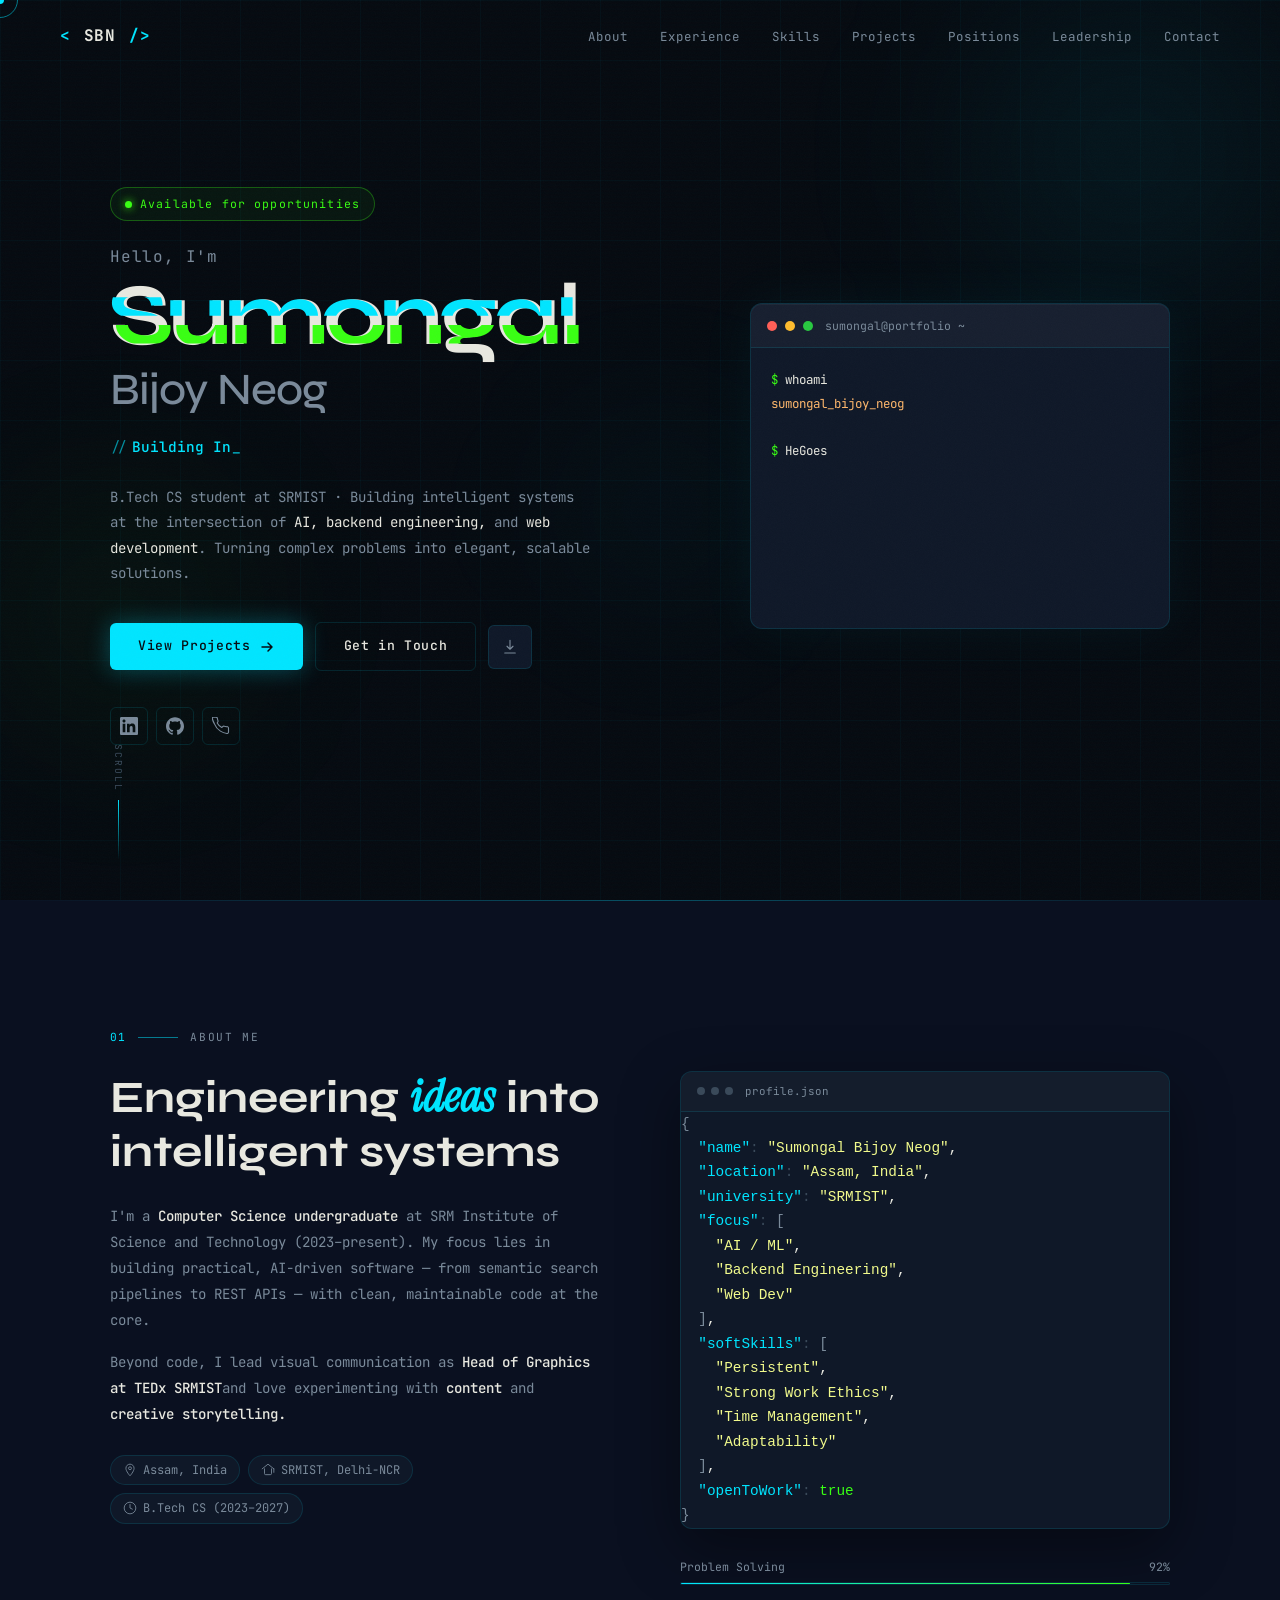
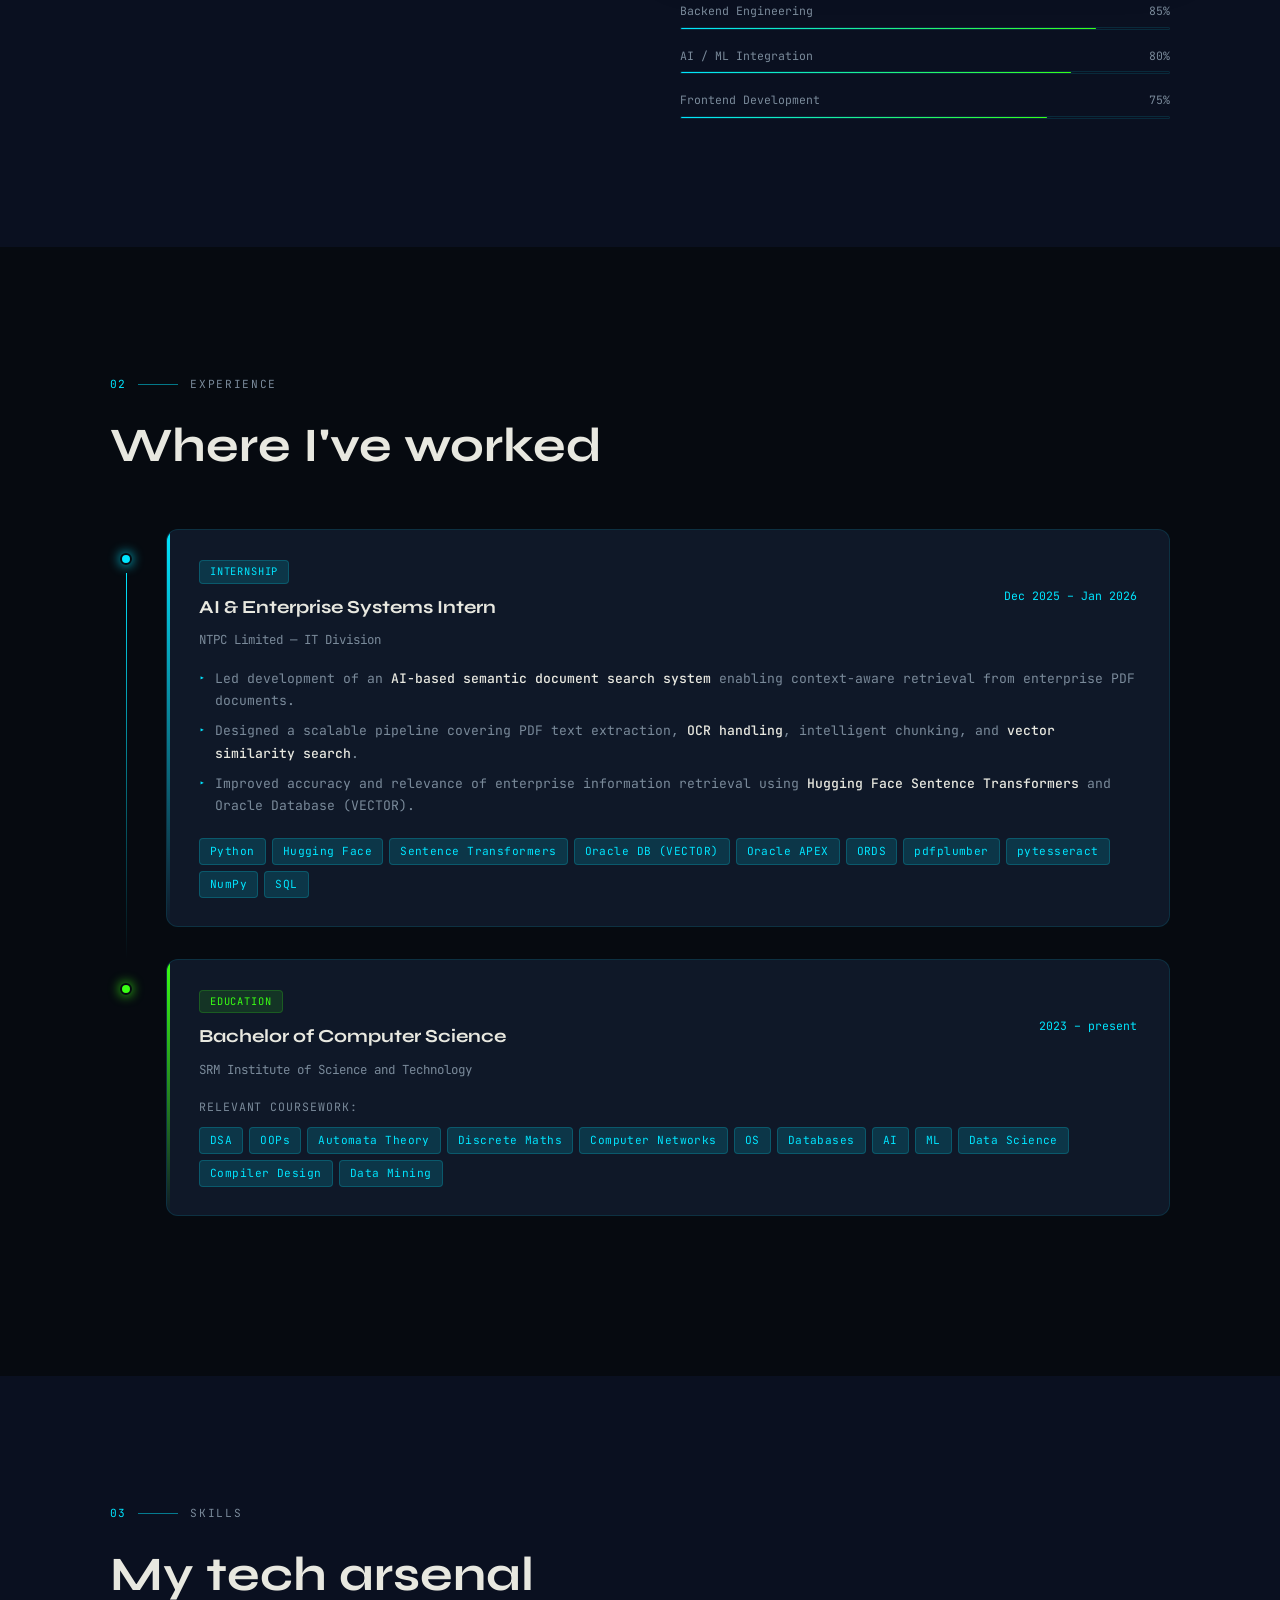
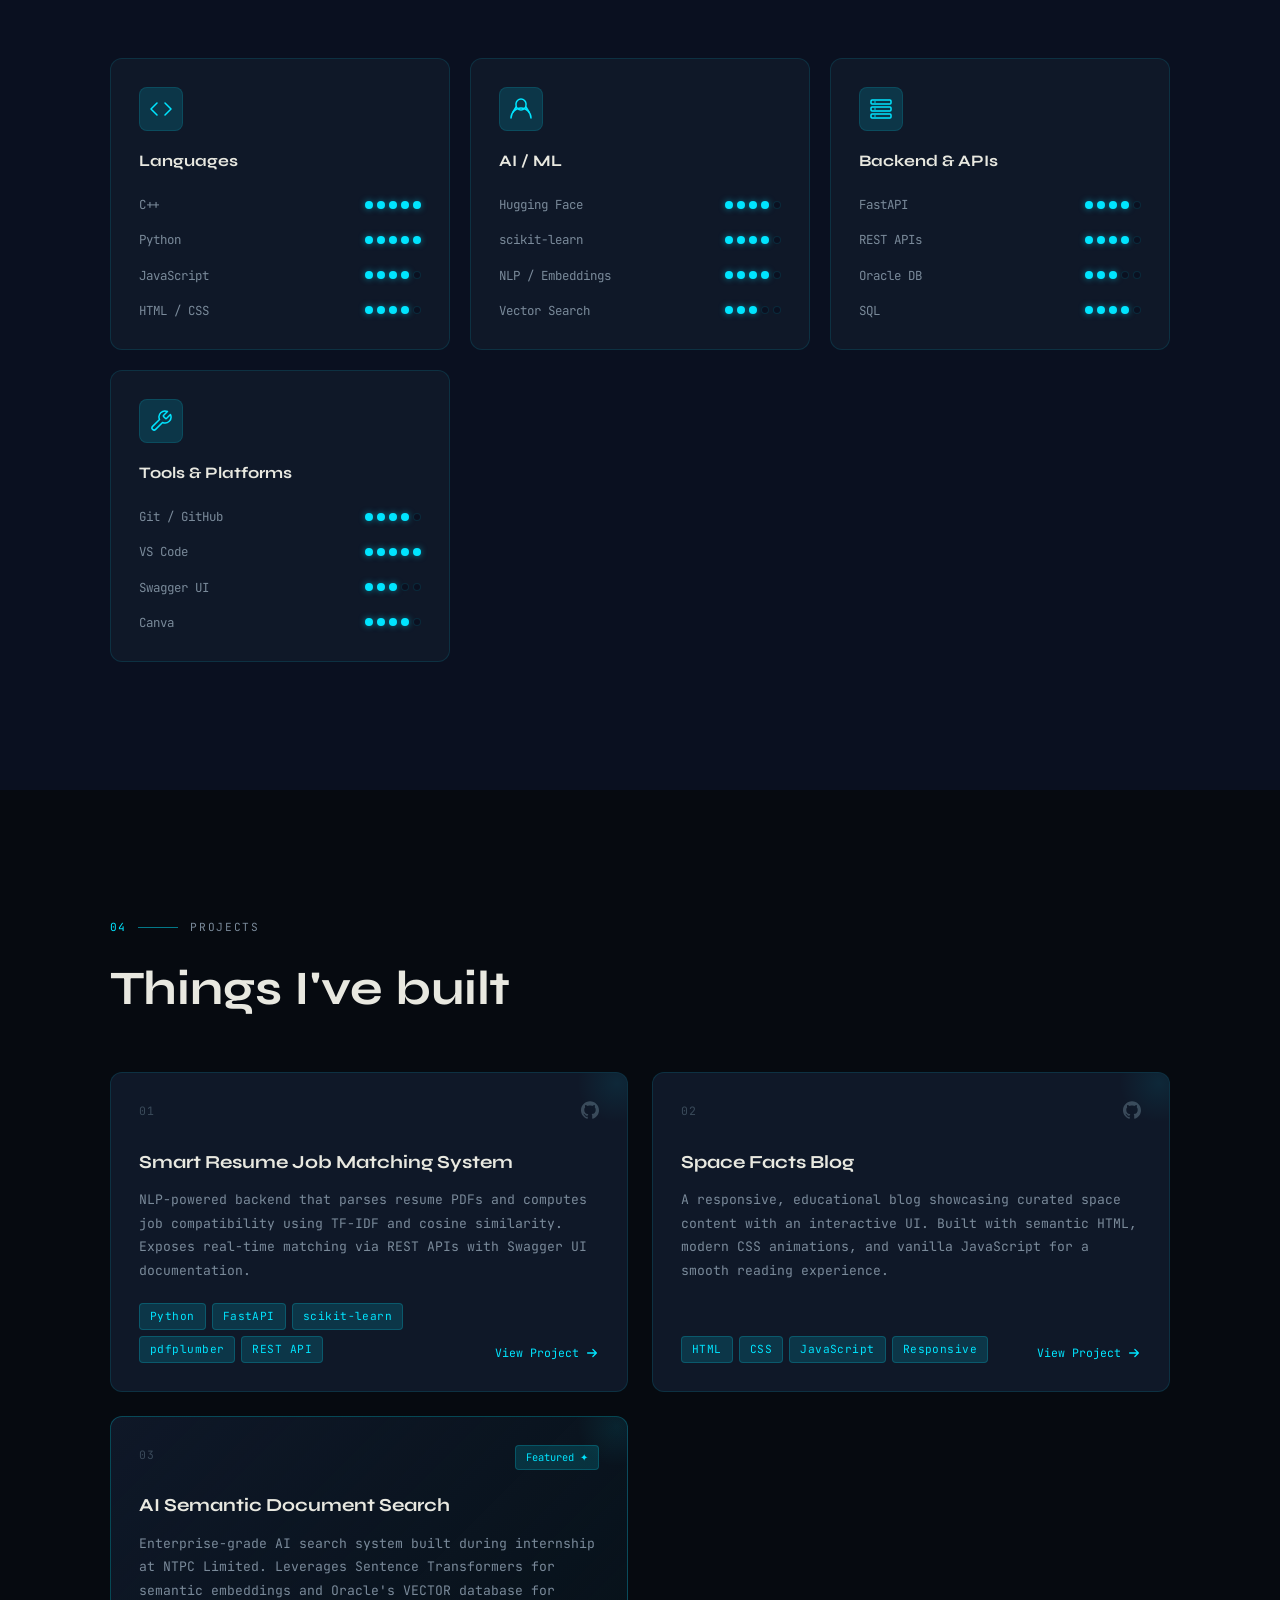
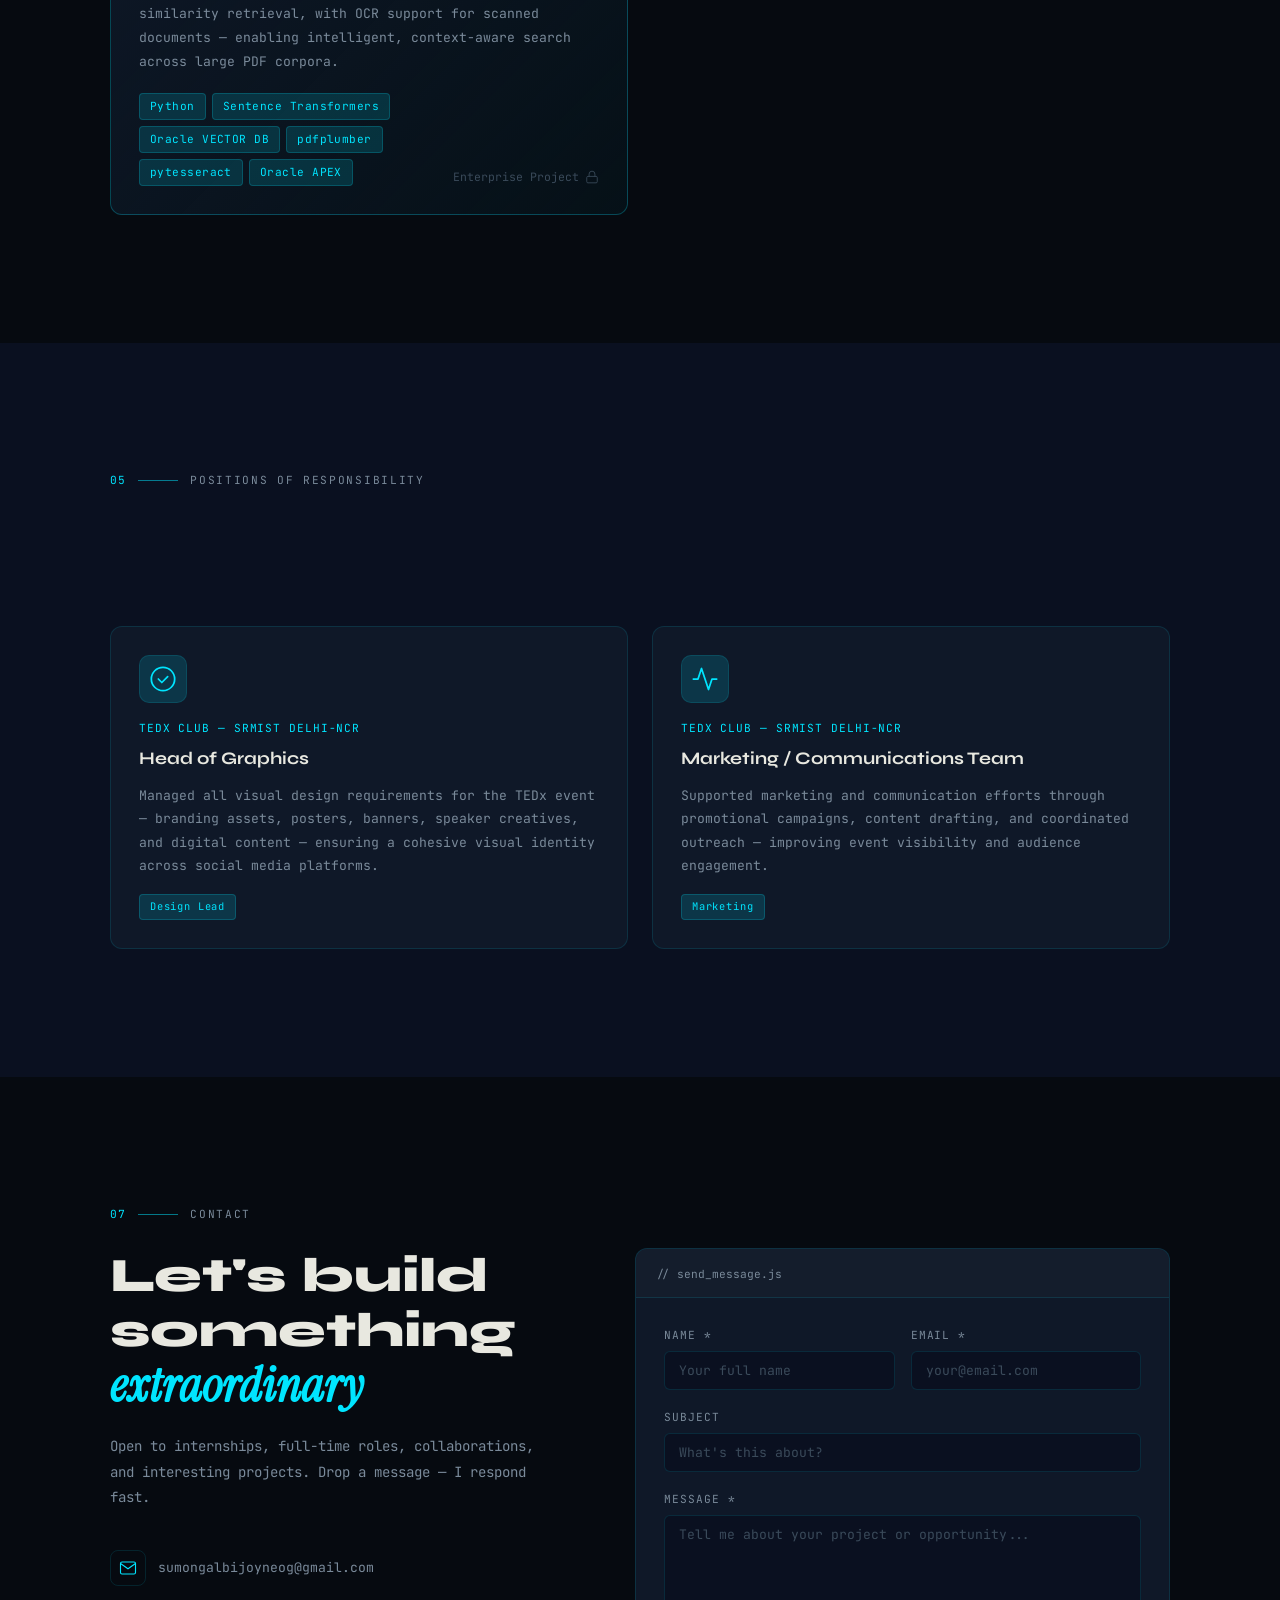
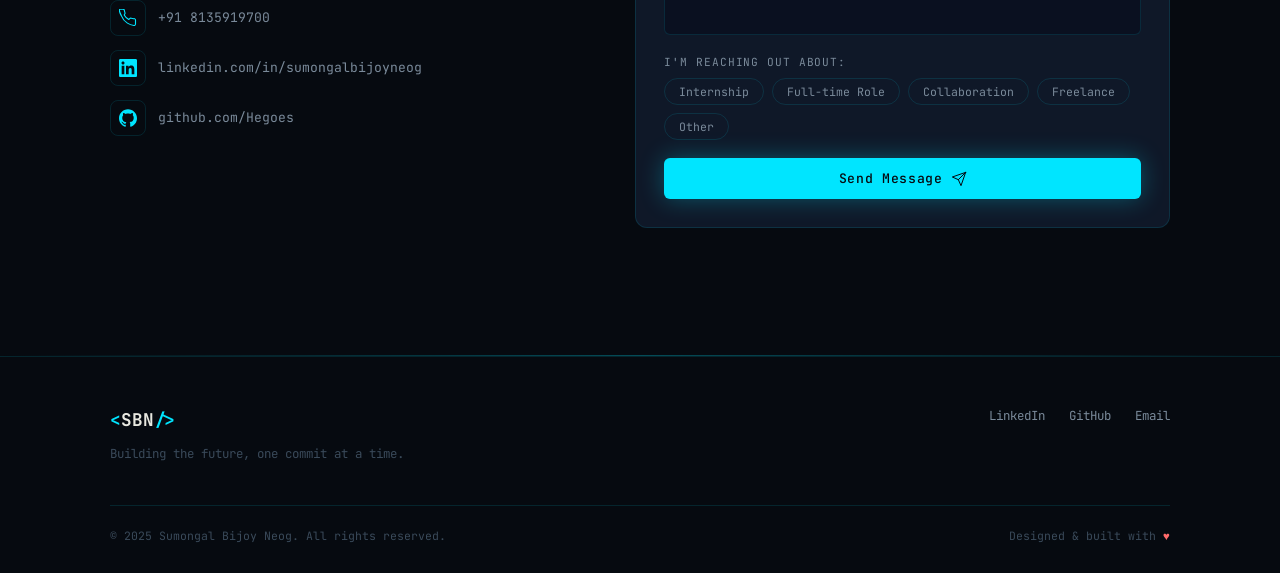
==== index.html @ d54fe8d7 "updated portfolio files" ====
<!DOCTYPE html>
<html lang="en">
<head>
  <meta charset="UTF-8" />
  <meta name="viewport" content="width=device-width, initial-scale=1.0" />
  <title>Sumongal Bijoy Neog — Software Engineer</title>
  <meta name="description" content="Portfolio of Sumongal Bijoy Neog, Software Engineer specializing in AI, ML, and Full-Stack Development." />

  <!-- Google Fonts: Syne (display) + JetBrains Mono (code/body) -->
  <link rel="preconnect" href="https://fonts.googleapis.com" />
  <link rel="preconnect" href="https://fonts.gstatic.com" crossorigin />
  <link href="https://fonts.googleapis.com/css2?family=Syne:wght@400;500;600;700;800&family=JetBrains+Mono:ital,wght@0,300;0,400;0,500;0,700;1,300&family=Instrument+Serif:ital@0;1&display=swap" rel="stylesheet" />

  <!-- Main stylesheet -->
  <link rel="stylesheet" href="style.css" />
</head>
<body>

  <!-- ============================================================
       CUSTOM CURSOR
  ============================================================ -->
  <div class="cursor" id="cursor"></div>
  <div class="cursor-follower" id="cursorFollower"></div>

  <!-- ============================================================
       NOISE OVERLAY — subtle grain texture on every section
  ============================================================ -->
  <div class="noise-overlay" aria-hidden="true"></div>

  <!-- ============================================================
       NAVIGATION
  ============================================================ -->
  <nav class="nav" id="nav">
    <div class="nav__logo">
      <!-- Terminal-style logo -->
      <span class="nav__logo-bracket">&lt;</span>
      <span class="nav__logo-name">SBN</span>
      <span class="nav__logo-bracket">/&gt;</span>
    </div>

    <!-- Desktop nav links -->
    <ul class="nav__links" id="navLinks">
      <li><a href="#about"      class="nav__link" data-section="about">About</a></li>
      <li><a href="#experience" class="nav__link" data-section="experience">Experience</a></li>
      <li><a href="#skills"     class="nav__link" data-section="skills">Skills</a></li>
      <li><a href="#projects"   class="nav__link" data-section="projects">Projects</a></li>
      <li><a href="#positions"  class="nav__link" data-section="positions">Positions</a></li>
      <li><a href="#leadership" class="nav__link" data-section="leadership">Leadership</a></li>
      <li><a href="#contact"    class="nav__link" data-section="contact">Contact</a></li>
    </ul>

    <!-- Hamburger (mobile) -->
    <button class="nav__hamburger" id="hamburger" aria-label="Toggle menu">
      <span></span><span></span><span></span>
    </button>
  </nav>

  <!-- Mobile menu overlay -->
  <div class="mobile-menu" id="mobileMenu">
    <ul>
      <li><a href="#about"      class="mobile-menu__link">About</a></li>
      <li><a href="#experience" class="mobile-menu__link">Experience</a></li>
      <li><a href="#skills"     class="mobile-menu__link">Skills</a></li>
      <li><a href="#projects"   class="mobile-menu__link">Projects</a></li>
      <li><a href="#positions"  class="mobile-menu__link">Positions</a></li>
      <li><a href="#leadership" class="mobile-menu__link">Leadership</a></li>
      <li><a href="#contact"    class="mobile-menu__link">Contact</a></li>
    </ul>
  </div>

  <!-- ============================================================
       SECTION 1: HERO
  ============================================================ -->
  <section class="hero" id="hero">

    <!-- Animated grid background -->
    <div class="hero__grid" aria-hidden="true"></div>

    <!-- Floating orbs (decorative) -->
    <div class="hero__orb hero__orb--1" aria-hidden="true"></div>
    <div class="hero__orb hero__orb--2" aria-hidden="true"></div>
    <div class="hero__orb hero__orb--3" aria-hidden="true"></div>

    <!-- Scanline effect -->
    <div class="hero__scanline" aria-hidden="true"></div>

    <div class="hero__content">

      <!-- Status badge — terminal ping style -->
      <div class="hero__badge" data-animate="fade-up" data-delay="0">
        <span class="hero__badge-dot"></span>
        <span class="hero__badge-text">Available for opportunities</span>
      </div>

      <!-- Main headline -->
      <h1 class="hero__headline" data-animate="fade-up" data-delay="1">
        <span class="hero__greeting">Hello, I'm</span>
        <span class="hero__name glitch" data-text="Sumongal">Sumongal</span>
        <span class="hero__surname">Bijoy Neog</span>
      </h1>

      <!-- Animated role text -->
      <div class="hero__role" data-animate="fade-up" data-delay="2">
        <span class="hero__role-prefix">// </span>
        <span class="hero__role-text" id="roleText"></span>
        <span class="hero__role-cursor">_</span>
      </div>

      <!-- Sub-description -->
      <p class="hero__desc" data-animate="fade-up" data-delay="3">
        B.Tech CS student at SRMIST · Building intelligent systems at the intersection of
        <em>AI, backend engineering,</em> and <em>web development</em>.
        Turning complex problems into elegant, scalable solutions.
      </p>

      <!-- CTA buttons -->
      <div class="hero__cta" data-animate="fade-up" data-delay="4">
        <a href="#projects" class="btn btn--primary">
          <span>View Projects</span>
          <svg width="16" height="16" viewBox="0 0 16 16" fill="none"><path d="M3 8h10M9 4l4 4-4 4" stroke="currentColor" stroke-width="1.5" stroke-linecap="round" stroke-linejoin="round"/></svg>
        </a>
        <a href="#contact" class="btn btn--ghost">
          <span>Get in Touch</span>
        </a>
        <a href="mailto:sumongalbijoyneog@gmail.com" class="btn btn--icon" aria-label="Email">
          <!-- Download CV icon — placeholder  -->
          <svg width="18" height="18" viewBox="0 0 24 24" fill="none"><path d="M12 3v12m0 0l-4-4m4 4l4-4M5 20h14" stroke="currentColor" stroke-width="1.5" stroke-linecap="round" stroke-linejoin="round"/></svg>
        </a>
      </div>

      <!-- Social links row -->
      <div class="hero__socials" data-animate="fade-up" data-delay="5">
        <a href="https://www.linkedin.com/in/sumongalbijoyneog/" target="_blank" rel="noopener" class="hero__social-link" aria-label="LinkedIn">
          <svg viewBox="0 0 24 24" fill="currentColor" width="18" height="18"><path d="M20.447 20.452h-3.554v-5.569c0-1.328-.027-3.037-1.852-3.037-1.853 0-2.136 1.445-2.136 2.939v5.667H9.351V9h3.414v1.561h.046c.477-.9 1.637-1.85 3.37-1.85 3.601 0 4.267 2.37 4.267 5.455v6.286zM5.337 7.433c-1.144 0-2.063-.926-2.063-2.065 0-1.138.92-2.063 2.063-2.063 1.14 0 2.064.925 2.064 2.063 0 1.139-.925 2.065-2.064 2.065zm1.782 13.019H3.555V9h3.564v11.452zM22.225 0H1.771C.792 0 0 .774 0 1.729v20.542C0 23.227.792 24 1.771 24h20.451C23.2 24 24 23.227 24 22.271V1.729C24 .774 23.2 0 22.222 0h.003z"/></svg>
        </a>
        <a href="https://github.com/Hegoes" target="_blank" rel="noopener" class="hero__social-link" aria-label="GitHub">
          <svg viewBox="0 0 24 24" fill="currentColor" width="18" height="18"><path d="M12 .297c-6.63 0-12 5.373-12 12 0 5.303 3.438 9.8 8.205 11.385.6.113.82-.258.82-.577 0-.285-.01-1.04-.015-2.04-3.338.724-4.042-1.61-4.042-1.61C4.422 18.07 3.633 17.7 3.633 17.7c-1.087-.744.084-.729.084-.729 1.205.084 1.838 1.236 1.838 1.236 1.07 1.835 2.809 1.305 3.495.998.108-.776.417-1.305.76-1.605-2.665-.3-5.466-1.332-5.466-5.93 0-1.31.465-2.38 1.235-3.22-.135-.303-.54-1.523.105-3.176 0 0 1.005-.322 3.3 1.23.96-.267 1.98-.399 3-.405 1.02.006 2.04.138 3 .405 2.28-1.552 3.285-1.23 3.285-1.23.645 1.653.24 2.873.12 3.176.765.84 1.23 1.91 1.23 3.22 0 4.61-2.805 5.625-5.475 5.92.42.36.81 1.096.81 2.22 0 1.606-.015 2.896-.015 3.286 0 .315.21.69.825.57C20.565 22.092 24 17.592 24 12.297c0-6.627-5.373-12-12-12"/></svg>
        </a>
        <a href="tel:+918135919700" class="hero__social-link" aria-label="Phone">
          <svg viewBox="0 0 24 24" fill="none" width="18" height="18"><path d="M22 16.92v3a2 2 0 01-2.18 2 19.79 19.79 0 01-8.63-3.07A19.5 19.5 0 013.26 9.11 19.79 19.79 0 01.22 .5a2 2 0 012-.22l3 .01a2 2 0 012 1.72c.127.96.361 1.903.7 2.81a2 2 0 01-.45 2.11L6.91 7.91a16 16 0 006.07 6.07l1.27-1.27a2 2 0 012.11-.45c.907.339 1.85.573 2.81.7A2 2 0 0122 14.92z" stroke="currentColor" stroke-width="1.5" stroke-linecap="round" stroke-linejoin="round"/></svg>
        </a>
      </div>
    </div>

    <!-- Hero right: terminal card -->
    <div class="hero__terminal" data-animate="fade-left" data-delay="2">
      <div class="terminal">
        <div class="terminal__bar">
          <span class="terminal__dot terminal__dot--red"></span>
          <span class="terminal__dot terminal__dot--yellow"></span>
          <span class="terminal__dot terminal__dot--green"></span>
          <span class="terminal__title">sumongal@portfolio ~ </span>
        </div>
        <div class="terminal__body" id="terminalBody">
          <!-- Lines injected by JS -->
        </div>
      </div>

      <!-- Stats below terminal -->
      <!-- <div class="hero__stats">
        <div class="hero__stat">
          <span class="hero__stat-num">8.52</span>
          <span class="hero__stat-label">CGPA</span>
        </div>
        <div class="hero__stat-divider"></div>
        <div class="hero__stat">
          <span class="hero__stat-num">2+</span>
          <span class="hero__stat-label">Projects</span>
        </div>
        <div class="hero__stat-divider"></div>
        <div class="hero__stat">
          <span class="hero__stat-num">1</span>
          <span class="hero__stat-label">Internship</span>
        </div>
      </div>
    </div>-->

    <!-- Scroll cue -->
    <div class="hero__scroll-cue" aria-label="Scroll down">
      <span>scroll</span>
      <div class="hero__scroll-line"></div>
    </div>
  </section>

  <!-- ============================================================
       SECTION 2: ABOUT
  ============================================================ -->
  <section class="section about" id="about">
    <div class="container">

      <!-- Section label -->
      <div class="section-label" data-animate="fade-up">
        <span class="section-label__num">01</span>
        <span class="section-label__line"></span>
        <span class="section-label__text">About Me</span>
      </div>

      <div class="about__grid">

        <!-- Left: big quote + bio -->
        <div class="about__left" data-animate="fade-right">
          <h2 class="about__heading">
            Engineering <em>ideas</em> into<br/>
            intelligent systems
          </h2>
          <p class="about__bio">
            I'm a <strong>Computer Science undergraduate</strong> at SRM Institute of Science and Technology (2023–present). My focus lies in building practical, AI-driven software — from 
            semantic search pipelines to REST APIs — with clean, maintainable code at the core.
          </p>
          <p class="about__bio">
            Beyond code, I lead visual communication as <strong>Head of Graphics at TEDx SRMIST</strong>and love experimenting 
            with <strong>content</strong> and <strong>creative storytelling.</strong> 
          </p>

          <!-- Quick info pills -->
          <div class="about__pills">
            <span class="pill"><svg width="14" height="14" viewBox="0 0 24 24" fill="none"><path d="M12 2C8.13 2 5 5.13 5 9c0 5.25 7 13 7 13s7-7.75 7-13c0-3.87-3.13-7-7-7z" stroke="currentColor" stroke-width="1.5"/><circle cx="12" cy="9" r="2.5" stroke="currentColor" stroke-width="1.5"/></svg>Assam, India</span>
            <span class="pill"><svg width="14" height="14" viewBox="0 0 24 24" fill="none"><path d="M22 10v6M2 10l10-8 10 8M6 10v8a2 2 0 002 2h8a2 2 0 002-2v-8" stroke="currentColor" stroke-width="1.5" stroke-linecap="round" stroke-linejoin="round"/></svg>SRMIST, Delhi-NCR</span>
            <span class="pill"><svg width="14" height="14" viewBox="0 0 24 24" fill="none"><circle cx="12" cy="12" r="10" stroke="currentColor" stroke-width="1.5"/><path d="M12 6v6l4 2" stroke="currentColor" stroke-width="1.5" stroke-linecap="round"/></svg>B.Tech CS (2023–2027)</span>
          </div>
        </div>

        <!-- Right: decorative code card + traits -->
        <div class="about__right" data-animate="fade-left">
          <div class="about__code-card">
            <div class="about__code-header">
              <span class="about__code-dot"></span>
              <span class="about__code-dot"></span>
              <span class="about__code-dot"></span>
              <span class="about__code-file">profile.json</span>
            </div>
            <pre class="about__code"><code><span class="c-bracket">{</span>
  <span class="c-key">"name"</span><span class="c-colon">:</span> <span class="c-str">"Sumongal Bijoy Neog"</span>,
  <span class="c-key">"location"</span><span class="c-colon">:</span> <span class="c-str">"Assam, India"</span>,
  <span class="c-key">"university"</span><span class="c-colon">:</span> <span class="c-str">"SRMIST"</span>,
  <span class="c-key">"focus"</span><span class="c-colon">:</span> <span class="c-bracket">[</span>
    <span class="c-str">"AI / ML"</span>,
    <span class="c-str">"Backend Engineering"</span>,
    <span class="c-str">"Web Dev"</span>
  <span class="c-bracket">]</span>,
  <span class="c-key">"softSkills"</span><span class="c-colon">:</span> <span class="c-bracket">[</span>
    <span class="c-str">"Persistent"</span>,
    <span class="c-str">"Strong Work Ethics"</span>,
    <span class="c-str">"Time Management"</span>,
    <span class="c-str">"Adaptability"</span>
  <span class="c-bracket">]</span>,
  <span class="c-key">"openToWork"</span><span class="c-colon">:</span> <span class="c-bool">true</span>
<span class="c-bracket">}</span></code></pre>
          </div>

          <!-- Trait bars -->
          <div class="about__traits">
            <div class="trait" data-animate="bar" data-width="92">
              <div class="trait__header"><span>Problem Solving</span><span>92%</span></div>
              <div class="trait__bar"><div class="trait__fill"></div></div>
            </div>
            <div class="trait" data-animate="bar" data-width="85">
              <div class="trait__header"><span>Backend Engineering</span><span>85%</span></div>
              <div class="trait__bar"><div class="trait__fill"></div></div>
            </div>
            <div class="trait" data-animate="bar" data-width="80">
              <div class="trait__header"><span>AI / ML Integration</span><span>80%</span></div>
              <div class="trait__bar"><div class="trait__fill"></div></div>
            </div>
            <div class="trait" data-animate="bar" data-width="75">
              <div class="trait__header"><span>Frontend Development</span><span>75%</span></div>
              <div class="trait__bar"><div class="trait__fill"></div></div>
            </div>
          </div>
        </div>

      </div><!-- /.about__grid -->
    </div>
  </section>

  <!-- ============================================================
       SECTION 3: EXPERIENCE
  ============================================================ -->
  <section class="section experience" id="experience">
    <div class="container">

      <div class="section-label" data-animate="fade-up">
        <span class="section-label__num">02</span>
        <span class="section-label__line"></span>
        <span class="section-label__text">Experience</span>
      </div>

      <h2 class="section-heading" data-animate="fade-up">Where I've worked</h2>

      <!-- Timeline -->
      <div class="timeline">

        <!-- Experience item 1 -->
        <div class="timeline__item" data-animate="fade-up">
          <div class="timeline__marker">
            <div class="timeline__dot"></div>
            <div class="timeline__line"></div>
          </div>

          <div class="timeline__card">
            <div class="timeline__card-top">
              <div>
                <span class="timeline__tag">Internship</span>
                <h3 class="timeline__role">AI &amp; Enterprise Systems Intern</h3>
                <span class="timeline__company">NTPC Limited — IT Division</span>
              </div>
              <span class="timeline__date">Dec 2025 – Jan 2026</span>
            </div>

            <ul class="timeline__bullets">
              <li>Led development of an <strong>AI-based semantic document search system</strong> enabling context-aware retrieval from enterprise PDF documents.</li>
              <li>Designed a scalable pipeline covering PDF text extraction, <strong>OCR handling</strong>, intelligent chunking, and <strong>vector similarity search</strong>.</li>
              <li>Improved accuracy and relevance of enterprise information retrieval using <strong>Hugging Face Sentence Transformers</strong> and Oracle Database (VECTOR).</li>
            </ul>

            <!-- Tech stack pills -->
            <div class="timeline__tech">
              <span class="tech-pill">Python</span>
              <span class="tech-pill">Hugging Face</span>
              <span class="tech-pill">Sentence Transformers</span>
              <span class="tech-pill">Oracle DB (VECTOR)</span>
              <span class="tech-pill">Oracle APEX</span>
              <span class="tech-pill">ORDS</span>
              <span class="tech-pill">pdfplumber</span>
              <span class="tech-pill">pytesseract</span>
              <span class="tech-pill">NumPy</span>
              <span class="tech-pill">SQL</span>
            </div>
          </div>
        </div><!-- /.timeline__item -->

        <!-- Education (shown in timeline) -->
        <div class="timeline__item" data-animate="fade-up">
          <div class="timeline__marker">
            <div class="timeline__dot timeline__dot--edu"></div>
          </div>

          <div class="timeline__card timeline__card--edu">
            <div class="timeline__card-top">
              <div>
                <span class="timeline__tag timeline__tag--edu">Education</span>
                <h3 class="timeline__role">Bachelor of Computer Science</h3>
                <span class="timeline__company">SRM Institute of Science and Technology</span>
              </div>
              <span class="timeline__date">2023 – present</span>
            </div>

            <p class="timeline__courses-label">Relevant Coursework:</p>
            <div class="timeline__tech">
              <span class="tech-pill">DSA</span>
              <span class="tech-pill">OOPs</span>
              <span class="tech-pill">Automata Theory</span>
              <span class="tech-pill">Discrete Maths</span>
              <span class="tech-pill">Computer Networks</span>
              <span class="tech-pill">OS</span>
              <span class="tech-pill">Databases</span>
              <span class="tech-pill">AI</span>
              <span class="tech-pill">ML</span>
              <span class="tech-pill">Data Science</span>
              <span class="tech-pill">Compiler Design</span>
              <span class="tech-pill">Data Mining</span>
            </div>
          </div>
        </div>

      </div><!-- /.timeline -->
    </div>
  </section>

  <!-- ============================================================
       SECTION 4: SKILLS
  ============================================================ -->
  <section class="section skills" id="skills">
    <div class="container">

      <div class="section-label" data-animate="fade-up">
        <span class="section-label__num">03</span>
        <span class="section-label__line"></span>
        <span class="section-label__text">Skills</span>
      </div>

      <h2 class="section-heading" data-animate="fade-up">My tech arsenal</h2>

      <div class="skills__grid">

        <!-- Category: Languages -->
        <div class="skill-card" data-animate="fade-up" data-delay="0">
          <div class="skill-card__icon">
            <svg width="24" height="24" viewBox="0 0 24 24" fill="none"><path d="M16 18l6-6-6-6M8 6l-6 6 6 6" stroke="currentColor" stroke-width="1.5" stroke-linecap="round" stroke-linejoin="round"/></svg>
          </div>
          <h3 class="skill-card__title">Languages</h3>
          <div class="skill-card__items">
            <div class="skill-item">
              <span class="skill-item__name">C++</span>
              <div class="skill-item__dots">
                <span class="dot dot--fill"></span><span class="dot dot--fill"></span><span class="dot dot--fill"></span><span class="dot dot--fill"></span><span class="dot dot--fill"></span>
              </div>
            </div>
            <div class="skill-item">
              <span class="skill-item__name">Python</span>
              <div class="skill-item__dots">
                <span class="dot dot--fill"></span><span class="dot dot--fill"></span><span class="dot dot--fill"></span><span class="dot dot--fill"></span><span class="dot dot--fill"></span>
              </div>
            </div>
            <div class="skill-item">
              <span class="skill-item__name">JavaScript</span>
              <div class="skill-item__dots">
                <span class="dot dot--fill"></span><span class="dot dot--fill"></span><span class="dot dot--fill"></span><span class="dot dot--fill"></span><span class="dot dot--empty"></span>
              </div>
            </div>
            <div class="skill-item">
              <span class="skill-item__name">HTML / CSS</span>
              <div class="skill-item__dots">
                <span class="dot dot--fill"></span><span class="dot dot--fill"></span><span class="dot dot--fill"></span><span class="dot dot--fill"></span><span class="dot dot--empty"></span>
              </div>
            </div>
          </div>
        </div>

        <!-- Category: AI / ML -->
        <div class="skill-card" data-animate="fade-up" data-delay="1">
          <div class="skill-card__icon">
            <svg width="24" height="24" viewBox="0 0 24 24" fill="none"><path d="M12 2a5 5 0 015 5v1a5 5 0 01-5 5 5 5 0 01-5-5V7a5 5 0 015-5z" stroke="currentColor" stroke-width="1.5"/><path d="M2 21a10 10 0 0120 0" stroke="currentColor" stroke-width="1.5" stroke-linecap="round"/><path d="M7 10l-3 5M17 10l3 5" stroke="currentColor" stroke-width="1.5" stroke-linecap="round"/></svg>
          </div>
          <h3 class="skill-card__title">AI / ML</h3>
          <div class="skill-card__items">
            <div class="skill-item">
              <span class="skill-item__name">Hugging Face</span>
              <div class="skill-item__dots">
                <span class="dot dot--fill"></span><span class="dot dot--fill"></span><span class="dot dot--fill"></span><span class="dot dot--fill"></span><span class="dot dot--empty"></span>
              </div>
            </div>
            <div class="skill-item">
              <span class="skill-item__name">scikit-learn</span>
              <div class="skill-item__dots">
                <span class="dot dot--fill"></span><span class="dot dot--fill"></span><span class="dot dot--fill"></span><span class="dot dot--fill"></span><span class="dot dot--empty"></span>
              </div>
            </div>
            <div class="skill-item">
              <span class="skill-item__name">NLP / Embeddings</span>
              <div class="skill-item__dots">
                <span class="dot dot--fill"></span><span class="dot dot--fill"></span><span class="dot dot--fill"></span><span class="dot dot--fill"></span><span class="dot dot--empty"></span>
              </div>
            </div>
            <div class="skill-item">
              <span class="skill-item__name">Vector Search</span>
              <div class="skill-item__dots">
                <span class="dot dot--fill"></span><span class="dot dot--fill"></span><span class="dot dot--fill"></span><span class="dot dot--empty"></span><span class="dot dot--empty"></span>
              </div>
            </div>
          </div>
        </div>

        <!-- Category: Backend / APIs -->
        <div class="skill-card" data-animate="fade-up" data-delay="2">
          <div class="skill-card__icon">
            <svg width="24" height="24" viewBox="0 0 24 24" fill="none"><rect x="2" y="3" width="20" height="4" rx="1" stroke="currentColor" stroke-width="1.5"/><rect x="2" y="10" width="20" height="4" rx="1" stroke="currentColor" stroke-width="1.5"/><rect x="2" y="17" width="20" height="4" rx="1" stroke="currentColor" stroke-width="1.5"/><circle cx="6" cy="5" r="0.8" fill="currentColor"/><circle cx="6" cy="12" r="0.8" fill="currentColor"/><circle cx="6" cy="19" r="0.8" fill="currentColor"/></svg>
          </div>
          <h3 class="skill-card__title">Backend &amp; APIs</h3>
          <div class="skill-card__items">
            <div class="skill-item">
              <span class="skill-item__name">FastAPI</span>
              <div class="skill-item__dots">
                <span class="dot dot--fill"></span><span class="dot dot--fill"></span><span class="dot dot--fill"></span><span class="dot dot--fill"></span><span class="dot dot--empty"></span>
              </div>
            </div>
            <div class="skill-item">
              <span class="skill-item__name">REST APIs</span>
              <div class="skill-item__dots">
                <span class="dot dot--fill"></span><span class="dot dot--fill"></span><span class="dot dot--fill"></span><span class="dot dot--fill"></span><span class="dot dot--empty"></span>
              </div>
            </div>
            <div class="skill-item">
              <span class="skill-item__name">Oracle DB</span>
              <div class="skill-item__dots">
                <span class="dot dot--fill"></span><span class="dot dot--fill"></span><span class="dot dot--fill"></span><span class="dot dot--empty"></span><span class="dot dot--empty"></span>
              </div>
            </div>
            <div class="skill-item">
              <span class="skill-item__name">SQL</span>
              <div class="skill-item__dots">
                <span class="dot dot--fill"></span><span class="dot dot--fill"></span><span class="dot dot--fill"></span><span class="dot dot--fill"></span><span class="dot dot--empty"></span>
              </div>
            </div>
          </div>
        </div>

        <!-- Category: Tools -->
        <div class="skill-card" data-animate="fade-up" data-delay="3">
          <div class="skill-card__icon">
            <svg width="24" height="24" viewBox="0 0 24 24" fill="none"><path d="M14.7 6.3a1 1 0 000 1.4l1.6 1.6a1 1 0 001.4 0l3.77-3.77a6 6 0 01-7.94 7.94l-6.91 6.91a2.12 2.12 0 01-3-3l6.91-6.91a6 6 0 017.94-7.94l-3.76 3.76z" stroke="currentColor" stroke-width="1.5" stroke-linecap="round" stroke-linejoin="round"/></svg>
          </div>
          <h3 class="skill-card__title">Tools &amp; Platforms</h3>
          <div class="skill-card__items">
            <div class="skill-item">
              <span class="skill-item__name">Git / GitHub</span>
              <div class="skill-item__dots">
                <span class="dot dot--fill"></span><span class="dot dot--fill"></span><span class="dot dot--fill"></span><span class="dot dot--fill"></span><span class="dot dot--empty"></span>
              </div>
            </div>
            <div class="skill-item">
              <span class="skill-item__name">VS Code</span>
              <div class="skill-item__dots">
                <span class="dot dot--fill"></span><span class="dot dot--fill"></span><span class="dot dot--fill"></span><span class="dot dot--fill"></span><span class="dot dot--fill"></span>
              </div>
            </div>
            <div class="skill-item">
              <span class="skill-item__name">Swagger UI</span>
              <div class="skill-item__dots">
                <span class="dot dot--fill"></span><span class="dot dot--fill"></span><span class="dot dot--fill"></span><span class="dot dot--empty"></span><span class="dot dot--empty"></span>
              </div>
            </div>
            <div class="skill-item">
              <span class="skill-item__name">Canva</span>
              <div class="skill-item__dots">
                <span class="dot dot--fill"></span><span class="dot dot--fill"></span><span class="dot dot--fill"></span><span class="dot dot--fill"></span><span class="dot dot--empty"></span>
              </div>
            </div>
          </div>
        </div>

      </div><!-- /.skills__grid -->
    </div>
  </section>

  <!-- ============================================================
       SECTION 5: PROJECTS
  ============================================================ -->
  <section class="section projects" id="projects">
    <div class="container">

      <div class="section-label" data-animate="fade-up">
        <span class="section-label__num">04</span>
        <span class="section-label__line"></span>
        <span class="section-label__text">Projects</span>
      </div>

      <h2 class="section-heading" data-animate="fade-up">Things I've built</h2>

      <div class="projects__grid">

        <!-- Project 1: Smart Resume Job Matching -->
        <article class="project-card" data-animate="fade-up" data-delay="0">
          <div class="project-card__header">
            <div class="project-card__num">01</div>
            <div class="project-card__links">
              <a href="https://github.com/Hegoes" target="_blank" rel="noopener" class="project-card__link" aria-label="GitHub">
                <svg width="18" height="18" viewBox="0 0 24 24" fill="currentColor"><path d="M12 .297c-6.63 0-12 5.373-12 12 0 5.303 3.438 9.8 8.205 11.385.6.113.82-.258.82-.577 0-.285-.01-1.04-.015-2.04-3.338.724-4.042-1.61-4.042-1.61C4.422 18.07 3.633 17.7 3.633 17.7c-1.087-.744.084-.729.084-.729 1.205.084 1.838 1.236 1.838 1.236 1.07 1.835 2.809 1.305 3.495.998.108-.776.417-1.305.76-1.605-2.665-.3-5.466-1.332-5.466-5.93 0-1.31.465-2.38 1.235-3.22-.135-.303-.54-1.523.105-3.176 0 0 1.005-.322 3.3 1.23.96-.267 1.98-.399 3-.405 1.02.006 2.04.138 3 .405 2.28-1.552 3.285-1.23 3.285-1.23.645 1.653.24 2.873.12 3.176.765.84 1.23 1.91 1.23 3.22 0 4.61-2.805 5.625-5.475 5.92.42.36.81 1.096.81 2.22 0 1.606-.015 2.896-.015 3.286 0 .315.21.69.825.57C20.565 22.092 24 17.592 24 12.297c0-6.627-5.373-12-12-12"/></svg>
              </a>
            </div>
          </div>

          <div class="project-card__body">
            <h3 class="project-card__title">Smart Resume Job Matching System</h3>
            <p class="project-card__desc">
              NLP-powered backend that parses resume PDFs and computes job compatibility using TF-IDF and cosine similarity. 
              Exposes real-time matching via REST APIs with Swagger UI documentation.
            </p>
          </div>

          <div class="project-card__footer">
            <div class="project-card__tech">
              <span class="tech-pill">Python</span>
              <span class="tech-pill">FastAPI</span>
              <span class="tech-pill">scikit-learn</span>
              <span class="tech-pill">pdfplumber</span>
              <span class="tech-pill">REST API</span>
            </div>
            <a href="https://github.com/Hegoes" target="_blank" rel="noopener" class="project-card__cta">
              <span>View Project</span>
              <svg width="14" height="14" viewBox="0 0 16 16" fill="none"><path d="M3 8h10M9 4l4 4-4 4" stroke="currentColor" stroke-width="1.5" stroke-linecap="round" stroke-linejoin="round"/></svg>
            </a>
          </div>

          <!-- Decorative corner accent -->
          <div class="project-card__accent" aria-hidden="true"></div>
        </article>

        <!-- Project 2: Space Facts Blog -->
        <article class="project-card" data-animate="fade-up" data-delay="1">
          <div class="project-card__header">
            <div class="project-card__num">02</div>
            <div class="project-card__links">
              <a href="https://github.com/Hegoes" target="_blank" rel="noopener" class="project-card__link" aria-label="GitHub">
                <svg width="18" height="18" viewBox="0 0 24 24" fill="currentColor"><path d="M12 .297c-6.63 0-12 5.373-12 12 0 5.303 3.438 9.8 8.205 11.385.6.113.82-.258.82-.577 0-.285-.01-1.04-.015-2.04-3.338.724-4.042-1.61-4.042-1.61C4.422 18.07 3.633 17.7 3.633 17.7c-1.087-.744.084-.729.084-.729 1.205.084 1.838 1.236 1.838 1.236 1.07 1.835 2.809 1.305 3.495.998.108-.776.417-1.305.76-1.605-2.665-.3-5.466-1.332-5.466-5.93 0-1.31.465-2.38 1.235-3.22-.135-.303-.54-1.523.105-3.176 0 0 1.005-.322 3.3 1.23.96-.267 1.98-.399 3-.405 1.02.006 2.04.138 3 .405 2.28-1.552 3.285-1.23 3.285-1.23.645 1.653.24 2.873.12 3.176.765.84 1.23 1.91 1.23 3.22 0 4.61-2.805 5.625-5.475 5.92.42.36.81 1.096.81 2.22 0 1.606-.015 2.896-.015 3.286 0 .315.21.69.825.57C20.565 22.092 24 17.592 24 12.297c0-6.627-5.373-12-12-12"/></svg>
              </a>
            </div>
          </div>

          <div class="project-card__body">
            <h3 class="project-card__title">Space Facts Blog</h3>
            <p class="project-card__desc">
              A responsive, educational blog showcasing curated space content with an interactive UI. 
              Built with semantic HTML, modern CSS animations, and vanilla JavaScript for a smooth reading experience.
            </p>
          </div>

          <div class="project-card__footer">
            <div class="project-card__tech">
              <span class="tech-pill">HTML</span>
              <span class="tech-pill">CSS</span>
              <span class="tech-pill">JavaScript</span>
              <span class="tech-pill">Responsive</span>
            </div>
            <a href="https://github.com/Hegoes" target="_blank" rel="noopener" class="project-card__cta">
              <span>View Project</span>
              <svg width="14" height="14" viewBox="0 0 16 16" fill="none"><path d="M3 8h10M9 4l4 4-4 4" stroke="currentColor" stroke-width="1.5" stroke-linecap="round" stroke-linejoin="round"/></svg>
            </a>
          </div>

          <div class="project-card__accent" aria-hidden="true"></div>
        </article>

        <!-- Project 3: AI Semantic Search (NTPC) — featured -->
        <article class="project-card project-card--featured" data-animate="fade-up" data-delay="2">
          <div class="project-card__header">
            <div class="project-card__num">03</div>
            <span class="project-card__featured-badge">Featured ✦</span>
          </div>

          <div class="project-card__body">
            <h3 class="project-card__title">AI Semantic Document Search</h3>
            <p class="project-card__desc">
              Enterprise-grade AI search system built during internship at NTPC Limited. 
              Leverages Sentence Transformers for semantic embeddings and Oracle's VECTOR database for similarity retrieval, 
              with OCR support for scanned documents — enabling intelligent, context-aware search across large PDF corpora.
            </p>
          </div>

          <div class="project-card__footer">
            <div class="project-card__tech">
              <span class="tech-pill">Python</span>
              <span class="tech-pill">Sentence Transformers</span>
              <span class="tech-pill">Oracle VECTOR DB</span>
              <span class="tech-pill">pdfplumber</span>
              <span class="tech-pill">pytesseract</span>
              <span class="tech-pill">Oracle APEX</span>
            </div>
            <span class="project-card__cta project-card__cta--disabled">
              <span>Enterprise Project</span>
              <svg width="14" height="14" viewBox="0 0 24 24" fill="none"><rect x="3" y="11" width="18" height="11" rx="2" stroke="currentColor" stroke-width="1.5"/><path d="M7 11V7a5 5 0 0110 0v4" stroke="currentColor" stroke-width="1.5" stroke-linecap="round"/></svg>
            </span>
          </div>

          <div class="project-card__accent" aria-hidden="true"></div>
        </article>

      </div><!-- /.projects__grid -->
    </div>
  </section>

  <!-- ============================================================
       SECTION 6: POSITIONS OF RESPONSIBILITY
  ============================================================ -->
  <section class="section positions" id="positions"> 
    <div class="container">

      <div class="section-label" data-animate="fade-up">
        <span class="section-label__num">05</span>
        <span class="section-label__line"></span>
        <span class="section-label__text">Positions of Responsibility</span>
      </div>

      <h2 class="section-heading" data-animate="fade-up">Roles I've held</h2>

      <div class="positions__grid">

        <!-- TEDx: Head of Graphics -->
        <div class="pos-card" data-animate="fade-up" data-delay="0">
          <div class="pos-card__icon-wrap">
            <svg width="28" height="28" viewBox="0 0 24 24" fill="none"><circle cx="12" cy="12" r="10" stroke="currentColor" stroke-width="1.5"/><path d="M8 12l3 3 5-5" stroke="currentColor" stroke-width="1.5" stroke-linecap="round" stroke-linejoin="round"/></svg>
          </div>
          <div class="pos-card__body">
            <span class="pos-card__org">TEDx Club — SRMIST Delhi-NCR</span>
            <h3 class="pos-card__role">Head of Graphics</h3>
            <p class="pos-card__desc">
              Managed all visual design requirements for the TEDx event — branding assets, posters, banners, 
              speaker creatives, and digital content — ensuring a cohesive visual identity across social media platforms.
            </p>
          </div>
          <div class="pos-card__tag">Design Lead</div>
        </div>

        <!-- TEDx: Marketing -->
        <div class="pos-card" data-animate="fade-up" data-delay="1">
          <div class="pos-card__icon-wrap">
            <svg width="28" height="28" viewBox="0 0 24 24" fill="none"><path d="M22 12h-4l-3 9L9 3l-3 9H2" stroke="currentColor" stroke-width="1.5" stroke-linecap="round" stroke-linejoin="round"/></svg>
          </div>
          <div class="pos-card__body">
            <span class="pos-card__org">TEDx Club — SRMIST Delhi-NCR</span>
            <h3 class="pos-card__role">Marketing / Communications Team</h3>
            <p class="pos-card__desc">
              Supported marketing and communication efforts through promotional campaigns, content drafting, 
              and coordinated outreach — improving event visibility and audience engagement.
            </p>
          </div>
          <div class="pos-card__tag">Marketing</div>
        </div>

      </div><!-- /.positions__grid -->
    </div>
  </section>

  <!-- ============================================================
       SECTION 7: LEADERSHIP
  ============================================================ 
  <section class="section leadership" id="leadership">
    <div class="container">

      <div class="section-label" data-animate="fade-up">
        <span class="section-label__num">06</span>
        <span class="section-label__line"></span>
        <span class="section-label__text">Leadership</span>
      </div>

      <div class="leadership__inner" data-animate="fade-up">
         Decorative large quote mark 
        <div class="leadership__quote-mark" aria-hidden="true">"</div>

        <div class="leadership__content">
          <h2 class="leadership__heading">
            Bridging technology &amp; social impact
          </h2>

          <div class="leadership__card">
            <div class="leadership__card-accent"></div>
            <div class="leadership__card-body">
              <div class="leadership__org">
                <svg width="20" height="20" viewBox="0 0 24 24" fill="none"><path d="M17 21v-2a4 4 0 00-4-4H5a4 4 0 00-4 4v2" stroke="currentColor" stroke-width="1.5" stroke-linecap="round" stroke-linejoin="round"/><circle cx="9" cy="7" r="4" stroke="currentColor" stroke-width="1.5"/><path d="M23 21v-2a4 4 0 00-3-3.87M16 3.13a4 4 0 010 7.75" stroke="currentColor" stroke-width="1.5" stroke-linecap="round" stroke-linejoin="round"/></svg>
                <strong>Gift a Smile Foundation — Volunteer &amp; Project Lead</strong>
              </div>

              <p class="leadership__desc">
                Spearheaded a project to introduce technology to underprivileged students. 
                Initiated a <strong>survey-based research phase</strong> to assess their current knowledge, 
                then designed and delivered a foundational technology curriculum — directly impacting their 
                access to digital literacy and broadening their career horizons.
              </p>

              <div class="leadership__impact">
                <div class="impact-stat">
                  <span class="impact-stat__num">∞</span>
                  <span class="impact-stat__label">Lives Impacted</span>
                </div>
                <div class="impact-stat">
                  <span class="impact-stat__num">Tech</span>
                  <span class="impact-stat__label">Education Drive</span>
                </div>
                <div class="impact-stat">
                  <span class="impact-stat__num">NGO</span>
                  <span class="impact-stat__label">Sector Initiative</span>
                </div>
              </div>
            </div>
          </div>
        </div>
      </div>

    </div>
  </section> -->

  <!-- ============================================================
       SECTION 8: CONTACT
  ============================================================ -->
  <section class="section contact" id="contact">
    <div class="container">

      <div class="section-label" data-animate="fade-up">
        <span class="section-label__num">07</span>
        <span class="section-label__line"></span>
        <span class="section-label__text">Contact</span>
      </div>

      <div class="contact__inner">
        <!-- Left: CTA text -->
        <div class="contact__left" data-animate="fade-right">
          <h2 class="contact__heading">
            Let's build something
            <span class="contact__heading-accent">extraordinary</span>
          </h2>
          <p class="contact__sub">
            Open to internships, full-time roles, collaborations, and interesting projects. 
            Drop a message — I respond fast.
          </p>

          <div class="contact__info-list">
            <a href="mailto:sumongalbijoyneog@gmail.com" class="contact__info-item">
              <span class="contact__info-icon">
                <svg width="18" height="18" viewBox="0 0 24 24" fill="none"><path d="M4 4h16c1.1 0 2 .9 2 2v12c0 1.1-.9 2-2 2H4c-1.1 0-2-.9-2-2V6c0-1.1.9-2 2-2z" stroke="currentColor" stroke-width="1.5"/><polyline points="22,6 12,13 2,6" stroke="currentColor" stroke-width="1.5"/></svg>
              </span>
              <span>sumongalbijoyneog@gmail.com</span>
            </a>
            <a href="tel:+918135919700" class="contact__info-item">
              <span class="contact__info-icon">
                <svg width="18" height="18" viewBox="0 0 24 24" fill="none"><path d="M22 16.92v3a2 2 0 01-2.18 2 19.79 19.79 0 01-8.63-3.07A19.5 19.5 0 013.26 9.11 19.79 19.79 0 01.22 .5a2 2 0 012-.22l3 .01a2 2 0 012 1.72c.127.96.361 1.903.7 2.81a2 2 0 01-.45 2.11L6.91 7.91a16 16 0 006.07 6.07l1.27-1.27a2 2 0 012.11-.45c.907.339 1.85.573 2.81.7A2 2 0 0122 14.92z" stroke="currentColor" stroke-width="1.5" stroke-linecap="round" stroke-linejoin="round"/></svg>
              </span>
              <span>+91 8135919700</span>
            </a>
            <a href="https://www.linkedin.com/in/sumongalbijoyneog/" target="_blank" rel="noopener" class="contact__info-item">
              <span class="contact__info-icon">
                <svg width="18" height="18" viewBox="0 0 24 24" fill="currentColor"><path d="M20.447 20.452h-3.554v-5.569c0-1.328-.027-3.037-1.852-3.037-1.853 0-2.136 1.445-2.136 2.939v5.667H9.351V9h3.414v1.561h.046c.477-.9 1.637-1.85 3.37-1.85 3.601 0 4.267 2.37 4.267 5.455v6.286zM5.337 7.433c-1.144 0-2.063-.926-2.063-2.065 0-1.138.92-2.063 2.063-2.063 1.14 0 2.064.925 2.064 2.063 0 1.139-.925 2.065-2.064 2.065zm1.782 13.019H3.555V9h3.564v11.452zM22.225 0H1.771C.792 0 0 .774 0 1.729v20.542C0 23.227.792 24 1.771 24h20.451C23.2 24 24 23.227 24 22.271V1.729C24 .774 23.2 0 22.222 0h.003z"/></svg>
              </span>
              <span>linkedin.com/in/sumongalbijoyneog</span>
            </a>
            <a href="https://github.com/Hegoes" target="_blank" rel="noopener" class="contact__info-item">
              <span class="contact__info-icon">
                <svg width="18" height="18" viewBox="0 0 24 24" fill="currentColor"><path d="M12 .297c-6.63 0-12 5.373-12 12 0 5.303 3.438 9.8 8.205 11.385.6.113.82-.258.82-.577 0-.285-.01-1.04-.015-2.04-3.338.724-4.042-1.61-4.042-1.61C4.422 18.07 3.633 17.7 3.633 17.7c-1.087-.744.084-.729.084-.729 1.205.084 1.838 1.236 1.838 1.236 1.07 1.835 2.809 1.305 3.495.998.108-.776.417-1.305.76-1.605-2.665-.3-5.466-1.332-5.466-5.93 0-1.31.465-2.38 1.235-3.22-.135-.303-.54-1.523.105-3.176 0 0 1.005-.322 3.3 1.23.96-.267 1.98-.399 3-.405 1.02.006 2.04.138 3 .405 2.28-1.552 3.285-1.23 3.285-1.23.645 1.653.24 2.873.12 3.176.765.84 1.23 1.91 1.23 3.22 0 4.61-2.805 5.625-5.475 5.92.42.36.81 1.096.81 2.22 0 1.606-.015 2.896-.015 3.286 0 .315.21.69.825.57C20.565 22.092 24 17.592 24 12.297c0-6.627-5.373-12-12-12"/></svg>
              </span>
              <span>github.com/Hegoes</span>
            </a>
          </div>
        </div>

        <!-- Right: Contact form -->
        <div class="contact__right" data-animate="fade-left">
          <div class="contact-form-wrapper">
            <div class="contact-form-wrapper__header">
              <span class="contact-form-wrapper__label">// send_message.js</span>
            </div>

            <form class="contact-form" id="contactForm" novalidate>

              <div class="form-row">
                <div class="form-group">
                  <label class="form-label" for="name">Name *</label>
                  <input class="form-input" type="text" id="name" name="name" placeholder="Your full name" required />
                </div>
                <div class="form-group">
                  <label class="form-label" for="email">Email *</label>
                  <input class="form-input" type="email" id="email" name="email" placeholder="your@email.com" required />
                </div>
              </div>

              <div class="form-group">
                <label class="form-label" for="subject">Subject</label>
                <input class="form-input" type="text" id="subject" name="subject" placeholder="What's this about?" />
              </div>

              <div class="form-group">
                <label class="form-label" for="message">Message *</label>
                <textarea class="form-input form-textarea" id="message" name="message" placeholder="Tell me about your project or opportunity..." required rows="5"></textarea>
              </div>

              <!-- Opportunity type tags -->
              <div class="form-group">
                <label class="form-label">I'm reaching out about:</label>
                <div class="form-tags" id="formTags">
                  <button type="button" class="form-tag" data-tag="internship">Internship</button>
                  <button type="button" class="form-tag" data-tag="full-time">Full-time Role</button>
                  <button type="button" class="form-tag" data-tag="collaboration">Collaboration</button>
                  <button type="button" class="form-tag" data-tag="freelance">Freelance</button>
                  <button type="button" class="form-tag" data-tag="other">Other</button>
                </div>
              </div>

              <button type="submit" class="btn btn--primary btn--full" id="submitBtn">
                <span class="submit-text">Send Message</span>
                <span class="submit-loading" style="display:none;">
                  <svg class="spin" width="16" height="16" viewBox="0 0 24 24" fill="none"><circle cx="12" cy="12" r="10" stroke="currentColor" stroke-width="2" stroke-dasharray="31.4" stroke-dashoffset="10"/></svg>
                  Sending...
                </span>
                <svg width="16" height="16" viewBox="0 0 24 24" fill="none" class="submit-arrow"><path d="M22 2L11 13M22 2l-7 20-4-9-9-4 20-7z" stroke="currentColor" stroke-width="1.5" stroke-linecap="round" stroke-linejoin="round"/></svg>
              </button>

              <!-- Form feedback messages -->
              <div class="form-success" id="formSuccess" style="display:none;">
                <svg width="20" height="20" viewBox="0 0 24 24" fill="none"><path d="M22 11.08V12a10 10 0 11-5.93-9.14" stroke="currentColor" stroke-width="1.5"/><polyline points="22 4 12 14.01 9 11.01" stroke="currentColor" stroke-width="1.5"/></svg>
                <span>Message sent! I'll get back to you shortly.</span>
              </div>
            </form>
          </div>
        </div>

      </div><!-- /.contact__inner -->
    </div>
  </section>

  <!-- ============================================================
       FOOTER
  ============================================================ -->
  <footer class="footer">
    <div class="container">
      <div class="footer__inner">
        <div class="footer__brand">
          <span class="footer__logo">
            <span class="nav__logo-bracket">&lt;</span>SBN<span class="nav__logo-bracket">/&gt;</span>
          </span>
          <p class="footer__tagline">Building the future, one commit at a time.</p>
        </div>
        <div class="footer__links">
          <a href="https://www.linkedin.com/in/sumongalbijoyneog/" target="_blank" rel="noopener" aria-label="LinkedIn">LinkedIn</a>
          <a href="https://github.com/Hegoes" target="_blank" rel="noopener" aria-label="GitHub">GitHub</a>
          <a href="mailto:sumongalbijoyneog@gmail.com" aria-label="Email">Email</a>
        </div>
      </div>
      <div class="footer__bottom">
        <span class="footer__copy">© 2025 Sumongal Bijoy Neog. All rights reserved.</span>
        <span class="footer__made">Designed &amp; built with <span class="footer__heart">♥</span></span>
      </div>
    </div>
  </footer>

  <!-- Progress indicator bar at top -->
  <div class="progress-bar" id="progressBar" aria-hidden="true"></div>

  <!-- Back-to-top button -->
  <button class="back-to-top" id="backToTop" aria-label="Back to top">
    <svg width="18" height="18" viewBox="0 0 24 24" fill="none"><path d="M12 19V5M5 12l7-7 7 7" stroke="currentColor" stroke-width="1.5" stroke-linecap="round" stroke-linejoin="round"/></svg>
  </button>

  <!-- Main JavaScript -->
  <script src="script.js"></script>
</body>
</html>
---- style.css ----
/* =============================================================
   SUMONGAL BIJOY NEOG — PORTFOLIO
   style.css
   
   Aesthetic: Dark-futuristic / cyber-terminal
   Palette:   Deep space black (#060a10) + electric cyan (#00e5ff) 
              + acid green (#39ff14) + warm off-white (#e8e8e0)
   Fonts:     Syne (display headings) + JetBrains Mono (code/UI)
              + Instrument Serif (italic accents)
   ============================================================= */


/* ─────────────────────────────────────────────────────────────
   0. CSS CUSTOM PROPERTIES
   ───────────────────────────────────────────────────────────── */
:root {
  /* Core palette */
  --bg:           #060a10;       /* deep space */
  --bg-2:         #0a1020;       /* slightly lighter surface */
  --bg-3:         #0f1828;       /* card background */
  --border:       rgba(0, 229, 255, 0.12);
  --border-hover: rgba(0, 229, 255, 0.35);

  /* Accent colours */
  --cyan:         #00e5ff;
  --cyan-dim:     rgba(0, 229, 255, 0.15);
  --cyan-glow:    0 0 20px rgba(0, 229, 255, 0.4);
  --green:        #39ff14;
  --green-dim:    rgba(57, 255, 20, 0.12);

  /* Text */
  --text:         #e8e8e0;       /* primary body */
  --text-muted:   #7a8a9a;       /* secondary / labels */
  --text-dim:     #3a4a5a;       /* very muted */

  /* Typography */
  --font-display: 'Syne', sans-serif;
  --font-mono:    'JetBrains Mono', monospace;
  --font-serif:   'Instrument Serif', serif;

  /* Sizing & spacing */
  --max-width:    1180px;
  --nav-h:        72px;
  --section-pad:  clamp(80px, 10vw, 140px);
  --radius:       12px;
  --radius-sm:    6px;

  /* Animation */
  --ease:         cubic-bezier(0.25, 0.46, 0.45, 0.94);
  --ease-spring:  cubic-bezier(0.34, 1.56, 0.64, 1);
  --dur-fast:     0.18s;
  --dur-med:      0.35s;
  --dur-slow:     0.65s;
}


/* ─────────────────────────────────────────────────────────────
   1. RESET & BASE
   ───────────────────────────────────────────────────────────── */
*, *::before, *::after {
  box-sizing: border-box;
  margin: 0;
  padding: 0;
}

html {
  font-size: 16px;
  scroll-behavior: smooth;
  scroll-padding-top: var(--nav-h);
}

body {
  font-family: var(--font-mono);
  font-size: 0.9rem;
  line-height: 1.7;
  color: var(--text);
  background-color: var(--bg);
  overflow-x: hidden;
  cursor: none; /* replaced by custom cursor */
}

/* Selections */
::selection {
  background: var(--cyan);
  color: var(--bg);
}

/* Images */
img { display: block; max-width: 100%; }

/* Links */
a {
  color: inherit;
  text-decoration: none;
  transition: color var(--dur-fast) var(--ease);
}

/* Lists */
ul { list-style: none; }

/* Scrollbar */
::-webkit-scrollbar { width: 4px; }
::-webkit-scrollbar-track { background: var(--bg); }
::-webkit-scrollbar-thumb { background: var(--cyan-dim); border-radius: 2px; }
::-webkit-scrollbar-thumb:hover { background: var(--cyan); }


/* ─────────────────────────────────────────────────────────────
   2. GLOBAL UTILITIES
   ───────────────────────────────────────────────────────────── */

/* Container */
.container {
  width: 100%;
  max-width: var(--max-width);
  margin: 0 auto;
  padding: 0 clamp(20px, 5vw, 60px);
}

/* Generic section layout */
.section {
  padding: var(--section-pad) 0;
  position: relative;
}

/* Section label row — 01 ——— Label */
.section-label {
  display: flex;
  align-items: center;
  gap: 12px;
  margin-bottom: 24px;
}
.section-label__num {
  font-family: var(--font-mono);
  font-size: 0.7rem;
  color: var(--cyan);
  letter-spacing: 0.1em;
}
.section-label__line {
  width: 40px;
  height: 1px;
  background: var(--cyan);
  opacity: 0.5;
}
.section-label__text {
  font-family: var(--font-mono);
  font-size: 0.7rem;
  color: var(--text-muted);
  letter-spacing: 0.15em;
  text-transform: uppercase;
}

/* Section heading */
.section-heading {
  font-family: var(--font-display);
  font-size: clamp(2rem, 4vw, 3rem);
  font-weight: 700;
  color: var(--text);
  margin-bottom: 56px;
  line-height: 1.15;
}

/* Buttons */
.btn {
  display: inline-flex;
  align-items: center;
  gap: 8px;
  padding: 12px 28px;
  border-radius: var(--radius-sm);
  font-family: var(--font-mono);
  font-size: 0.82rem;
  font-weight: 500;
  letter-spacing: 0.05em;
  border: none;
  cursor: pointer;
  transition: all var(--dur-med) var(--ease);
  position: relative;
  overflow: hidden;
}
.btn::before {
  content: '';
  position: absolute;
  inset: 0;
  background: white;
  opacity: 0;
  transition: opacity var(--dur-fast);
}
.btn:hover::before { opacity: 0.05; }

.btn--primary {
  background: var(--cyan);
  color: var(--bg);
  box-shadow: 0 0 24px rgba(0, 229, 255, 0.3);
}
.btn--primary:hover {
  box-shadow: 0 0 40px rgba(0, 229, 255, 0.55);
  transform: translateY(-2px);
}

.btn--ghost {
  background: transparent;
  color: var(--text);
  border: 1px solid var(--border);
}
.btn--ghost:hover {
  border-color: var(--cyan);
  color: var(--cyan);
  box-shadow: var(--cyan-glow);
}

.btn--icon {
  padding: 12px;
  background: var(--bg-3);
  color: var(--text-muted);
  border: 1px solid var(--border);
}
.btn--icon:hover { color: var(--cyan); border-color: var(--cyan); }

.btn--full { width: 100%; justify-content: center; }

/* Pills */
.pill {
  display: inline-flex;
  align-items: center;
  gap: 6px;
  padding: 4px 12px;
  border-radius: 99px;
  background: var(--bg-3);
  border: 1px solid var(--border);
  font-size: 0.75rem;
  color: var(--text-muted);
}

/* Tech pills */
.tech-pill {
  display: inline-block;
  padding: 3px 10px;
  border-radius: 4px;
  background: var(--cyan-dim);
  border: 1px solid rgba(0, 229, 255, 0.2);
  font-family: var(--font-mono);
  font-size: 0.7rem;
  color: var(--cyan);
  letter-spacing: 0.04em;
}

/* Noise overlay — SVG grain */
.noise-overlay {
  pointer-events: none;
  position: fixed;
  inset: 0;
  z-index: 9999;
  opacity: 0.025;
  background-image: url("data:image/svg+xml,%3Csvg viewBox='0 0 256 256' xmlns='http://www.w3.org/2000/svg'%3E%3Cfilter id='n'%3E%3CfeTurbulence type='fractalNoise' baseFrequency='0.9' numOctaves='4' stitchTiles='stitch'/%3E%3C/filter%3E%3Crect width='100%25' height='100%25' filter='url(%23n)'/%3E%3C/svg%3E");
  background-size: 200px 200px;
}

/* Animated entry states */
[data-animate] {
  opacity: 0;
  transform: translateY(28px);
  transition: opacity var(--dur-slow) var(--ease), transform var(--dur-slow) var(--ease);
}
[data-animate="fade-right"]  { transform: translateX(-28px); }
[data-animate="fade-left"]   { transform: translateX(28px); }
[data-animate].in-view {
  opacity: 1;
  transform: none;
}
/* Stagger delays via data-delay */
[data-delay="1"] { transition-delay: 0.1s; }
[data-delay="2"] { transition-delay: 0.2s; }
[data-delay="3"] { transition-delay: 0.3s; }
[data-delay="4"] { transition-delay: 0.4s; }
[data-delay="5"] { transition-delay: 0.5s; }


/* ─────────────────────────────────────────────────────────────
   3. CUSTOM CURSOR
   ───────────────────────────────────────────────────────────── */
.cursor,
.cursor-follower {
  pointer-events: none;
  position: fixed;
  border-radius: 50%;
  z-index: 10000;
  transition: transform var(--dur-fast) var(--ease);
}
.cursor {
  width: 8px;
  height: 8px;
  background: var(--cyan);
  top: 0; left: 0;
  transform: translate(-50%, -50%);
  transition: width 0.2s, height 0.2s, background 0.2s;
}
.cursor-follower {
  width: 36px;
  height: 36px;
  border: 1px solid rgba(0, 229, 255, 0.5);
  top: 0; left: 0;
  transform: translate(-50%, -50%);
  transition: transform 0.1s var(--ease), width 0.25s, height 0.25s, border-color 0.25s;
}
/* Hover state applied via JS */
.cursor.cursor--hover {
  width: 12px;
  height: 12px;
  background: var(--green);
}
.cursor-follower.cursor--hover {
  width: 52px;
  height: 52px;
  border-color: var(--green);
}

/* Hide custom cursor on touch devices */
@media (hover: none) {
  .cursor, .cursor-follower { display: none; }
  body { cursor: auto; }
}


/* ─────────────────────────────────────────────────────────────
   4. PROGRESS BAR
   ───────────────────────────────────────────────────────────── */
.progress-bar {
  position: fixed;
  top: 0; left: 0;
  height: 2px;
  width: 0%;
  background: linear-gradient(90deg, var(--cyan), var(--green));
  z-index: 9998;
  transition: width 0.1s linear;
  box-shadow: 0 0 8px var(--cyan);
}


/* ─────────────────────────────────────────────────────────────
   5. NAVIGATION
   ───────────────────────────────────────────────────────────── */
.nav {
  position: fixed;
  top: 0; left: 0; right: 0;
  z-index: 900;
  height: var(--nav-h);
  display: flex;
  align-items: center;
  justify-content: space-between;
  padding: 0 clamp(20px, 5vw, 60px);
  background: transparent;
  transition: background var(--dur-med), backdrop-filter var(--dur-med), border-bottom var(--dur-med);
}
/* Scrolled state added via JS */
.nav.nav--scrolled {
  background: rgba(6, 10, 16, 0.85);
  backdrop-filter: blur(20px);
  border-bottom: 1px solid var(--border);
}

/* Logo */
.nav__logo {
  font-family: var(--font-mono);
  font-size: 1rem;
  font-weight: 700;
  letter-spacing: 0.05em;
}
.nav__logo-bracket { color: var(--cyan); }
.nav__logo-name { color: var(--text); margin: 0 2px; }

/* Desktop links */
.nav__links {
  display: flex;
  align-items: center;
  gap: 32px;
}
.nav__link {
  font-family: var(--font-mono);
  font-size: 0.78rem;
  color: var(--text-muted);
  letter-spacing: 0.08em;
  position: relative;
  transition: color var(--dur-fast);
}
.nav__link::after {
  content: '';
  position: absolute;
  bottom: -4px; left: 0;
  width: 0; height: 1px;
  background: var(--cyan);
  transition: width var(--dur-med) var(--ease);
}
.nav__link:hover,
.nav__link.active {
  color: var(--cyan);
}
.nav__link:hover::after,
.nav__link.active::after { width: 100%; }

/* Hamburger */
.nav__hamburger {
  display: none;
  flex-direction: column;
  justify-content: center;
  gap: 5px;
  width: 32px;
  height: 32px;
  background: none;
  border: none;
  cursor: pointer;
  padding: 4px;
}
.nav__hamburger span {
  display: block;
  height: 1.5px;
  background: var(--text);
  border-radius: 1px;
  transition: all var(--dur-med) var(--ease);
}
.nav__hamburger.open span:nth-child(1) { transform: rotate(45deg) translate(5px, 5px); }
.nav__hamburger.open span:nth-child(2) { opacity: 0; }
.nav__hamburger.open span:nth-child(3) { transform: rotate(-45deg) translate(5px, -5px); }

/* Mobile menu */
.mobile-menu {
  position: fixed;
  inset: 0;
  z-index: 800;
  background: rgba(6, 10, 16, 0.97);
  backdrop-filter: blur(24px);
  display: flex;
  align-items: center;
  justify-content: center;
  opacity: 0;
  pointer-events: none;
  transition: opacity var(--dur-med) var(--ease);
}
.mobile-menu.open { opacity: 1; pointer-events: all; }
.mobile-menu ul {
  display: flex;
  flex-direction: column;
  align-items: center;
  gap: 32px;
}
.mobile-menu__link {
  font-family: var(--font-display);
  font-size: clamp(1.8rem, 5vw, 2.8rem);
  font-weight: 700;
  color: var(--text-muted);
  transition: color var(--dur-fast);
  letter-spacing: -0.02em;
}
.mobile-menu__link:hover { color: var(--cyan); }


/* ─────────────────────────────────────────────────────────────
   6. HERO SECTION
   ───────────────────────────────────────────────────────────── */
.hero {
  min-height: 100svh;
  display: flex;
  align-items: center;
  justify-content: space-between;
  gap: 60px;
  padding: calc(var(--nav-h) + 40px) clamp(20px, 5vw, 60px) 80px;
  max-width: var(--max-width);
  margin: 0 auto;
  position: relative;
}

/* Animated grid lines */
.hero__grid {
  position: fixed;
  inset: 0;
  z-index: -1;
  background-image:
    linear-gradient(rgba(0, 229, 255, 0.03) 1px, transparent 1px),
    linear-gradient(90deg, rgba(0, 229, 255, 0.03) 1px, transparent 1px);
  background-size: 60px 60px;
  animation: gridMove 20s linear infinite;
}
@keyframes gridMove {
  from { background-position: 0 0; }
  to   { background-position: 60px 60px; }
}

/* Floating orbs */
.hero__orb {
  position: fixed;
  border-radius: 50%;
  filter: blur(80px);
  z-index: -1;
  animation: orbFloat 8s ease-in-out infinite;
}
.hero__orb--1 {
  width: 500px; height: 500px;
  background: radial-gradient(circle, rgba(0, 229, 255, 0.08), transparent 70%);
  top: -100px; right: -100px;
  animation-duration: 10s;
}
.hero__orb--2 {
  width: 400px; height: 400px;
  background: radial-gradient(circle, rgba(57, 255, 20, 0.06), transparent 70%);
  bottom: 10%; left: -80px;
  animation-duration: 12s;
  animation-delay: -3s;
}
.hero__orb--3 {
  width: 300px; height: 300px;
  background: radial-gradient(circle, rgba(0, 229, 255, 0.05), transparent 70%);
  top: 40%; left: 40%;
  animation-duration: 15s;
  animation-delay: -6s;
}
@keyframes orbFloat {
  0%, 100% { transform: translateY(0) scale(1); }
  50%       { transform: translateY(-30px) scale(1.05); }
}

/* Scanline */
.hero__scanline {
  position: fixed;
  inset: 0;
  z-index: -1;
  background: repeating-linear-gradient(
    0deg,
    transparent,
    transparent 2px,
    rgba(0, 229, 255, 0.008) 2px,
    rgba(0, 229, 255, 0.008) 4px
  );
  pointer-events: none;
}

/* Hero left content */
.hero__content {
  flex: 1;
  max-width: 580px;
}

/* Status badge */
.hero__badge {
  display: inline-flex;
  align-items: center;
  gap: 8px;
  padding: 6px 14px;
  border: 1px solid rgba(57, 255, 20, 0.3);
  border-radius: 99px;
  background: rgba(57, 255, 20, 0.05);
  margin-bottom: 28px;
}
.hero__badge-dot {
  width: 7px;
  height: 7px;
  background: var(--green);
  border-radius: 50%;
  box-shadow: 0 0 8px var(--green);
  animation: pulse 2s ease-in-out infinite;
}
@keyframes pulse {
  0%, 100% { opacity: 1; box-shadow: 0 0 8px var(--green); }
  50%       { opacity: 0.6; box-shadow: 0 0 16px var(--green); }
}
.hero__badge-text {
  font-family: var(--font-mono);
  font-size: 0.72rem;
  color: var(--green);
  letter-spacing: 0.1em;
}

/* Headline */
.hero__headline {
  display: flex;
  flex-direction: column;
  gap: 4px;
  margin-bottom: 20px;
  line-height: 1.05;
}
.hero__greeting {
  font-family: var(--font-mono);
  font-size: 1rem;
  color: var(--text-muted);
  font-weight: 400;
  letter-spacing: 0.05em;
}
.hero__name {
  font-family: var(--font-display);
  font-size: clamp(3rem, 7vw, 5.5rem);
  font-weight: 700;
  color: var(--text);
  letter-spacing: -0.03em;
}
.hero__surname {
  font-family: var(--font-display);
  font-size: clamp(1.6rem, 3.5vw, 2.8rem);
  font-weight: 500;
  color: var(--text-muted);
  letter-spacing: -0.02em;
}

/* Glitch effect on name */
.glitch {
  position: relative;
}
.glitch::before,
.glitch::after {
  content: attr(data-text);
  position: absolute;
  top: 0; left: 0;
  width: 100%;
  font-family: inherit;
  font-size: inherit;
  font-weight: inherit;
}
.glitch::before {
  color: var(--cyan);
  clip-path: polygon(0 30%, 100% 30%, 100% 50%, 0 50%);
  transform: translateX(-3px);
  animation: glitchA 4s infinite steps(1);
}
.glitch::after {
  color: var(--green);
  clip-path: polygon(0 60%, 100% 60%, 100% 80%, 0 80%);
  transform: translateX(3px);
  animation: glitchB 4s infinite steps(1);
}
@keyframes glitchA {
  0%, 90%, 100% { opacity: 0; transform: translateX(-3px); }
  92%            { opacity: 1; transform: translateX(-6px); }
  94%            { opacity: 1; transform: translateX(2px); }
  96%            { opacity: 0; }
}
@keyframes glitchB {
  0%, 92%, 100% { opacity: 0; transform: translateX(3px); }
  94%            { opacity: 1; transform: translateX(6px); }
  96%            { opacity: 1; transform: translateX(-2px); }
  98%            { opacity: 0; }
}

/* Animated role typewriter */
.hero__role {
  display: flex;
  align-items: center;
  gap: 0;
  margin-bottom: 24px;
  min-height: 28px;
}
.hero__role-prefix {
  font-family: var(--font-mono);
  font-size: 0.9rem;
  color: var(--cyan);
  opacity: 0.6;
  margin-right: 4px;
}
.hero__role-text {
  font-family: var(--font-mono);
  font-size: 0.9rem;
  color: var(--cyan);
  font-weight: 500;
}
.hero__role-cursor {
  font-family: var(--font-mono);
  font-size: 0.9rem;
  color: var(--cyan);
  animation: blink 1s step-end infinite;
  margin-left: 1px;
}
@keyframes blink {
  0%, 100% { opacity: 1; }
  50%       { opacity: 0; }
}

/* Hero description */
.hero__desc {
  color: var(--text-muted);
  font-size: 0.88rem;
  line-height: 1.8;
  margin-bottom: 36px;
  max-width: 480px;
}
.hero__desc em { color: var(--text); font-style: normal; }

/* CTA group */
.hero__cta {
  display: flex;
  align-items: center;
  gap: 12px;
  flex-wrap: wrap;
  margin-bottom: 36px;
}

/* Social icons row */
.hero__socials {
  display: flex;
  align-items: center;
  gap: 8px;
}
.hero__social-link {
  display: flex;
  align-items: center;
  justify-content: center;
  width: 38px;
  height: 38px;
  border: 1px solid var(--border);
  border-radius: var(--radius-sm);
  color: var(--text-muted);
  transition: all var(--dur-fast) var(--ease);
}
.hero__social-link:hover {
  color: var(--cyan);
  border-color: var(--cyan);
  box-shadow: var(--cyan-glow);
  transform: translateY(-3px);
}

/* Scroll cue */
.hero__scroll-cue {
  position: absolute;
  bottom: 40px;
  left: clamp(20px, 5vw, 60px);
  display: flex;
  flex-direction: column;
  align-items: center;
  gap: 8px;
}
.hero__scroll-cue span {
  font-family: var(--font-mono);
  font-size: 0.6rem;
  letter-spacing: 0.2em;
  text-transform: uppercase;
  color: var(--text-dim);
  writing-mode: vertical-rl;
}
.hero__scroll-line {
  width: 1px;
  height: 60px;
  background: linear-gradient(to bottom, var(--cyan), transparent);
  animation: scrollLine 2s ease-in-out infinite;
}
@keyframes scrollLine {
  0%   { transform: scaleY(0); transform-origin: top; }
  50%  { transform: scaleY(1); transform-origin: top; }
  51%  { transform: scaleY(1); transform-origin: bottom; }
  100% { transform: scaleY(0); transform-origin: bottom; }
}

/* ── Terminal card (hero right) ────────────────────────────── */
.hero__terminal {
  flex: 0 0 420px;
  display: flex;
  flex-direction: column;
  gap: 20px;
}

.terminal {
  border: 1px solid var(--border);
  border-radius: var(--radius);
  background: var(--bg-3);
  overflow: hidden;
  box-shadow: 0 0 60px rgba(0, 229, 255, 0.05), inset 0 1px 0 rgba(255,255,255,0.04);
}
.terminal__bar {
  display: flex;
  align-items: center;
  gap: 8px;
  padding: 12px 16px;
  background: rgba(255,255,255,0.03);
  border-bottom: 1px solid var(--border);
}
.terminal__dot {
  width: 10px;
  height: 10px;
  border-radius: 50%;
}
.terminal__dot--red    { background: #ff5f57; }
.terminal__dot--yellow { background: #febc2e; }
.terminal__dot--green  { background: #28c840; }
.terminal__title {
  font-family: var(--font-mono);
  font-size: 0.72rem;
  color: var(--text-muted);
  margin-left: 4px;
}
.terminal__body {
  padding: 20px;
  min-height: 280px;
  font-family: var(--font-mono);
  font-size: 0.78rem;
  line-height: 1.9;
}
.t-line { display: block; }
.t-prompt { color: var(--green); }
.t-cmd    { color: var(--text); }
.t-comment { color: var(--text-dim); }
.t-key    { color: var(--cyan); }
.t-val    { color: #ffb86c; }
.t-str    { color: #f1fa8c; }
.t-bool   { color: var(--green); }

/* Hero stats */
.hero__stats {
  display: flex;
  align-items: center;
  gap: 0;
  padding: 20px 24px;
  border: 1px solid var(--border);
  border-radius: var(--radius);
  background: var(--bg-3);
}
.hero__stat {
  flex: 1;
  display: flex;
  flex-direction: column;
  align-items: center;
  gap: 4px;
}
.hero__stat-num {
  font-family: var(--font-display);
  font-size: 1.7rem;
  font-weight: 800;
  color: var(--cyan);
  line-height: 1;
}
.hero__stat-label {
  font-family: var(--font-mono);
  font-size: 0.65rem;
  color: var(--text-muted);
  letter-spacing: 0.1em;
  text-transform: uppercase;
}
.hero__stat-divider {
  width: 1px;
  height: 36px;
  background: var(--border);
}


/* ─────────────────────────────────────────────────────────────
   7. ABOUT SECTION
   ───────────────────────────────────────────────────────────── */
.about {
  background: var(--bg-2);
  position: relative;
  overflow: hidden;
}
.about::before {
  content: '';
  position: absolute;
  top: 0; left: 0; right: 0;
  height: 1px;
  background: linear-gradient(90deg, transparent, var(--cyan), transparent);
  opacity: 0.3;
}

.about__grid {
  display: grid;
  grid-template-columns: 1fr 1fr;
  gap: 80px;
  align-items: start;
}

.about__heading {
  font-family: var(--font-display);
  font-size: clamp(1.8rem, 3.5vw, 2.8rem);
  font-weight: 700;
  line-height: 1.2;
  margin-bottom: 24px;
  color: var(--text);
}
.about__heading em {
  font-style: italic;
  font-family: var(--font-serif);
  color: var(--cyan);
}

.about__bio {
  color: var(--text-muted);
  font-size: 0.88rem;
  line-height: 1.85;
  margin-bottom: 16px;
}
.about__bio strong { color: var(--text); font-weight: 500; }

.about__pills {
  display: flex;
  flex-wrap: wrap;
  gap: 8px;
  margin-top: 28px;
}

/* Code card */
.about__code-card {
  border: 1px solid var(--border);
  border-radius: var(--radius);
  background: var(--bg-3);
  overflow: hidden;
  margin-bottom: 28px;
  box-shadow: 0 20px 60px rgba(0,0,0,0.4);
}
.about__code-header {
  display: flex;
  align-items: center;
  gap: 6px;
  padding: 10px 16px;
  background: rgba(255,255,255,0.02);
  border-bottom: 1px solid var(--border);
}
.about__code-dot {
  width: 8px; height: 8px;
  border-radius: 50%;
  background: var(--text-dim);
}
.about__code-file {
  font-family: var(--font-mono);
  font-size: 0.68rem;
  color: var(--text-muted);
  margin-left: 6px;
}
.about__code pre {
  padding: 20px;
  font-family: var(--font-mono);
  font-size: 0.78rem;
  line-height: 1.8;
  overflow-x: auto;
}
/* JSON syntax colours */
.c-bracket { color: var(--text-muted); }
.c-key     { color: var(--cyan); }
.c-colon   { color: var(--text-dim); }
.c-str     { color: #f1fa8c; }
.c-num     { color: #ffb86c; }
.c-bool    { color: var(--green); }

/* Trait bars */
.about__traits {
  display: flex;
  flex-direction: column;
  gap: 16px;
}
.trait__header {
  display: flex;
  justify-content: space-between;
  font-size: 0.72rem;
  color: var(--text-muted);
  margin-bottom: 6px;
}
.trait__bar {
  height: 3px;
  background: var(--bg-2);
  border-radius: 2px;
  overflow: hidden;
  border: 1px solid var(--border);
}
.trait__fill {
  height: 100%;
  width: 0%; /* animated to data-width via JS */
  background: linear-gradient(90deg, var(--cyan), var(--green));
  border-radius: 2px;
  box-shadow: 0 0 8px var(--cyan);
  transition: width 1.2s var(--ease);
}


/* ─────────────────────────────────────────────────────────────
   8. EXPERIENCE SECTION
   ───────────────────────────────────────────────────────────── */
.experience { background: var(--bg); }

/* Timeline layout */
.timeline {
  display: flex;
  flex-direction: column;
  gap: 0;
  position: relative;
}

.timeline__item {
  display: grid;
  grid-template-columns: 32px 1fr;
  gap: 24px;
  position: relative;
}

.timeline__marker {
  display: flex;
  flex-direction: column;
  align-items: center;
  padding-top: 24px;
}
.timeline__dot {
  width: 12px;
  height: 12px;
  border-radius: 50%;
  background: var(--cyan);
  box-shadow: 0 0 12px var(--cyan);
  border: 2px solid var(--bg);
  position: relative;
  z-index: 1;
  flex-shrink: 0;
}
.timeline__dot--edu { background: var(--green); box-shadow: 0 0 12px var(--green); }
.timeline__line {
  flex: 1;
  width: 1px;
  background: linear-gradient(to bottom, var(--cyan), transparent);
  margin-top: 8px;
  min-height: 60px;
}

.timeline__card {
  border: 1px solid var(--border);
  border-radius: var(--radius);
  background: var(--bg-3);
  padding: 28px 32px;
  margin-bottom: 32px;
  position: relative;
  overflow: hidden;
  transition: border-color var(--dur-med), box-shadow var(--dur-med);
}
.timeline__card::before {
  content: '';
  position: absolute;
  top: 0; left: 0;
  width: 3px; height: 100%;
  background: linear-gradient(to bottom, var(--cyan), transparent);
  border-radius: 2px 0 0 2px;
}
.timeline__card--edu::before {
  background: linear-gradient(to bottom, var(--green), transparent);
}
.timeline__card:hover {
  border-color: var(--border-hover);
  box-shadow: 0 8px 40px rgba(0, 229, 255, 0.08);
}

.timeline__card-top {
  display: flex;
  justify-content: space-between;
  align-items: flex-start;
  gap: 16px;
  margin-bottom: 16px;
  flex-wrap: wrap;
}
.timeline__tag {
  display: inline-block;
  padding: 2px 10px;
  border-radius: 4px;
  background: var(--cyan-dim);
  border: 1px solid rgba(0,229,255,0.2);
  font-family: var(--font-mono);
  font-size: 0.65rem;
  color: var(--cyan);
  letter-spacing: 0.08em;
  text-transform: uppercase;
  margin-bottom: 8px;
}
.timeline__tag--edu {
  background: var(--green-dim);
  border-color: rgba(57,255,20,0.2);
  color: var(--green);
}
.timeline__role {
  font-family: var(--font-display);
  font-size: 1.15rem;
  font-weight: 700;
  color: var(--text);
  margin-bottom: 4px;
}
.timeline__company {
  font-size: 0.78rem;
  color: var(--text-muted);
}
.timeline__date {
  font-family: var(--font-mono);
  font-size: 0.72rem;
  color: var(--cyan);
  white-space: nowrap;
  flex-shrink: 0;
  padding-top: 28px;
}

.timeline__bullets {
  list-style: none;
  display: flex;
  flex-direction: column;
  gap: 8px;
  margin-bottom: 20px;
}
.timeline__bullets li {
  font-size: 0.82rem;
  color: var(--text-muted);
  line-height: 1.7;
  padding-left: 16px;
  position: relative;
}
.timeline__bullets li::before {
  content: '▸';
  position: absolute;
  left: 0;
  color: var(--cyan);
  font-size: 0.65rem;
  top: 2px;
}
.timeline__bullets strong { color: var(--text); font-weight: 500; }

.timeline__tech {
  display: flex;
  flex-wrap: wrap;
  gap: 6px;
}

.timeline__courses-label {
  font-size: 0.72rem;
  color: var(--text-muted);
  margin-bottom: 10px;
  letter-spacing: 0.08em;
  text-transform: uppercase;
}

/* CGPA badge */
.edu__cgpa-badge {
  display: inline-flex;
  align-items: baseline;
  gap: 4px;
  background: var(--green-dim);
  border: 1px solid rgba(57,255,20,0.2);
  padding: 6px 16px;
  border-radius: 6px;
  margin-bottom: 16px;
}
.edu__cgpa-num {
  font-family: var(--font-display);
  font-size: 1.6rem;
  font-weight: 800;
  color: var(--green);
  line-height: 1;
}
.edu__cgpa-label {
  font-family: var(--font-mono);
  font-size: 0.7rem;
  color: var(--green);
  opacity: 0.7;
}


/* ─────────────────────────────────────────────────────────────
   9. SKILLS SECTION
   ───────────────────────────────────────────────────────────── */
.skills {
  background: var(--bg-2);
}

.skills__grid {
  display: grid;
  grid-template-columns: repeat(auto-fit, minmax(260px, 1fr));
  gap: 20px;
}

.skill-card {
  border: 1px solid var(--border);
  border-radius: var(--radius);
  background: var(--bg-3);
  padding: 28px;
  position: relative;
  overflow: hidden;
  transition: border-color var(--dur-med), transform var(--dur-med), box-shadow var(--dur-med);
}
.skill-card::before {
  content: '';
  position: absolute;
  top: 0; left: 0; right: 0;
  height: 1px;
  background: linear-gradient(90deg, transparent, var(--cyan), transparent);
  opacity: 0;
  transition: opacity var(--dur-med);
}
.skill-card:hover {
  border-color: var(--border-hover);
  transform: translateY(-4px);
  box-shadow: 0 12px 40px rgba(0,229,255,0.1);
}
.skill-card:hover::before { opacity: 1; }

.skill-card__icon {
  width: 44px;
  height: 44px;
  display: flex;
  align-items: center;
  justify-content: center;
  border: 1px solid var(--border);
  border-radius: 8px;
  background: var(--cyan-dim);
  color: var(--cyan);
  margin-bottom: 16px;
}

.skill-card__title {
  font-family: var(--font-display);
  font-size: 1rem;
  font-weight: 700;
  color: var(--text);
  margin-bottom: 20px;
}

.skill-card__items {
  display: flex;
  flex-direction: column;
  gap: 14px;
}

.skill-item {
  display: flex;
  justify-content: space-between;
  align-items: center;
}
.skill-item__name {
  font-family: var(--font-mono);
  font-size: 0.78rem;
  color: var(--text-muted);
}
.skill-item__dots {
  display: flex;
  gap: 4px;
}
.dot {
  width: 8px;
  height: 8px;
  border-radius: 50%;
}
.dot--fill  { background: var(--cyan); box-shadow: 0 0 6px rgba(0,229,255,0.5); }
.dot--empty { background: var(--bg-2); border: 1px solid var(--border); }


/* ─────────────────────────────────────────────────────────────
   10. PROJECTS SECTION
   ───────────────────────────────────────────────────────────── */
.projects { background: var(--bg); }

.projects__grid {
  display: grid;
  grid-template-columns: repeat(auto-fill, minmax(340px, 1fr));
  gap: 24px;
}

/* Project card */
.project-card {
  border: 1px solid var(--border);
  border-radius: var(--radius);
  background: var(--bg-3);
  padding: 28px;
  display: flex;
  flex-direction: column;
  gap: 20px;
  position: relative;
  overflow: hidden;
  transition: border-color var(--dur-med), box-shadow var(--dur-med), transform var(--dur-med);
}
.project-card:hover {
  border-color: var(--border-hover);
  box-shadow: 0 16px 60px rgba(0,229,255,0.1);
  transform: translateY(-6px);
}

/* Accent corner */
.project-card__accent {
  position: absolute;
  top: -30px; right: -30px;
  width: 80px; height: 80px;
  background: radial-gradient(circle, rgba(0,229,255,0.08), transparent 70%);
  pointer-events: none;
}

.project-card--featured {
  border-color: rgba(0,229,255,0.25);
  background: linear-gradient(135deg, var(--bg-3), rgba(0,229,255,0.03));
}
.project-card--featured:hover {
  border-color: var(--cyan);
  box-shadow: 0 16px 60px rgba(0,229,255,0.18);
}

.project-card__header {
  display: flex;
  justify-content: space-between;
  align-items: flex-start;
}
.project-card__num {
  font-family: var(--font-mono);
  font-size: 0.72rem;
  color: var(--text-dim);
  letter-spacing: 0.1em;
}
.project-card__featured-badge {
  font-family: var(--font-mono);
  font-size: 0.65rem;
  color: var(--cyan);
  background: var(--cyan-dim);
  padding: 3px 10px;
  border-radius: 4px;
  border: 1px solid rgba(0,229,255,0.2);
}
.project-card__links {
  display: flex;
  gap: 8px;
}
.project-card__link {
  color: var(--text-dim);
  transition: color var(--dur-fast), transform var(--dur-fast);
}
.project-card__link:hover {
  color: var(--cyan);
  transform: translateY(-2px);
}

.project-card__body { flex: 1; }
.project-card__title {
  font-family: var(--font-display);
  font-size: 1.15rem;
  font-weight: 700;
  color: var(--text);
  margin-bottom: 10px;
}
.project-card__desc {
  font-size: 0.82rem;
  color: var(--text-muted);
  line-height: 1.8;
}

.project-card__footer {
  display: flex;
  justify-content: space-between;
  align-items: flex-end;
  gap: 12px;
  flex-wrap: wrap;
}
.project-card__tech {
  display: flex;
  flex-wrap: wrap;
  gap: 6px;
  flex: 1;
}
.project-card__cta {
  display: inline-flex;
  align-items: center;
  gap: 6px;
  font-family: var(--font-mono);
  font-size: 0.72rem;
  color: var(--cyan);
  white-space: nowrap;
  transition: gap var(--dur-fast);
  flex-shrink: 0;
}
.project-card__cta:hover { gap: 10px; }
.project-card__cta--disabled {
  color: var(--text-dim);
  cursor: default;
}


/* ─────────────────────────────────────────────────────────────
   11. POSITIONS SECTION
   ───────────────────────────────────────────────────────────── */
.positions { background: var(--bg-2); }

.positions__grid {
  display: grid;
  grid-template-columns: 1fr 1fr;
  gap: 24px;
}

.pos-card {
  border: 1px solid var(--border);
  border-radius: var(--radius);
  background: var(--bg-3);
  padding: 28px;
  display: flex;
  flex-direction: column;
  gap: 16px;
  position: relative;
  transition: border-color var(--dur-med), box-shadow var(--dur-med), transform var(--dur-med);
}
.pos-card:hover {
  border-color: var(--border-hover);
  transform: translateY(-4px);
  box-shadow: 0 12px 40px rgba(0,229,255,0.08);
}

.pos-card__icon-wrap {
  width: 48px;
  height: 48px;
  display: flex;
  align-items: center;
  justify-content: center;
  border: 1px solid var(--border);
  border-radius: 10px;
  color: var(--cyan);
  background: var(--cyan-dim);
}

.pos-card__org {
  font-family: var(--font-mono);
  font-size: 0.7rem;
  color: var(--cyan);
  letter-spacing: 0.08em;
  text-transform: uppercase;
  display: block;
  margin-bottom: 6px;
}
.pos-card__role {
  font-family: var(--font-display);
  font-size: 1.1rem;
  font-weight: 700;
  color: var(--text);
  margin-bottom: 10px;
}
.pos-card__desc {
  font-size: 0.82rem;
  color: var(--text-muted);
  line-height: 1.8;
}

.pos-card__tag {
  display: inline-block;
  padding: 3px 10px;
  border-radius: 4px;
  background: var(--cyan-dim);
  border: 1px solid rgba(0,229,255,0.2);
  font-family: var(--font-mono);
  font-size: 0.65rem;
  color: var(--cyan);
  letter-spacing: 0.08em;
  align-self: flex-start;
}


/* ─────────────────────────────────────────────────────────────
   12. LEADERSHIP SECTION
   ───────────────────────────────────────────────────────────── */
.leadership {
  background: var(--bg);
  overflow: hidden;
}

.leadership__inner {
  position: relative;
}

.leadership__quote-mark {
  position: absolute;
  top: -60px;
  right: 0;
  font-family: var(--font-serif);
  font-size: 20rem;
  color: rgba(0, 229, 255, 0.03);
  line-height: 1;
  pointer-events: none;
  user-select: none;
}

.leadership__heading {
  font-family: var(--font-display);
  font-size: clamp(1.8rem, 3.5vw, 2.8rem);
  font-weight: 700;
  color: var(--text);
  margin-bottom: 40px;
  max-width: 600px;
  line-height: 1.2;
}

.leadership__card {
  border: 1px solid var(--border);
  border-radius: var(--radius);
  background: var(--bg-3);
  overflow: hidden;
  position: relative;
  max-width: 800px;
  transition: border-color var(--dur-med), box-shadow var(--dur-med);
}
.leadership__card:hover {
  border-color: var(--border-hover);
  box-shadow: 0 16px 60px rgba(0,229,255,0.1);
}
.leadership__card-accent {
  position: absolute;
  top: 0; left: 0;
  width: 100%; height: 3px;
  background: linear-gradient(90deg, var(--cyan), var(--green));
}
.leadership__card-body { padding: 32px; }

.leadership__org {
  display: flex;
  align-items: center;
  gap: 10px;
  font-family: var(--font-mono);
  font-size: 0.78rem;
  color: var(--cyan);
  margin-bottom: 16px;
}

.leadership__desc {
  font-size: 0.88rem;
  color: var(--text-muted);
  line-height: 1.85;
  margin-bottom: 28px;
}
.leadership__desc strong { color: var(--text); font-weight: 500; }

.leadership__impact {
  display: flex;
  gap: 40px;
}
.impact-stat {
  display: flex;
  flex-direction: column;
  gap: 4px;
}
.impact-stat__num {
  font-family: var(--font-display);
  font-size: 1.5rem;
  font-weight: 800;
  color: var(--green);
  line-height: 1;
}
.impact-stat__label {
  font-family: var(--font-mono);
  font-size: 0.65rem;
  color: var(--text-muted);
  letter-spacing: 0.1em;
  text-transform: uppercase;
}*/

/* ─────────────────────────────────────────────────────────────
   13. CONTACT SECTION
   ───────────────────────────────────────────────────────────── */
.contact {
  background: var(--bg-2);
  position: relative;
  overflow: hidden;
}
.contact::after {
  content: '';
  position: absolute;
  bottom: 0; left: 0; right: 0;
  height: 1px;
  background: linear-gradient(90deg, transparent, var(--cyan), transparent);
  opacity: 0.3;
}

.contact__inner {
  display: grid;
  grid-template-columns: 1fr 1.2fr;
  gap: 80px;
  align-items: start;
}

.contact__heading {
  font-family: var(--font-display);
  font-size: clamp(2rem, 4vw, 3rem);
  font-weight: 800;
  color: var(--text);
  line-height: 1.15;
  margin-bottom: 20px;
}
.contact__heading-accent {
  color: var(--cyan);
  font-style: italic;
  font-family: var(--font-serif);
}
.contact__sub {
  font-size: 0.88rem;
  color: var(--text-muted);
  line-height: 1.8;
  margin-bottom: 40px;
}

.contact__info-list {
  display: flex;
  flex-direction: column;
  gap: 14px;
}
.contact__info-item {
  display: flex;
  align-items: center;
  gap: 12px;
  font-size: 0.82rem;
  color: var(--text-muted);
  transition: color var(--dur-fast);
  word-break: break-all;
}
.contact__info-item:hover { color: var(--cyan); }
.contact__info-icon {
  width: 36px;
  height: 36px;
  display: flex;
  align-items: center;
  justify-content: center;
  border: 1px solid var(--border);
  border-radius: 8px;
  color: var(--cyan);
  flex-shrink: 0;
  transition: border-color var(--dur-fast), background var(--dur-fast);
}
.contact__info-item:hover .contact__info-icon {
  border-color: var(--cyan);
  background: var(--cyan-dim);
}

/* Contact form */
.contact-form-wrapper {
  border: 1px solid var(--border);
  border-radius: var(--radius);
  background: var(--bg-3);
  overflow: hidden;
}
.contact-form-wrapper__header {
  padding: 12px 20px;
  background: rgba(255,255,255,0.02);
  border-bottom: 1px solid var(--border);
}
.contact-form-wrapper__label {
  font-family: var(--font-mono);
  font-size: 0.7rem;
  color: var(--text-muted);
}

.contact-form {
  padding: 28px;
  display: flex;
  flex-direction: column;
  gap: 18px;
}
.form-row {
  display: grid;
  grid-template-columns: 1fr 1fr;
  gap: 16px;
}
.form-group {
  display: flex;
  flex-direction: column;
  gap: 6px;
}
.form-label {
  font-family: var(--font-mono);
  font-size: 0.7rem;
  color: var(--text-muted);
  letter-spacing: 0.08em;
  text-transform: uppercase;
}
.form-input {
  background: var(--bg-2);
  border: 1px solid var(--border);
  border-radius: var(--radius-sm);
  padding: 10px 14px;
  font-family: var(--font-mono);
  font-size: 0.82rem;
  color: var(--text);
  outline: none;
  transition: border-color var(--dur-fast), box-shadow var(--dur-fast);
  width: 100%;
  resize: none;
}
.form-input::placeholder { color: var(--text-dim); }
.form-input:focus {
  border-color: var(--cyan);
  box-shadow: 0 0 0 3px var(--cyan-dim);
}
.form-textarea { min-height: 120px; }

/* Tag buttons */
.form-tags {
  display: flex;
  flex-wrap: wrap;
  gap: 8px;
}
.form-tag {
  padding: 5px 14px;
  border: 1px solid var(--border);
  border-radius: 99px;
  background: transparent;
  font-family: var(--font-mono);
  font-size: 0.72rem;
  color: var(--text-muted);
  cursor: pointer;
  transition: all var(--dur-fast) var(--ease);
}
.form-tag:hover    { border-color: var(--cyan); color: var(--cyan); }
.form-tag.selected {
  background: var(--cyan-dim);
  border-color: var(--cyan);
  color: var(--cyan);
}

/* Submit loading spinner */
.spin { animation: spin 1s linear infinite; }
@keyframes spin { from { transform: rotate(0deg); } to { transform: rotate(360deg); } }

/* Success message */
.form-success {
  display: flex;
  align-items: center;
  gap: 10px;
  padding: 12px 16px;
  border: 1px solid rgba(57,255,20,0.3);
  border-radius: var(--radius-sm);
  background: var(--green-dim);
  font-size: 0.82rem;
  color: var(--green);
}


/* ─────────────────────────────────────────────────────────────
   14. FOOTER
   ───────────────────────────────────────────────────────────── */
.footer {
  background: var(--bg);
  border-top: 1px solid var(--border);
  padding: 48px 0 28px;
}
.footer__inner {
  display: flex;
  justify-content: space-between;
  align-items: flex-start;
  gap: 40px;
  margin-bottom: 40px;
  flex-wrap: wrap;
}
.footer__logo {
  font-family: var(--font-mono);
  font-size: 1.1rem;
  font-weight: 700;
}
.footer__tagline {
  font-size: 0.78rem;
  color: var(--text-dim);
  margin-top: 8px;
}
.footer__links {
  display: flex;
  gap: 24px;
}
.footer__links a {
  font-family: var(--font-mono);
  font-size: 0.78rem;
  color: var(--text-muted);
  transition: color var(--dur-fast);
}
.footer__links a:hover { color: var(--cyan); }

.footer__bottom {
  display: flex;
  justify-content: space-between;
  align-items: center;
  padding-top: 20px;
  border-top: 1px solid var(--border);
  flex-wrap: wrap;
  gap: 8px;
}
.footer__copy,
.footer__made {
  font-family: var(--font-mono);
  font-size: 0.72rem;
  color: var(--text-dim);
}
.footer__heart { color: #ff6b6b; }


/* ─────────────────────────────────────────────────────────────
   15. BACK-TO-TOP BUTTON
   ───────────────────────────────────────────────────────────── */
.back-to-top {
  position: fixed;
  bottom: 32px;
  right: 32px;
  width: 44px;
  height: 44px;
  display: flex;
  align-items: center;
  justify-content: center;
  border: 1px solid var(--border);
  border-radius: var(--radius-sm);
  background: var(--bg-3);
  color: var(--text-muted);
  cursor: pointer;
  opacity: 0;
  pointer-events: none;
  transform: translateY(12px);
  transition: all var(--dur-med) var(--ease);
  z-index: 500;
}
.back-to-top.visible {
  opacity: 1;
  pointer-events: all;
  transform: translateY(0);
}
.back-to-top:hover {
  color: var(--cyan);
  border-color: var(--cyan);
  box-shadow: var(--cyan-glow);
}


/* ─────────────────────────────────────────────────────────────
   16. RESPONSIVE BREAKPOINTS
   ───────────────────────────────────────────────────────────── */

/* ── Large tablets (≤1024px) ── */
@media (max-width: 1024px) {
  .hero {
    flex-direction: column;
    align-items: flex-start;
    gap: 48px;
  }
  .hero__terminal {
    flex: none;
    width: 100%;
    max-width: 520px;
  }
  .about__grid { grid-template-columns: 1fr; gap: 48px; }
  .contact__inner { grid-template-columns: 1fr; gap: 48px; }
}

/* ── Tablet (≤768px) ── */
@media (max-width: 768px) {
  .nav__links { display: none; }
  .nav__hamburger { display: flex; }

  .hero__scroll-cue { display: none; }

  .positions__grid { grid-template-columns: 1fr; }
  .projects__grid  { grid-template-columns: 1fr; }

  .form-row { grid-template-columns: 1fr; }

  .timeline__item { grid-template-columns: 1fr; }
  .timeline__marker { display: none; }
  .timeline__card { margin-bottom: 20px; }
  .timeline__card-top { flex-direction: column; gap: 8px; }
  .timeline__date { padding-top: 0; }

  .leadership__impact { gap: 24px; flex-wrap: wrap; }
  .hero__stats { gap: 0; }
}

/* ── Mobile (≤480px) ── */
@media (max-width: 480px) {
  .hero__name { font-size: clamp(2.4rem, 10vw, 3.5rem); }
  .hero__surname { font-size: clamp(1.2rem, 5vw, 1.8rem); }
  .hero__cta { flex-direction: column; align-items: flex-start; }
  .about__pills { gap: 6px; }
  .skills__grid { grid-template-columns: 1fr; }
  .footer__inner { flex-direction: column; }
  .footer__bottom { flex-direction: column; align-items: flex-start; }
}
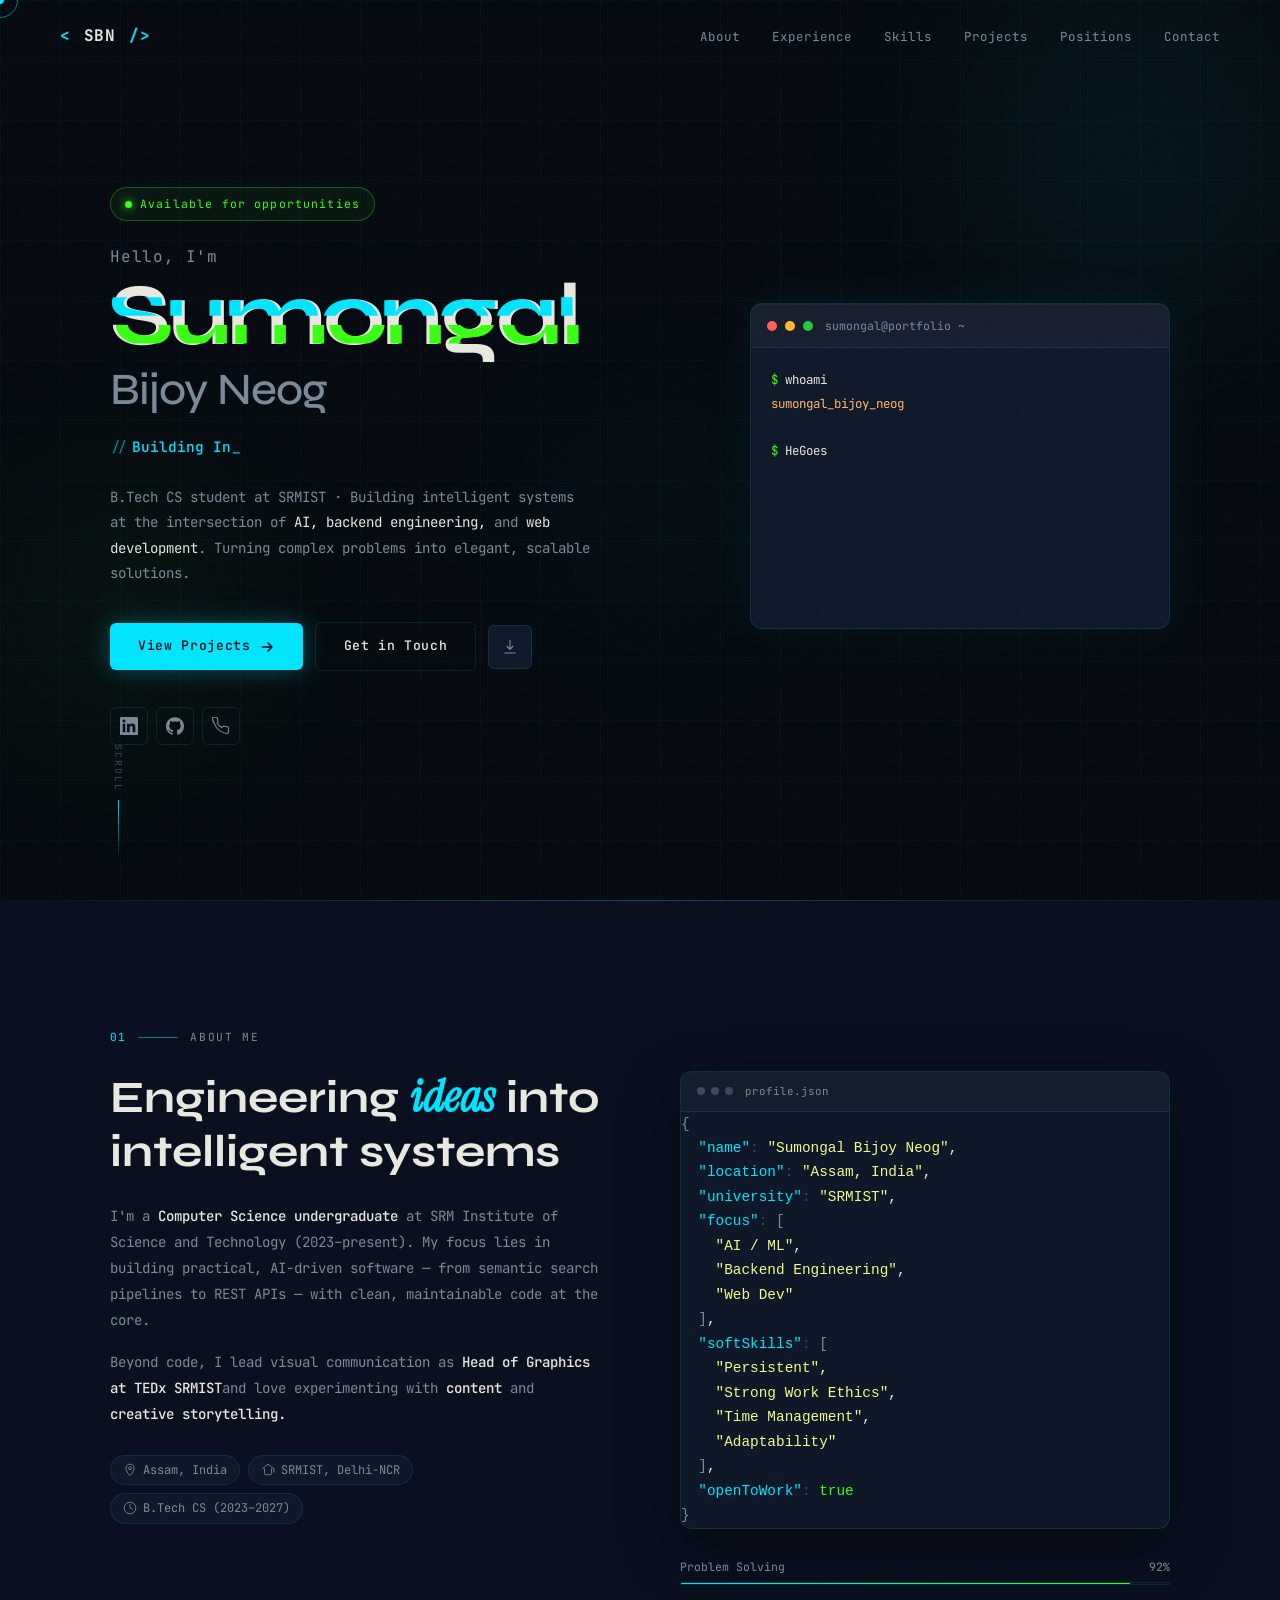
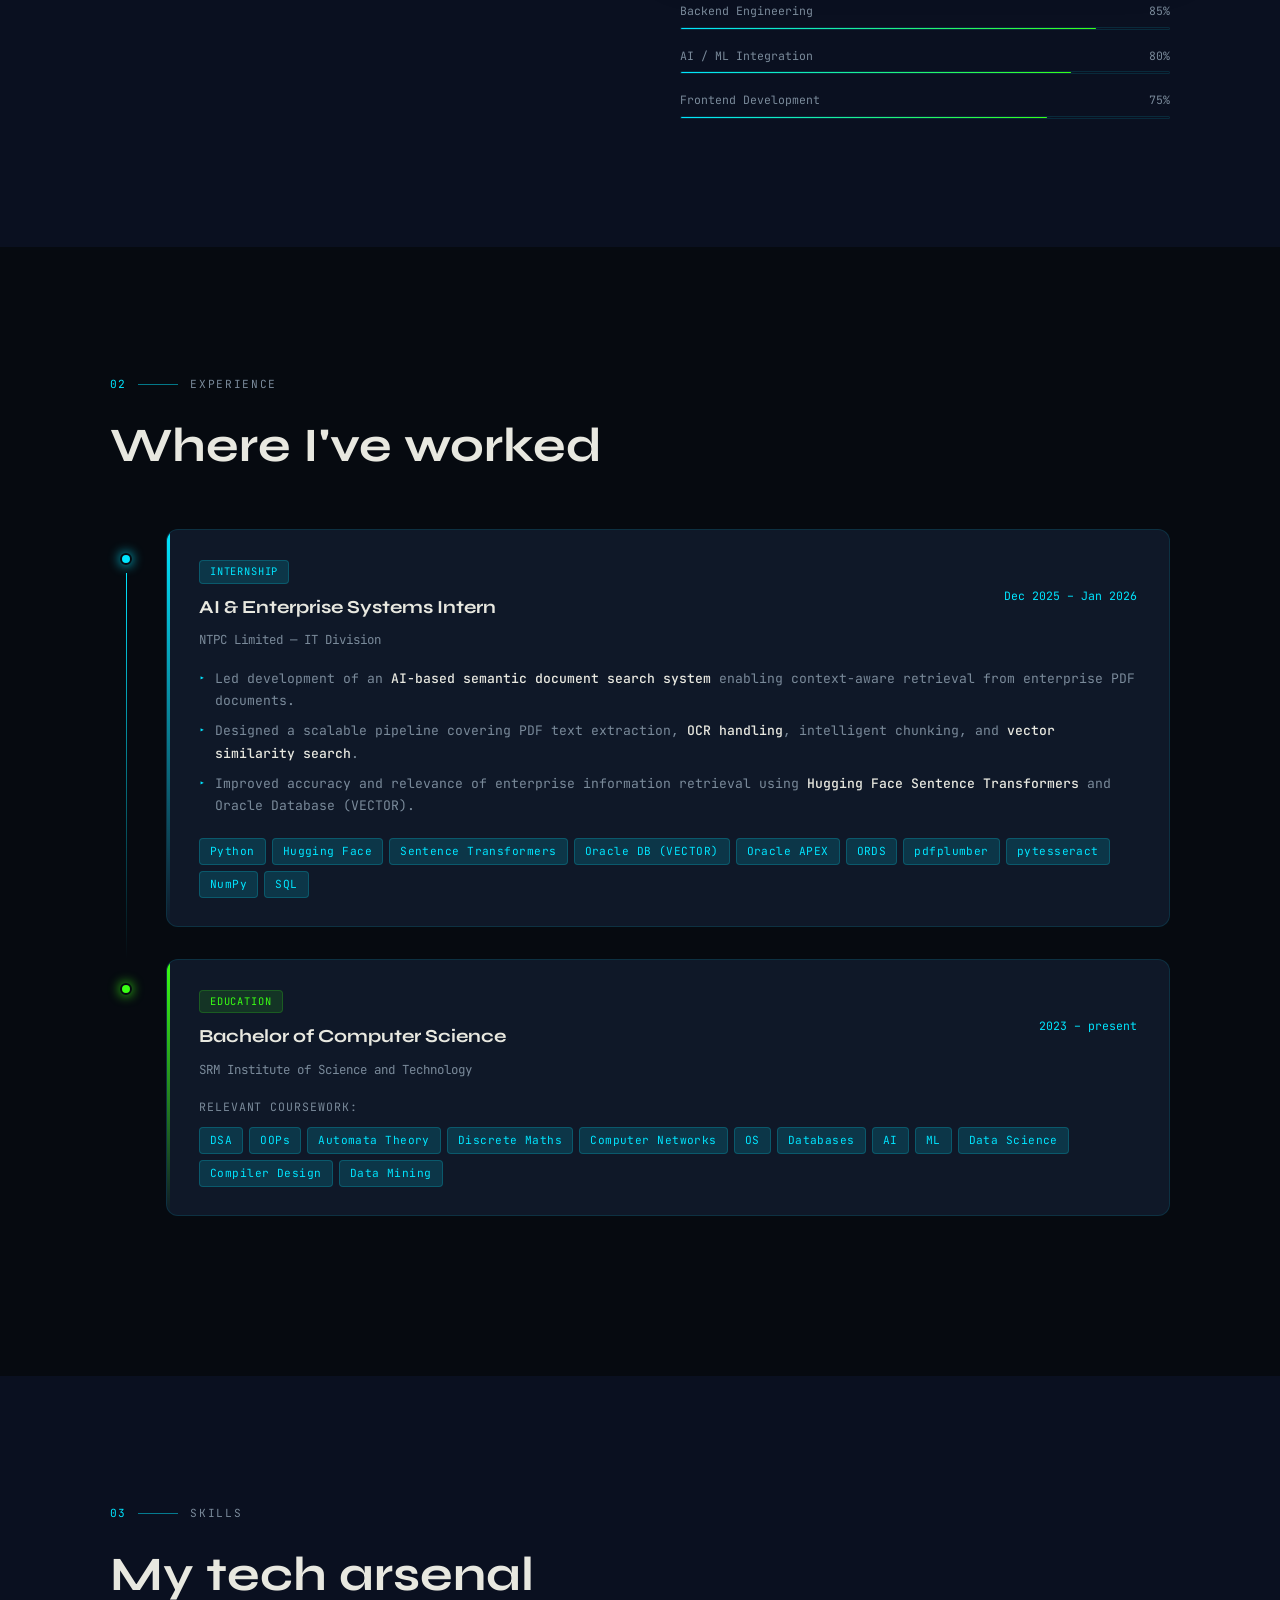
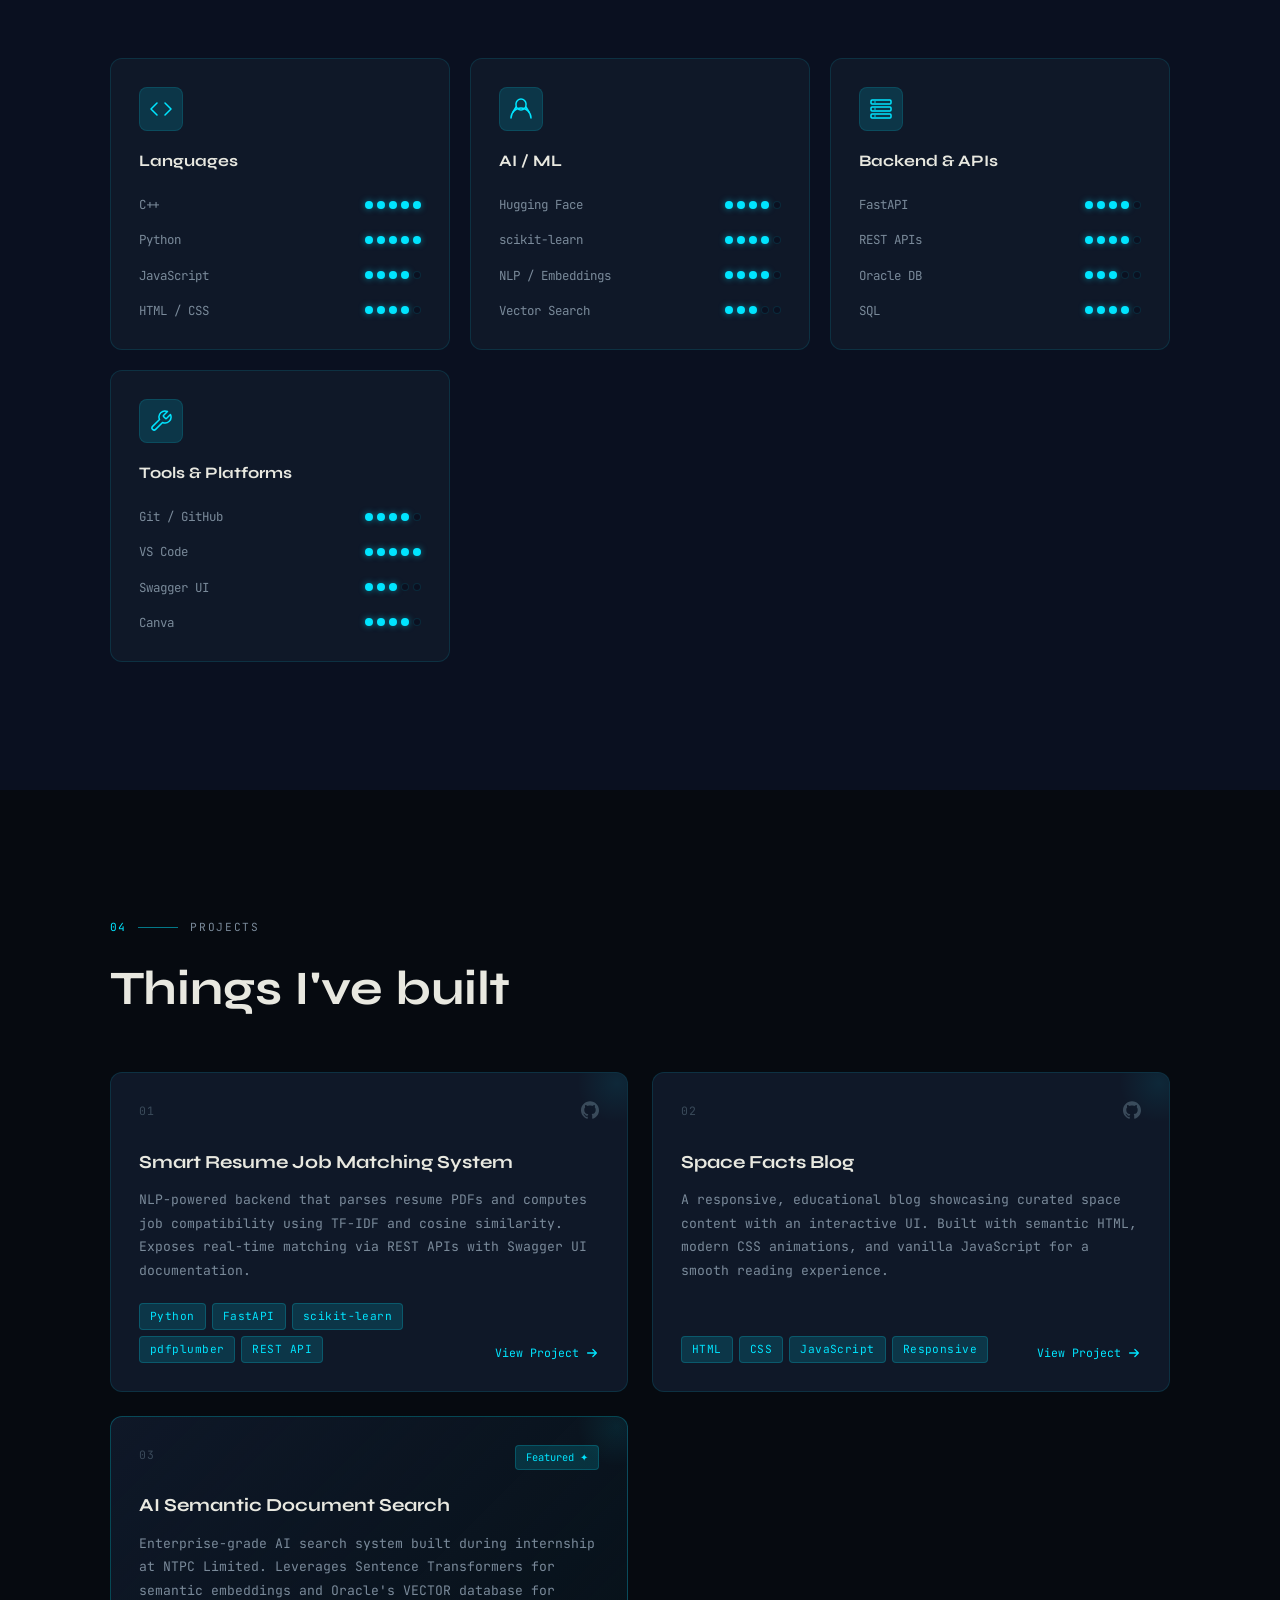
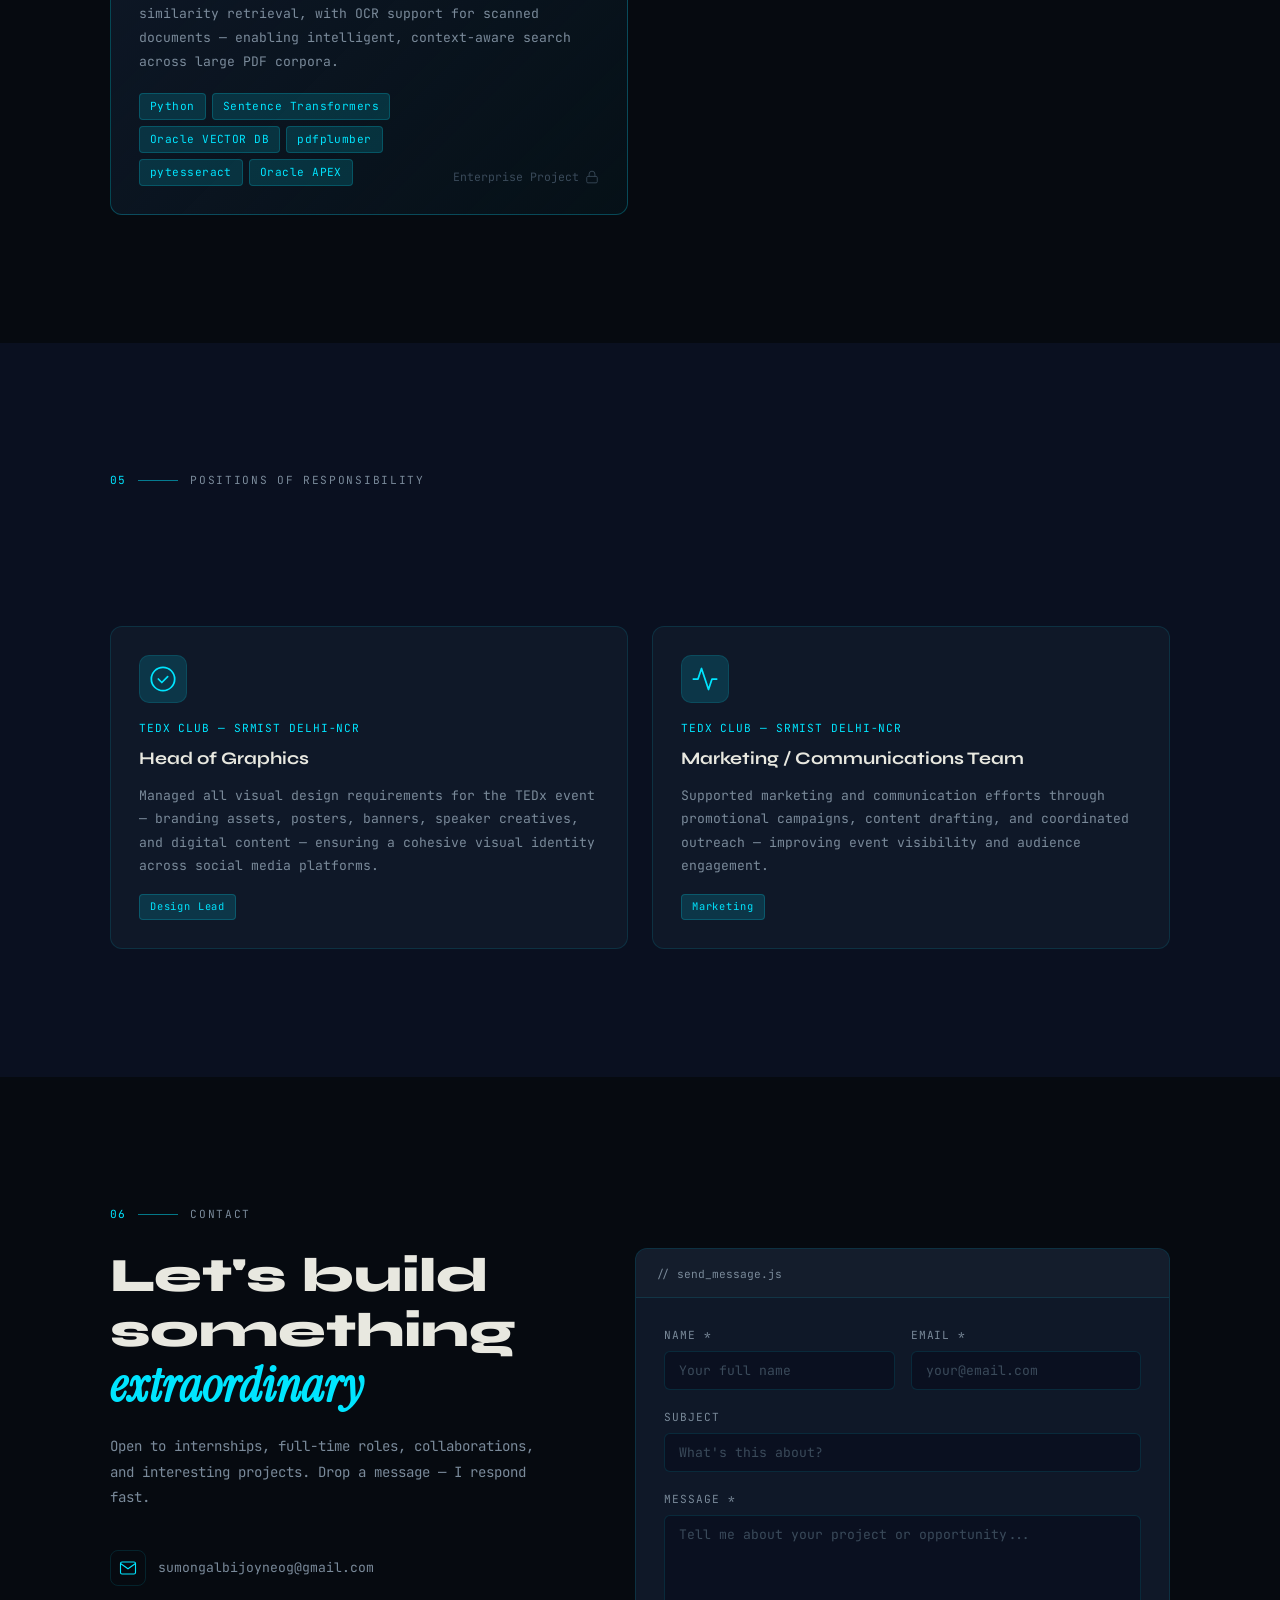
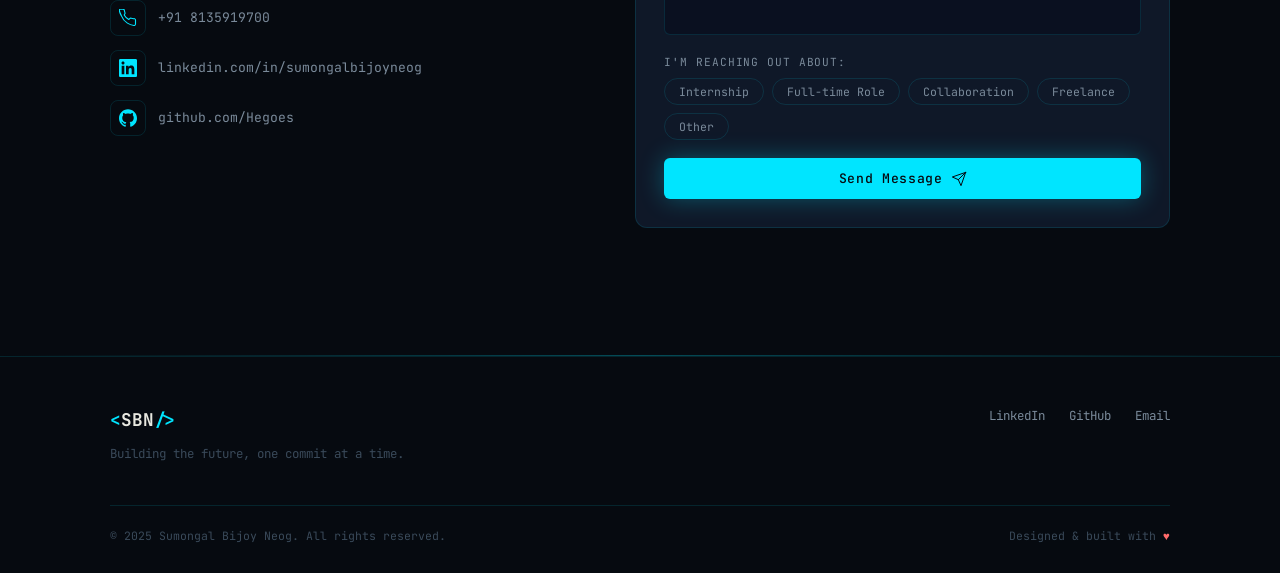
==== commit 6c3bdd6b: "removed leadership section" ====
--- a/index.html
+++ b/index.html
@@ -45,7 +45,6 @@
       <li><a href="#skills"     class="nav__link" data-section="skills">Skills</a></li>
       <li><a href="#projects"   class="nav__link" data-section="projects">Projects</a></li>
       <li><a href="#positions"  class="nav__link" data-section="positions">Positions</a></li>
-      <li><a href="#leadership" class="nav__link" data-section="leadership">Leadership</a></li>
       <li><a href="#contact"    class="nav__link" data-section="contact">Contact</a></li>
     </ul>
 
@@ -63,7 +62,6 @@
       <li><a href="#skills"     class="mobile-menu__link">Skills</a></li>
       <li><a href="#projects"   class="mobile-menu__link">Projects</a></li>
       <li><a href="#positions"  class="mobile-menu__link">Positions</a></li>
-      <li><a href="#leadership" class="mobile-menu__link">Leadership</a></li>
       <li><a href="#contact"    class="mobile-menu__link">Contact</a></li>
     </ul>
   </div>
@@ -766,7 +764,7 @@
     <div class="container">
 
       <div class="section-label" data-animate="fade-up">
-        <span class="section-label__num">07</span>
+        <span class="section-label__num">06</span>
         <span class="section-label__line"></span>
         <span class="section-label__text">Contact</span>
       </div>
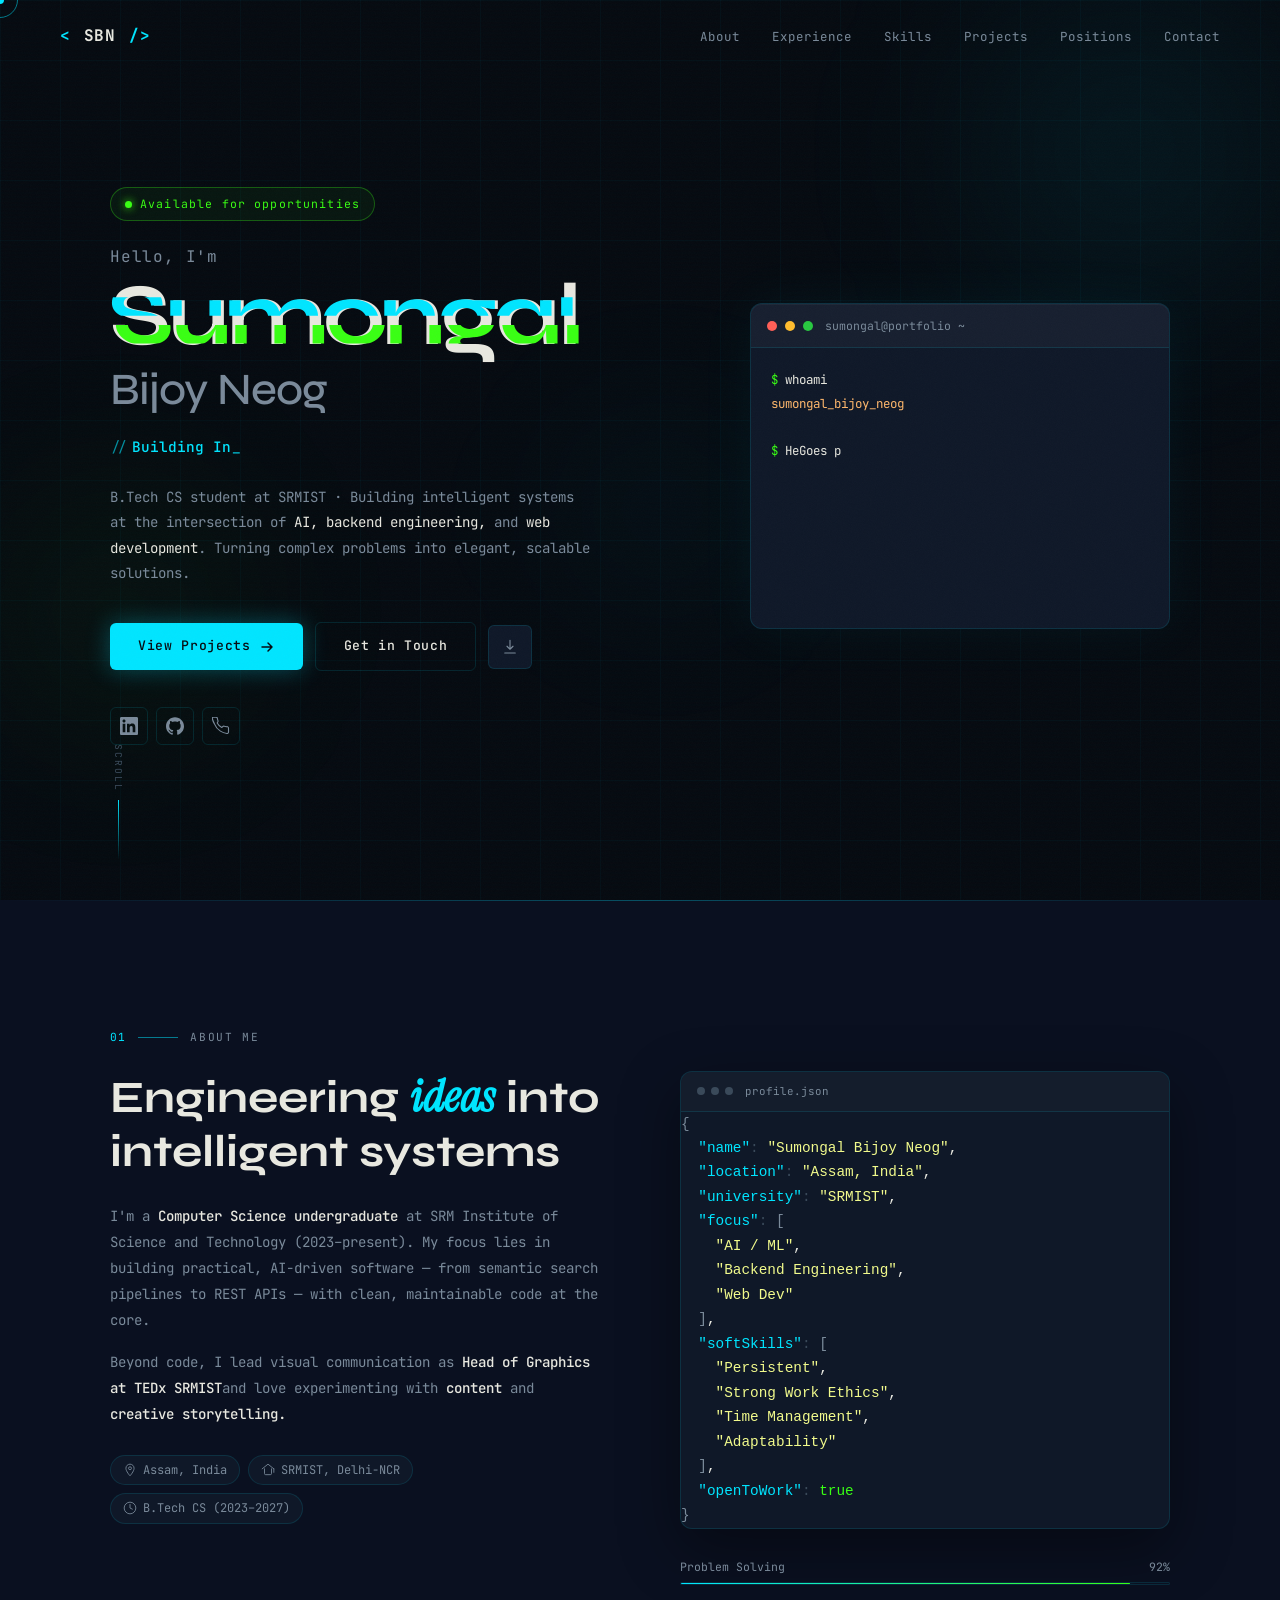
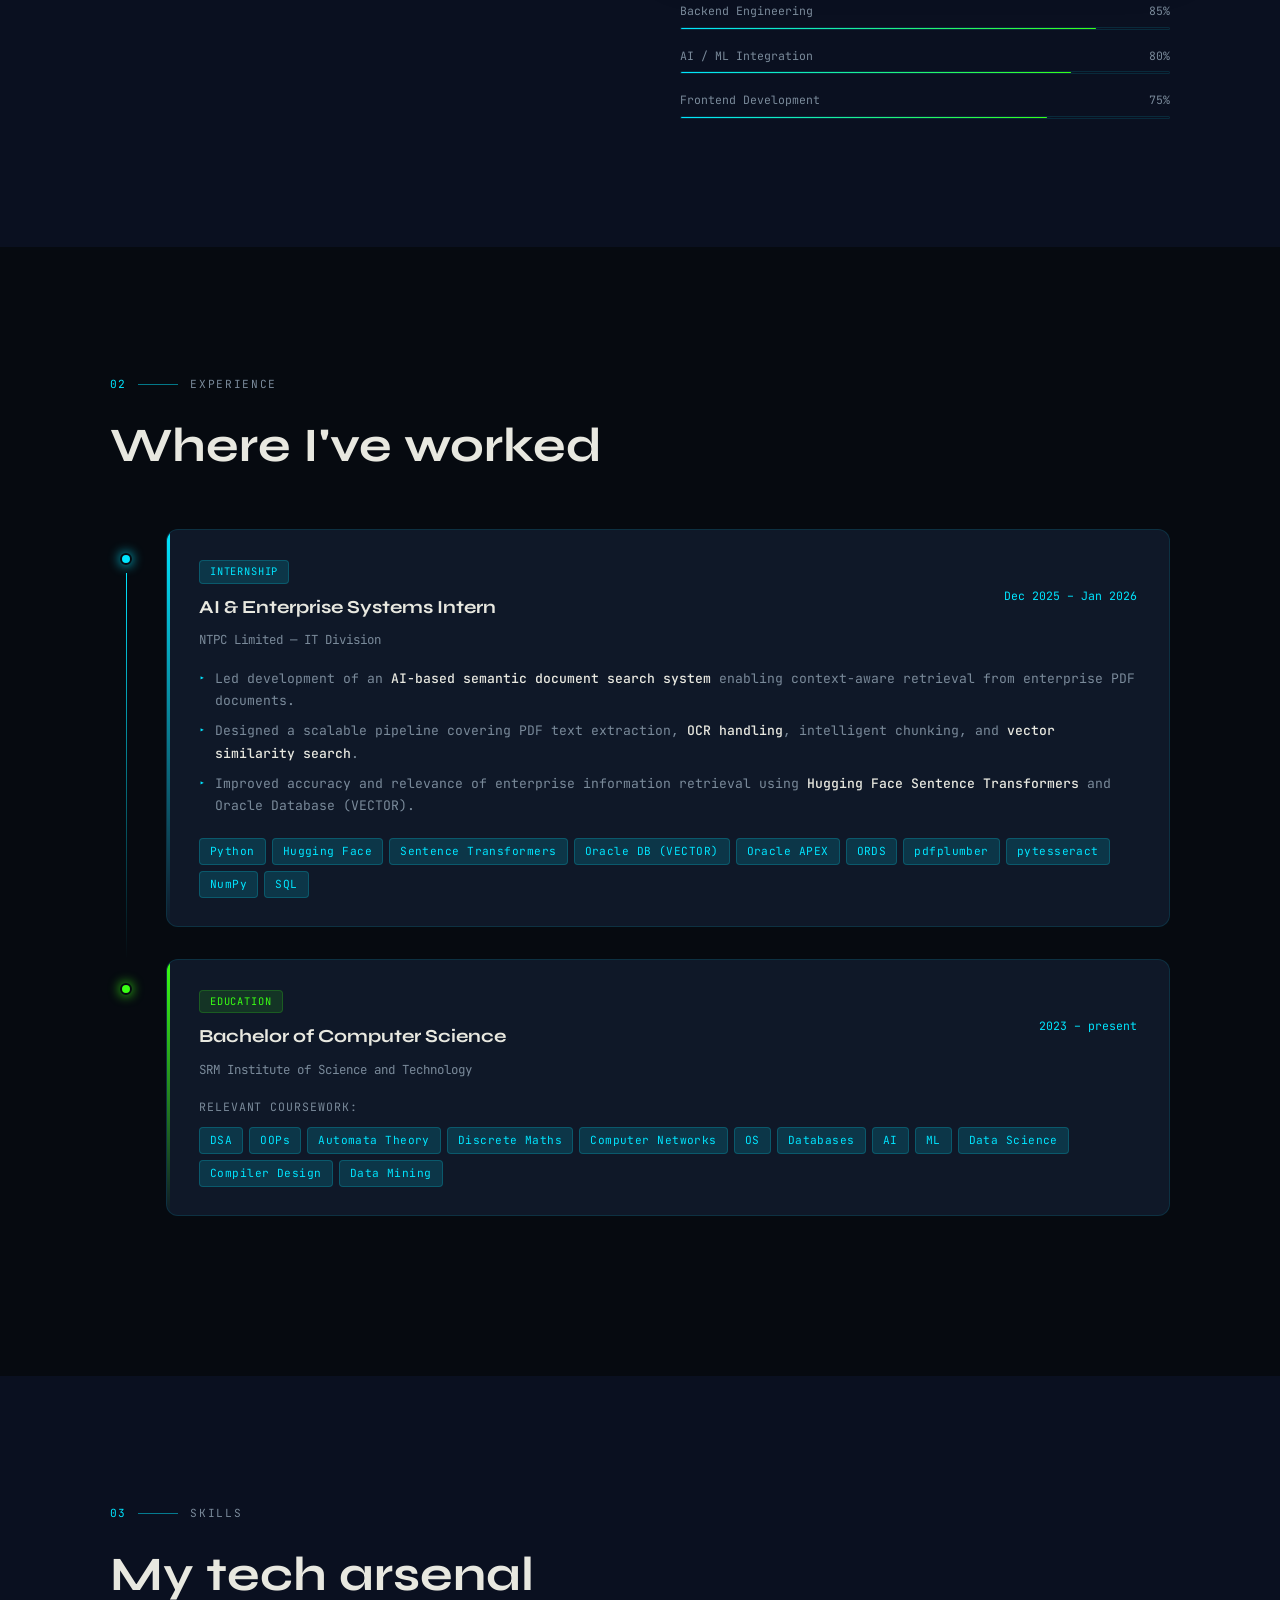
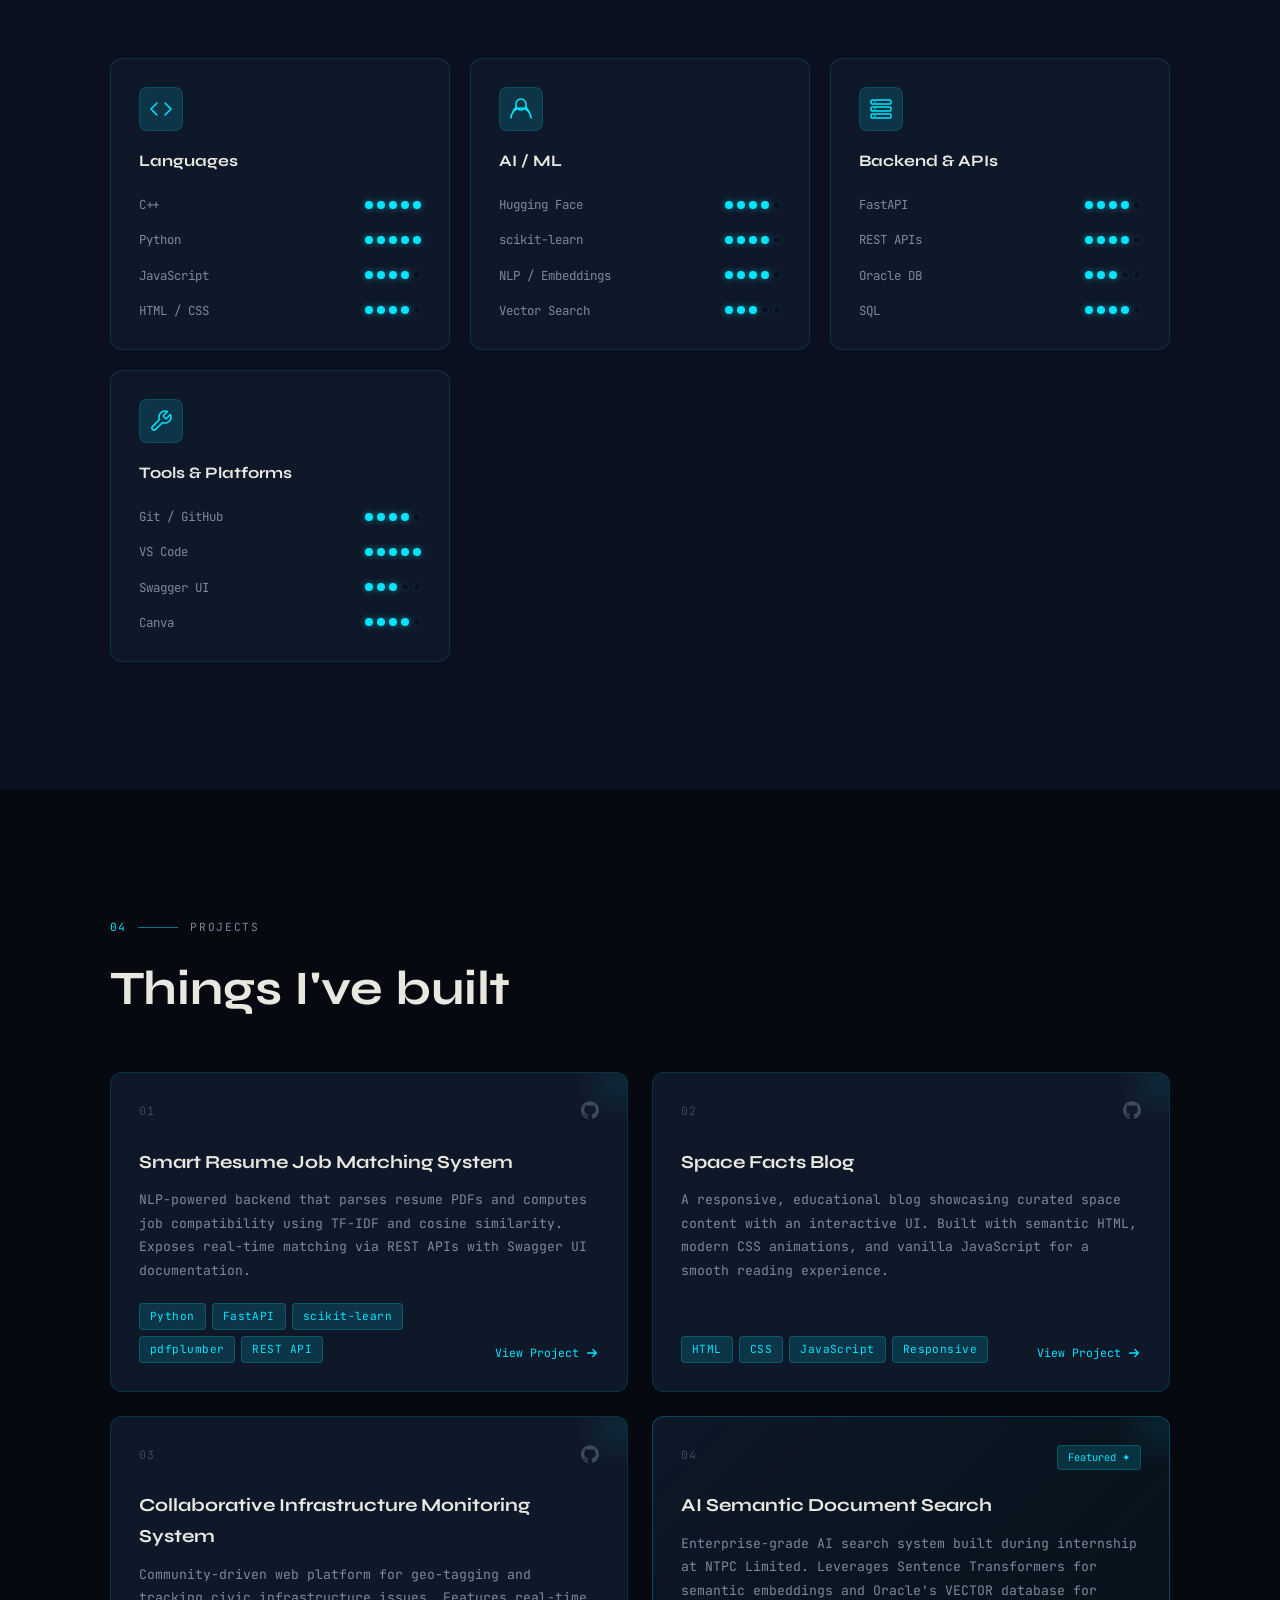
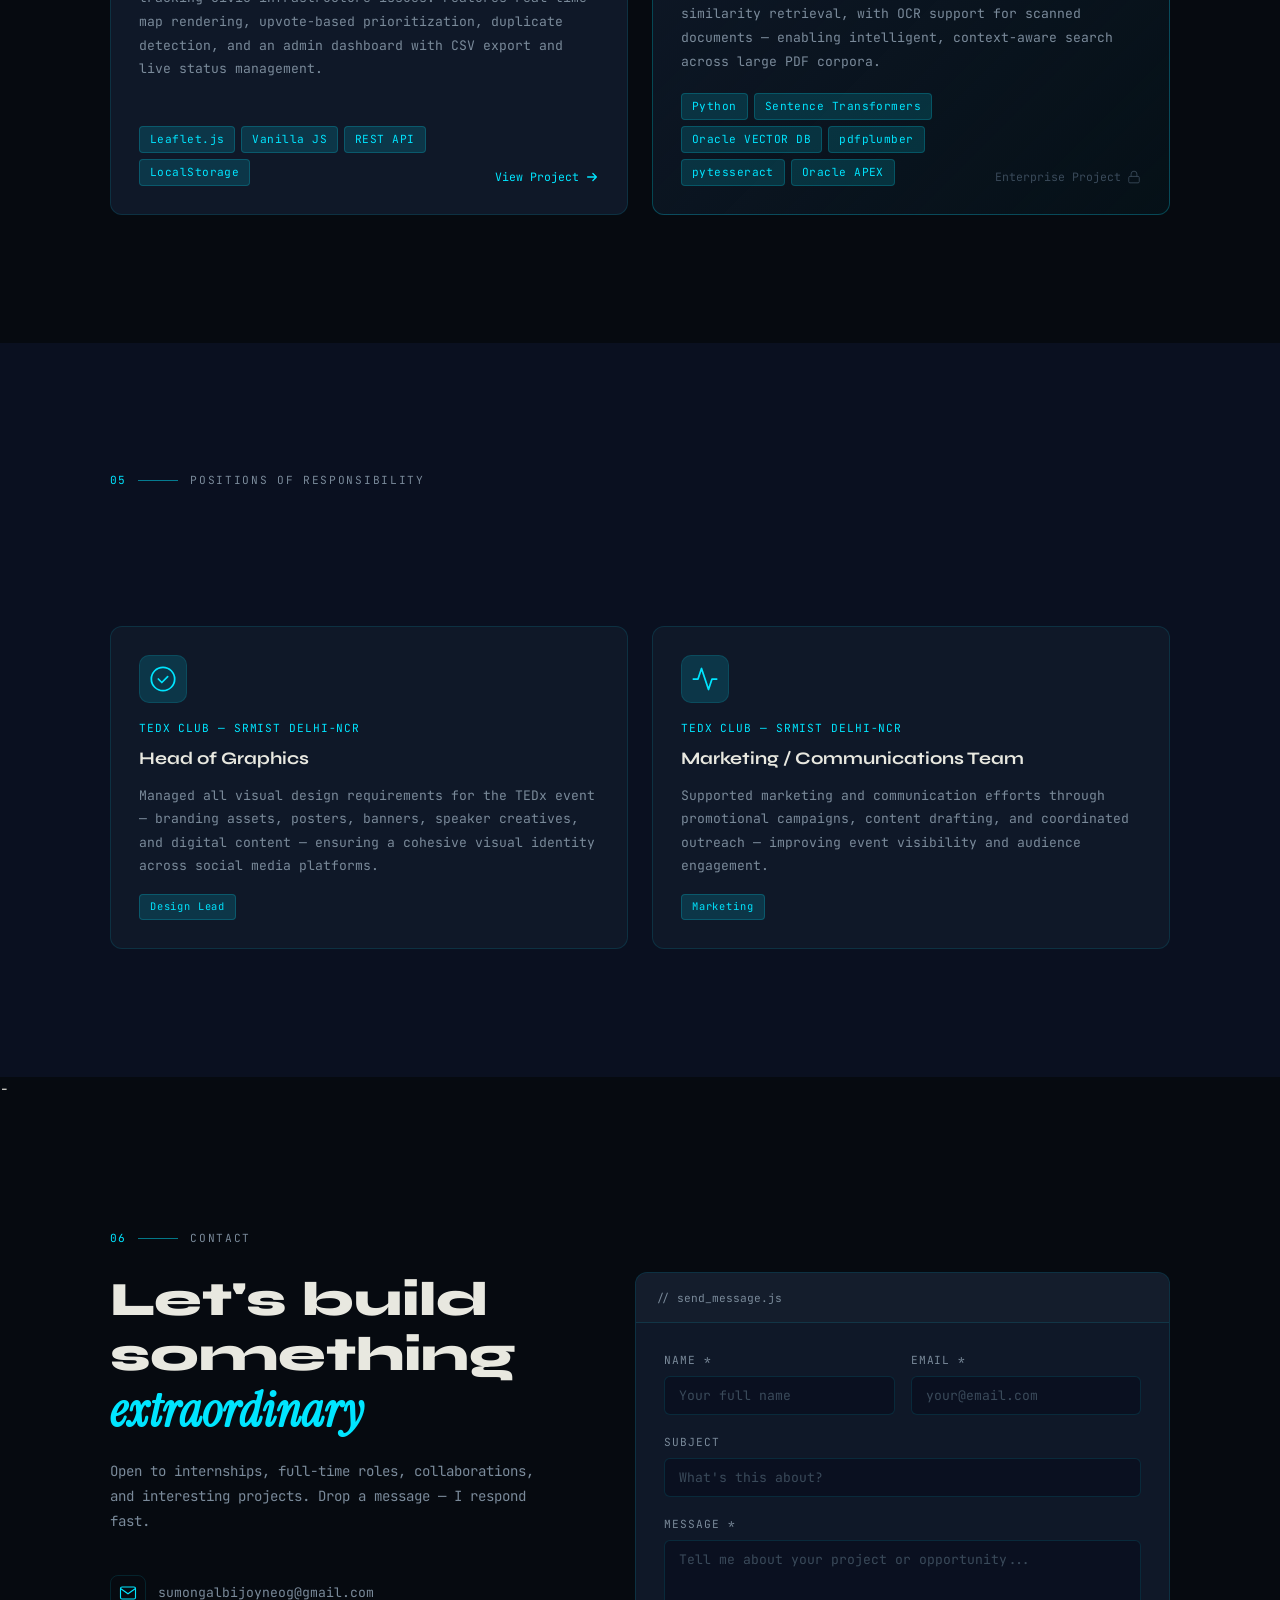
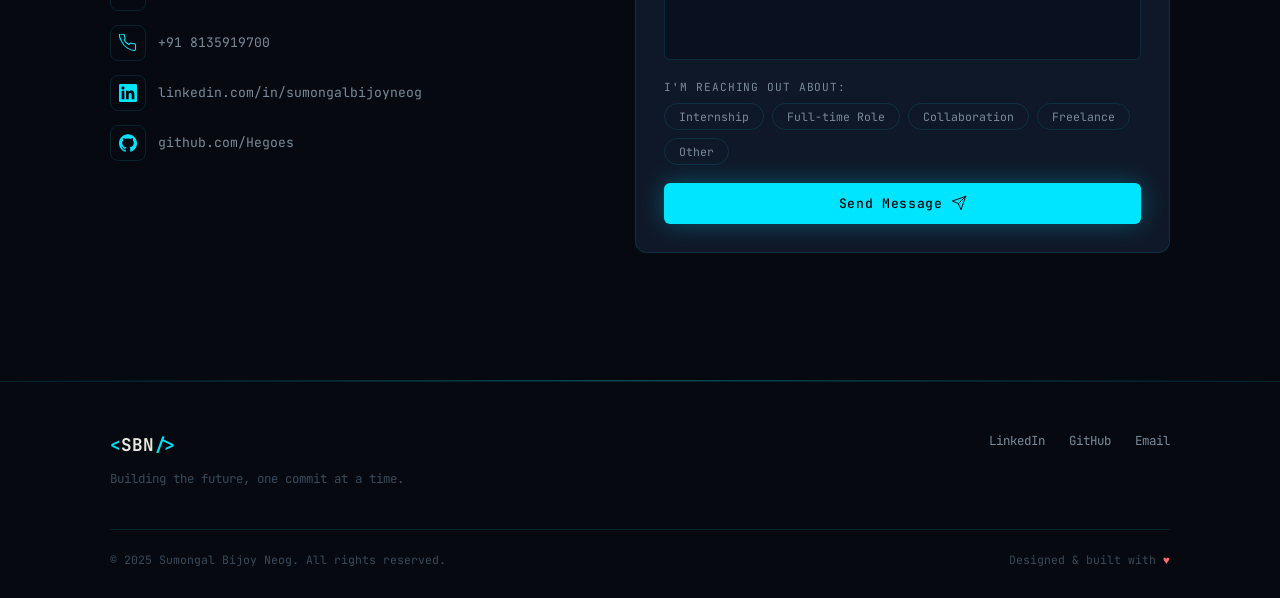
==== commit 662bdfd7: "updated projects" ====
--- a/index.html
+++ b/index.html
@@ -609,10 +609,45 @@
           <div class="project-card__accent" aria-hidden="true"></div>
         </article>
 
-        <!-- Project 3: AI Semantic Search (NTPC) — featured -->
+         <!-- Project 3: CIMS -->
+        <article class="project-card" data-animate="fade-up" data-delay="1">
+          <div class="project-card__header">
+            <div class="project-card__num">03</div>
+            <div class="project-card__links">
+              <a href="https://github.com/Hegoes" target="_blank" rel="noopener" class="project-card__link" aria-label="GitHub">
+                <svg width="18" height="18" viewBox="0 0 24 24" fill="currentColor"><path d="M12 .297c-6.63 0-12 5.373-12 12 0 5.303 3.438 9.8 8.205 11.385.6.113.82-.258.82-.577 0-.285-.01-1.04-.015-2.04-3.338.724-4.042-1.61-4.042-1.61C4.422 18.07 3.633 17.7 3.633 17.7c-1.087-.744.084-.729.084-.729 1.205.084 1.838 1.236 1.838 1.236 1.07 1.835 2.809 1.305 3.495.998.108-.776.417-1.305.76-1.605-2.665-.3-5.466-1.332-5.466-5.93 0-1.31.465-2.38 1.235-3.22-.135-.303-.54-1.523.105-3.176 0 0 1.005-.322 3.3 1.23.96-.267 1.98-.399 3-.405 1.02.006 2.04.138 3 .405 2.28-1.552 3.285-1.23 3.285-1.23.645 1.653.24 2.873.12 3.176.765.84 1.23 1.91 1.23 3.22 0 4.61-2.805 5.625-5.475 5.92.42.36.81 1.096.81 2.22 0 1.606-.015 2.896-.015 3.286 0 .315.21.69.825.57C20.565 22.092 24 17.592 24 12.297c0-6.627-5.373-12-12-12"/></svg>
+              </a>
+            </div>
+          </div>
+
+          <div class="project-card__body">
+            <h3 class="project-card__title">Collaborative Infrastructure Monitoring System</h3>
+            <p class="project-card__desc">
+             Community-driven web platform for geo-tagging and tracking civic infrastructure issues. Features real-time map rendering,
+            upvote-based prioritization, duplicate detection, and an admin dashboard with CSV export and live status management.
+            </p>
+          </div>
+
+          <div class="project-card__footer">
+            <div class="project-card__tech">
+              <span class="tech-pill">Leaflet.js</span>
+              <span class="tech-pill">Vanilla JS</span>
+              <span class="tech-pill">REST API</span>
+              <span class="tech-pill">LocalStorage</span>
+            </div>
+            <a href="https://github.com/Hegoes" target="_blank" rel="noopener" class="project-card__cta">
+              <span>View Project</span>
+              <svg width="14" height="14" viewBox="0 0 16 16" fill="none"><path d="M3 8h10M9 4l4 4-4 4" stroke="currentColor" stroke-width="1.5" stroke-linecap="round" stroke-linejoin="round"/></svg>
+            </a>
+          </div>
+
+          <div class="project-card__accent" aria-hidden="true"></div>
+        </article>
+
+   <!-- Project 3: AI Semantic Search (NTPC) — featured -->
         <article class="project-card project-card--featured" data-animate="fade-up" data-delay="2">
           <div class="project-card__header">
-            <div class="project-card__num">03</div>
+            <div class="project-card__num">04</div>
             <span class="project-card__featured-badge">Featured ✦</span>
           </div>
 
@@ -697,7 +732,7 @@
 
       </div><!-- /.positions__grid -->
     </div>
-  </section>
+  </section>-
 
   <!-- ============================================================
        SECTION 7: LEADERSHIP
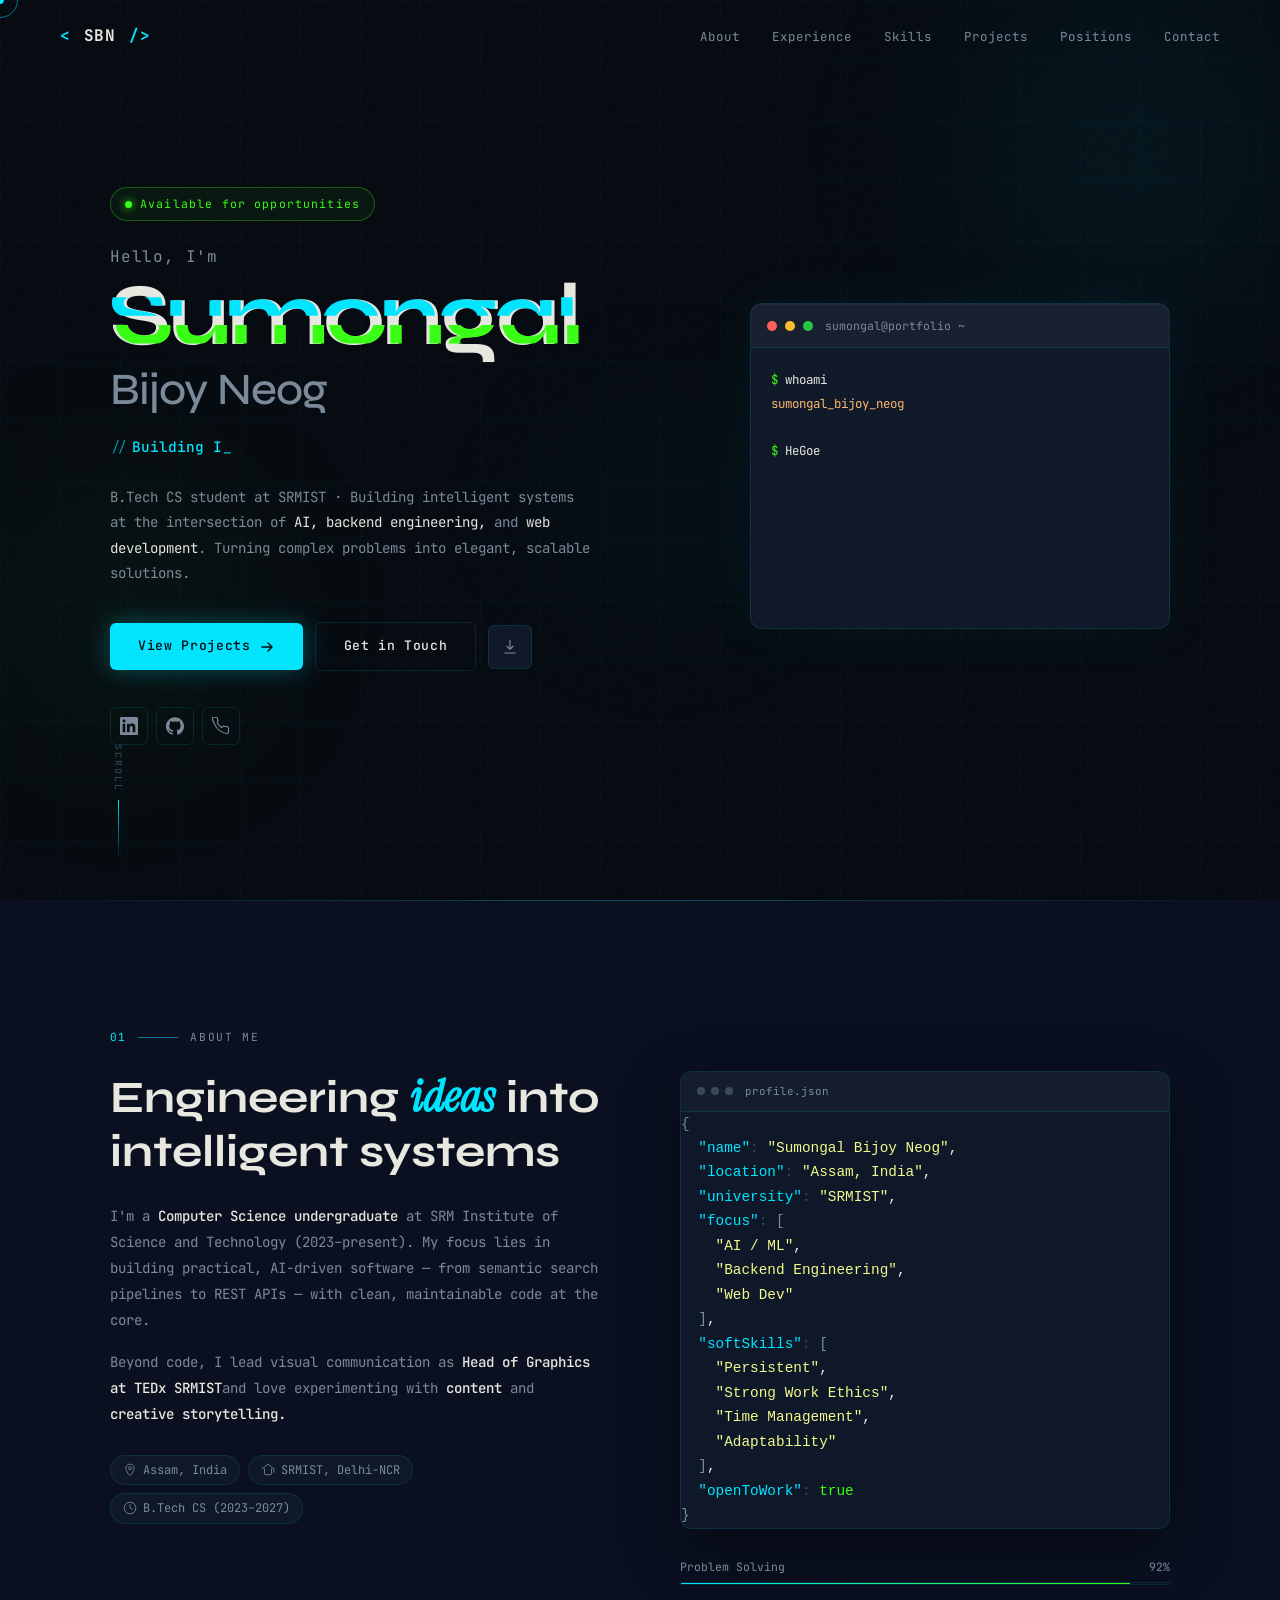
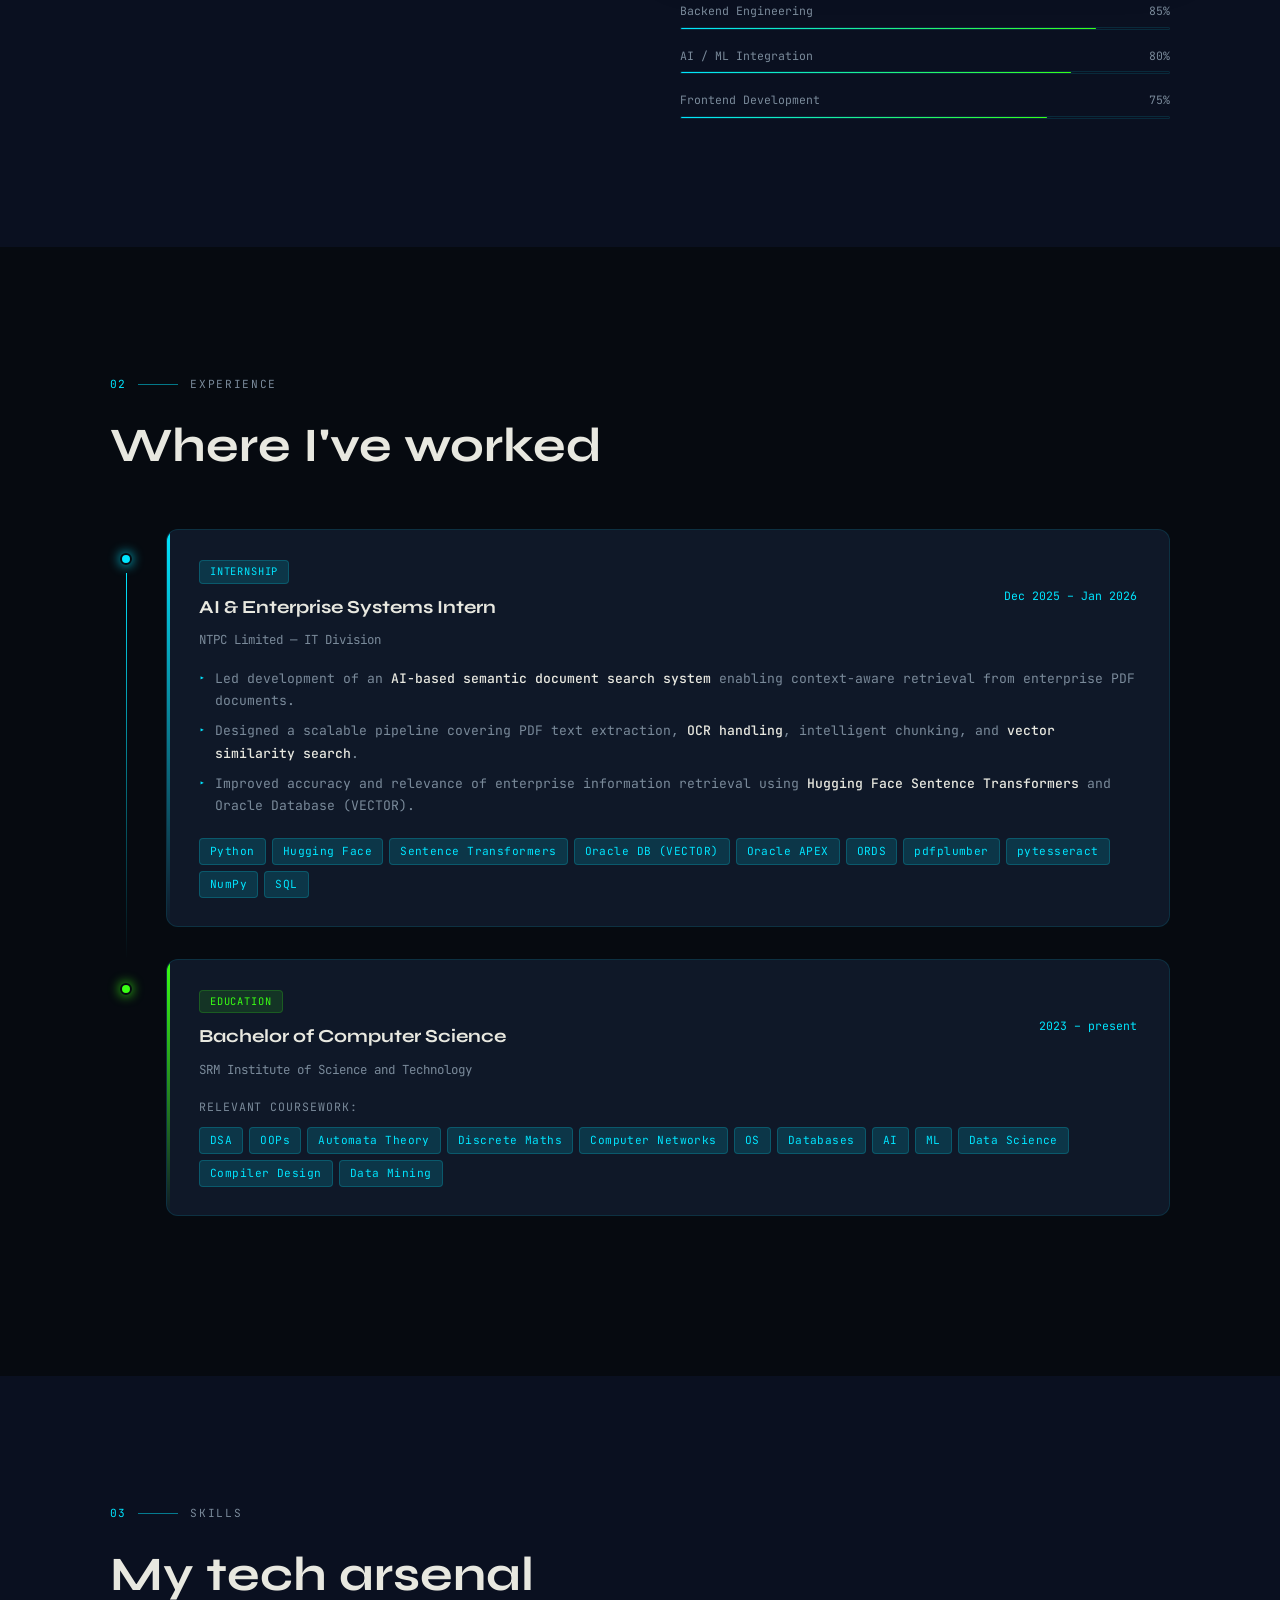
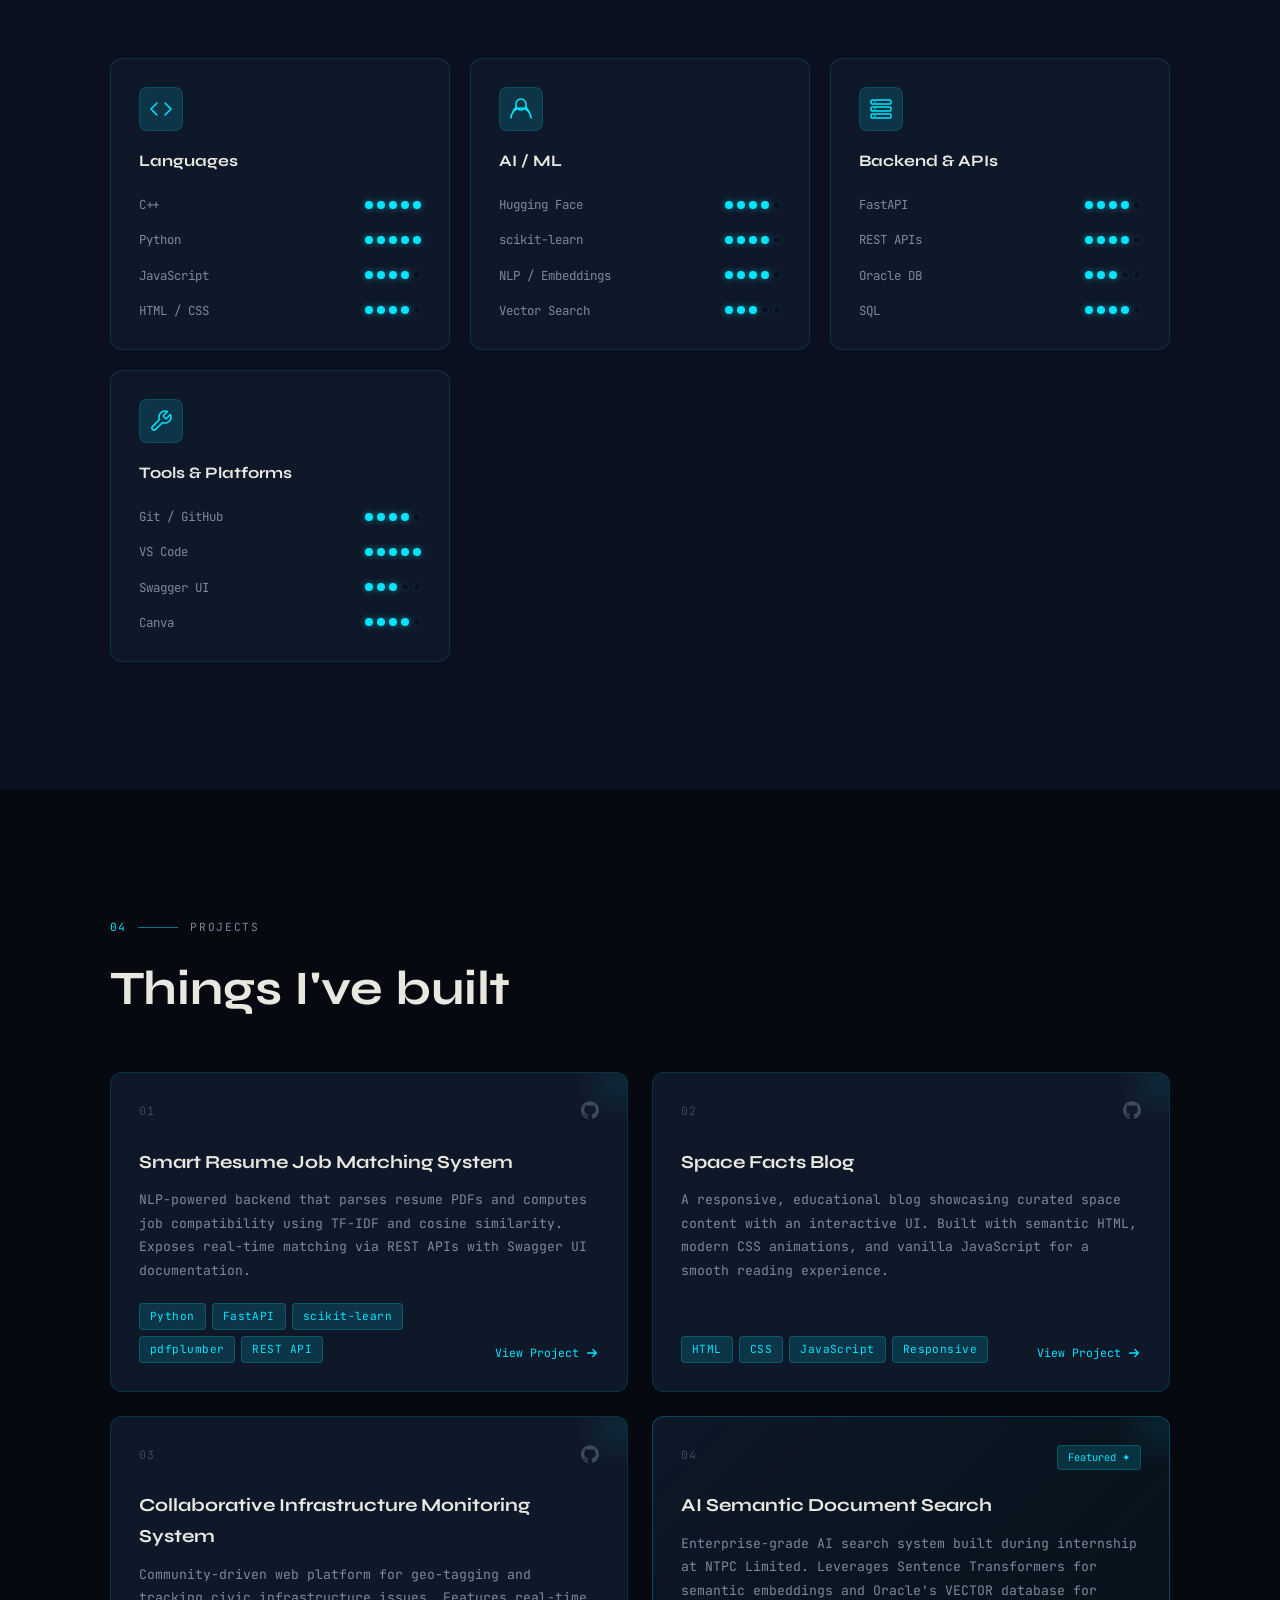
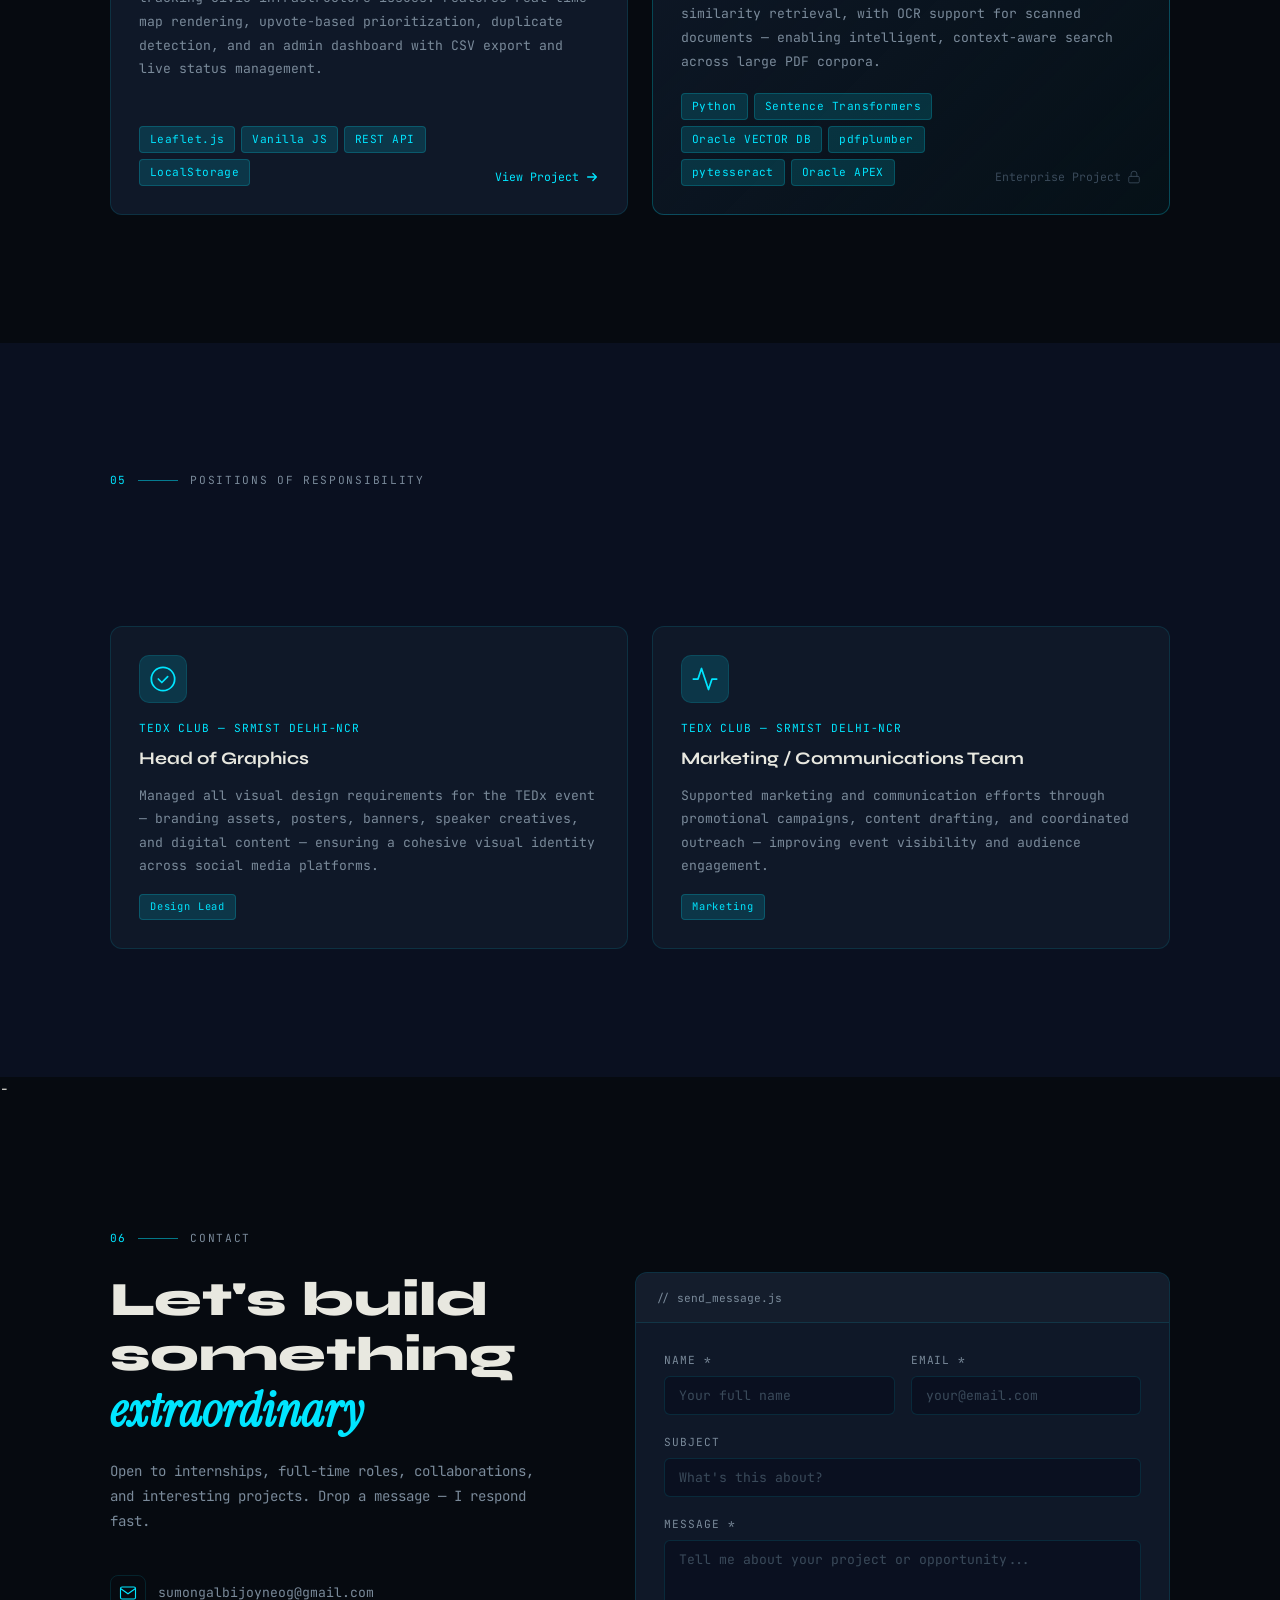
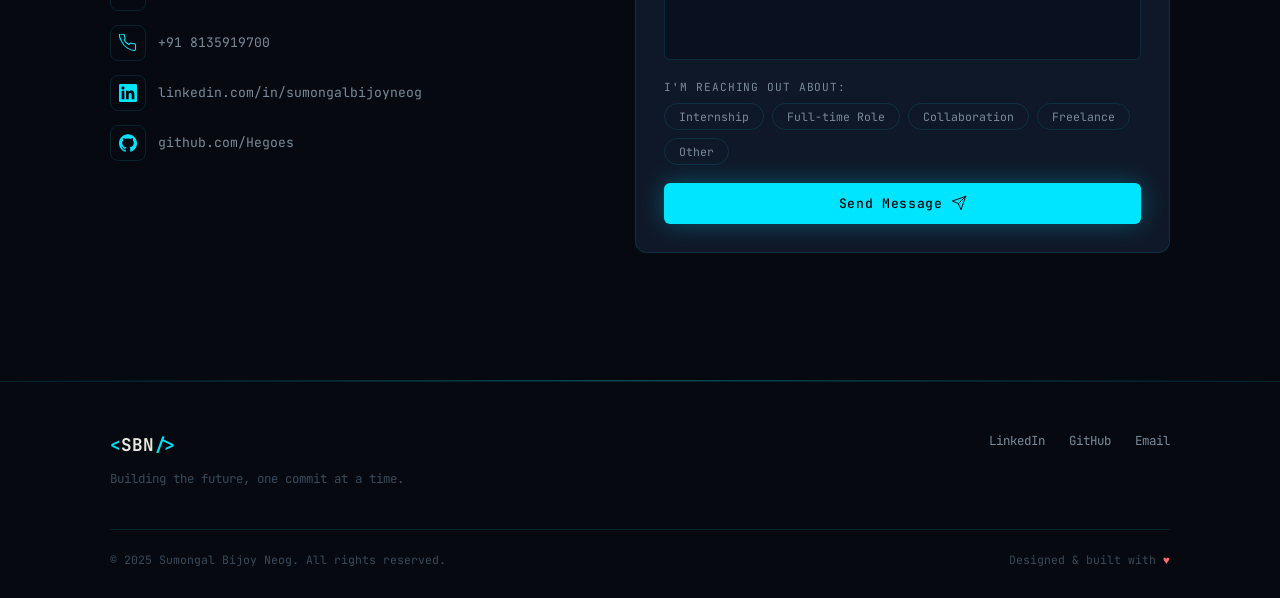
==== commit 47dc7ca5: "projects updated" ====
--- a/index.html
+++ b/index.html
@@ -3,7 +3,7 @@
 <head>
   <meta charset="UTF-8" />
   <meta name="viewport" content="width=device-width, initial-scale=1.0" />
-  <title>Sumongal Bijoy Neog — Software Engineer</title>
+  <title>Sumongal-Portfolio</title>
   <meta name="description" content="Portfolio of Sumongal Bijoy Neog, Software Engineer specializing in AI, ML, and Full-Stack Development." />
 
   <!-- Google Fonts: Syne (display) + JetBrains Mono (code/body) -->
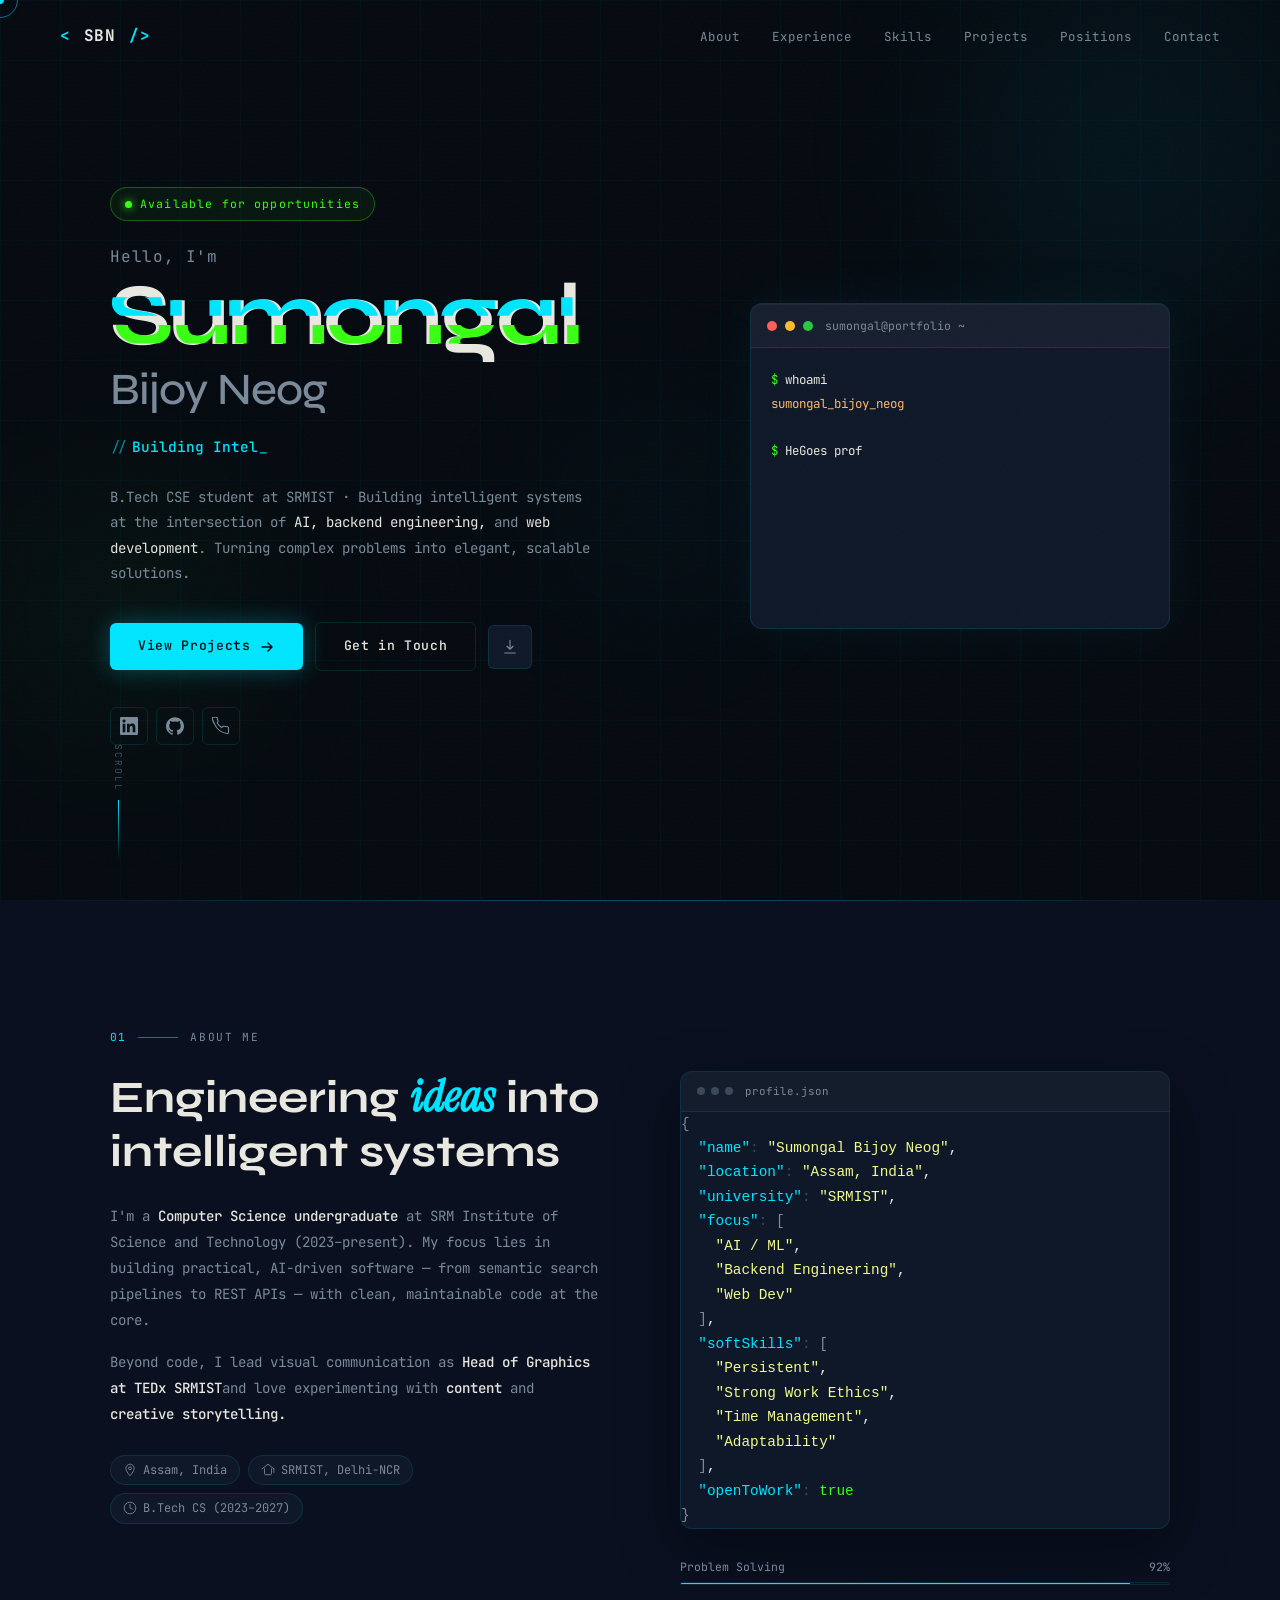
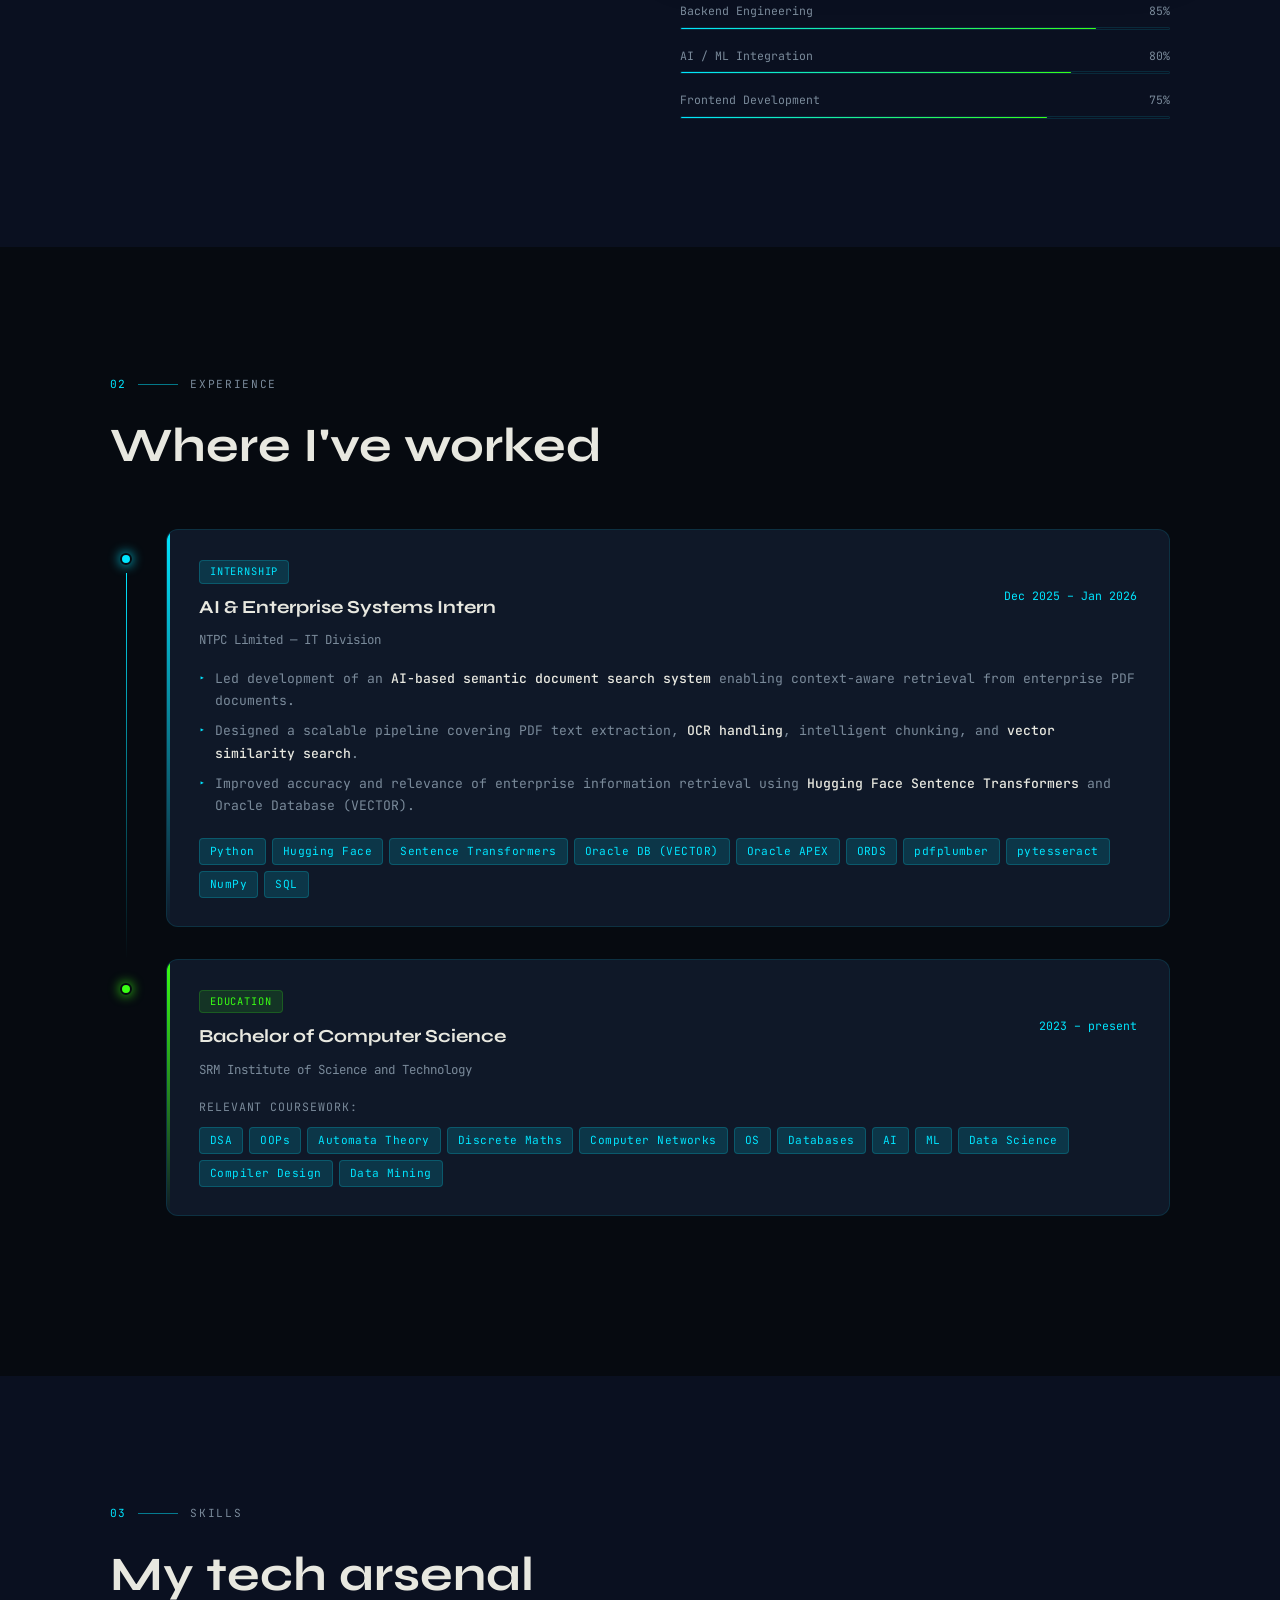
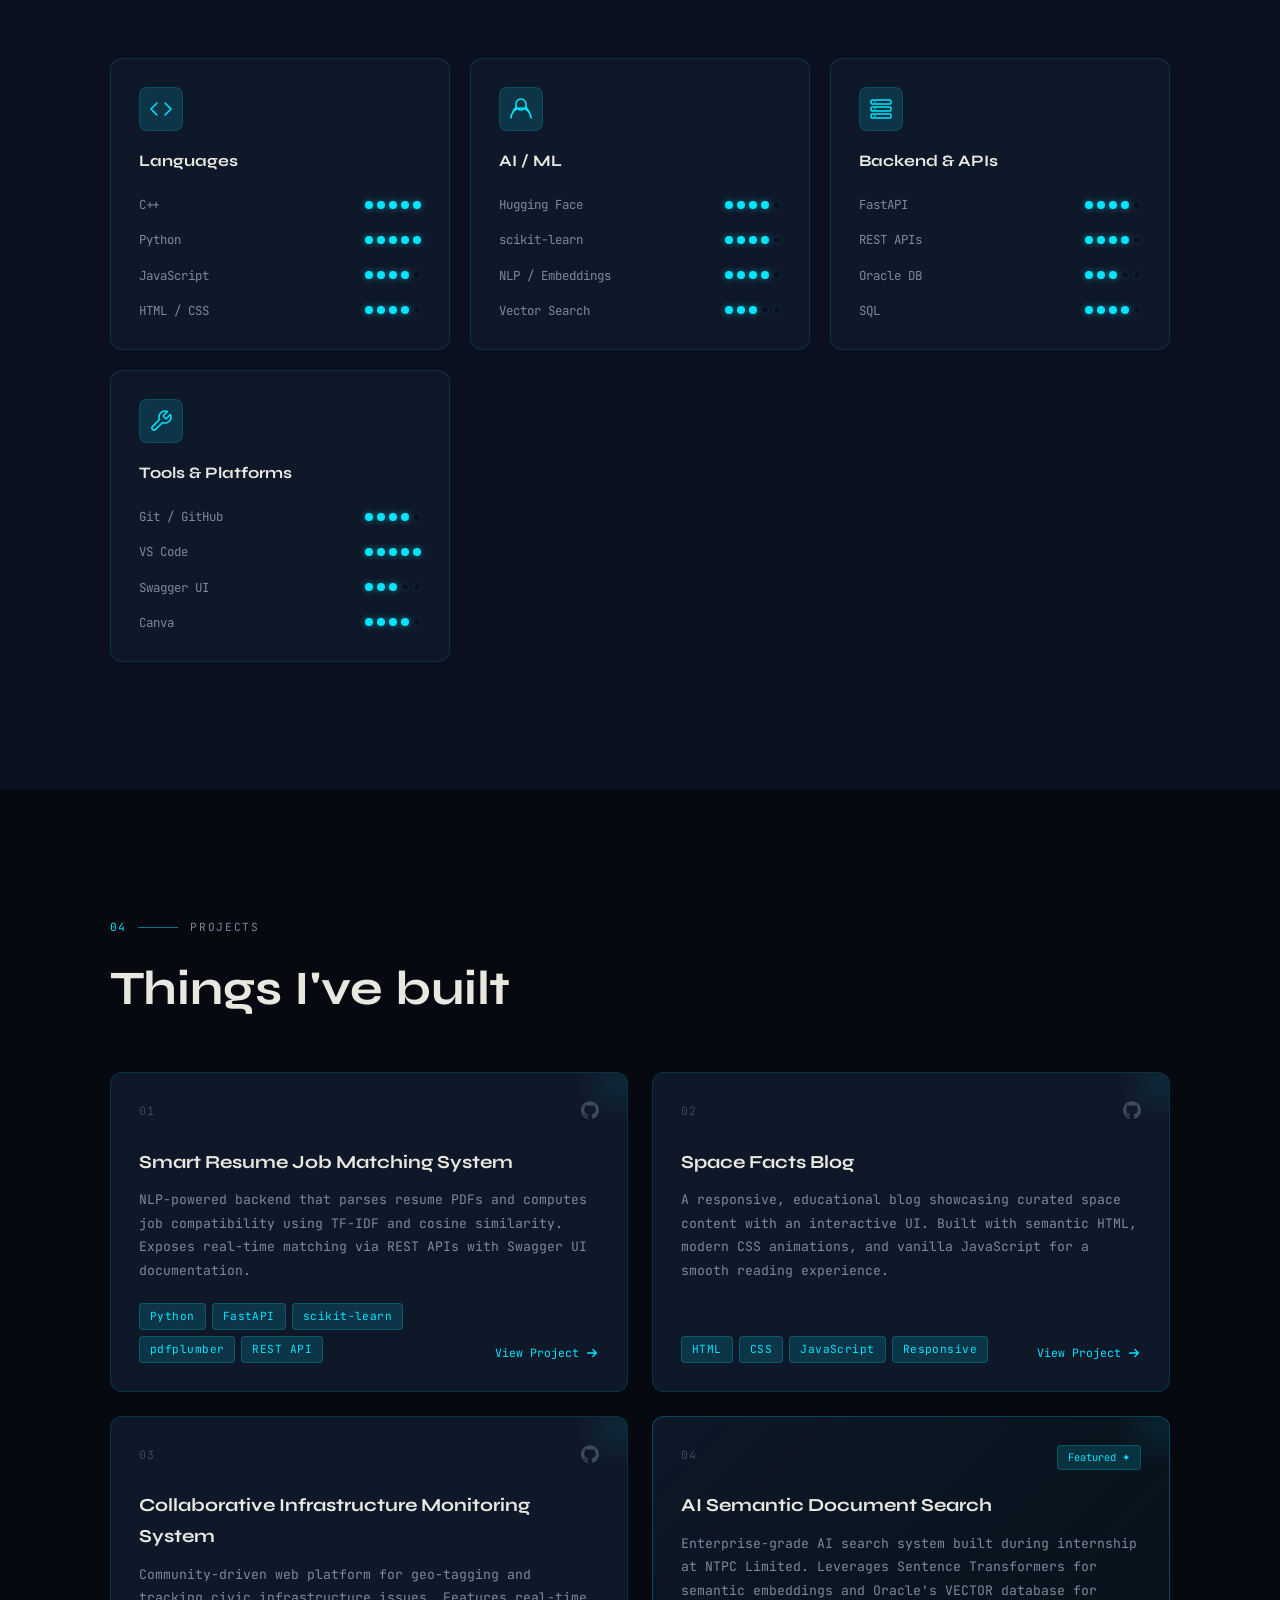
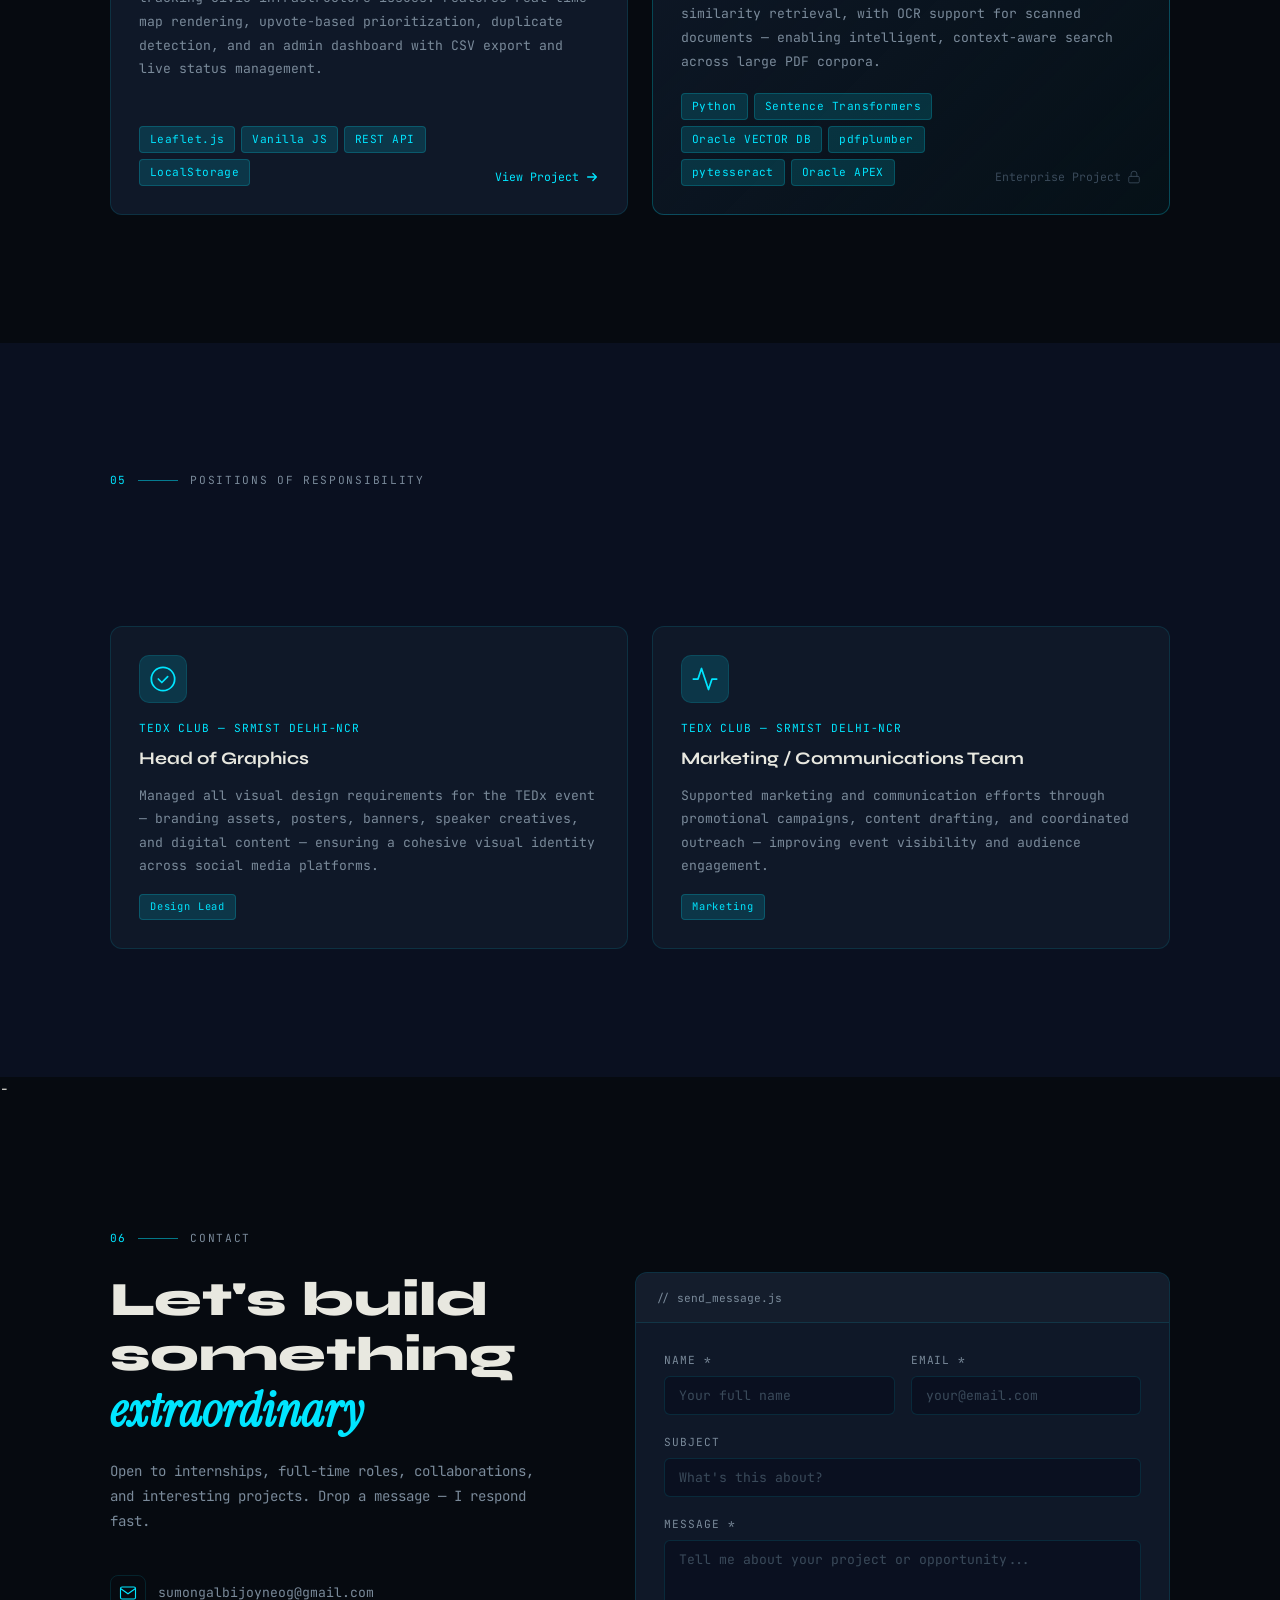
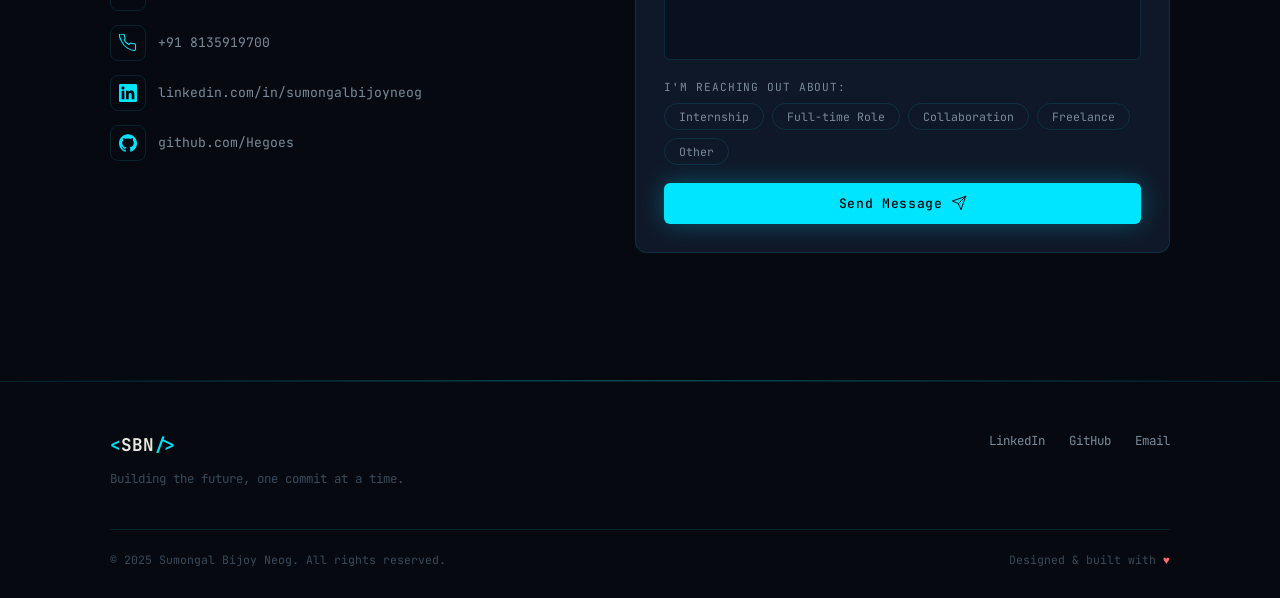
==== commit 7225c7ae: "projects updated" ====
--- a/index.html
+++ b/index.html
@@ -106,7 +106,7 @@
 
       <!-- Sub-description -->
       <p class="hero__desc" data-animate="fade-up" data-delay="3">
-        B.Tech CS student at SRMIST · Building intelligent systems at the intersection of
+        B.Tech CSE student at SRMIST · Building intelligent systems at the intersection of
         <em>AI, backend engineering,</em> and <em>web development</em>.
         Turning complex problems into elegant, scalable solutions.
       </p>
